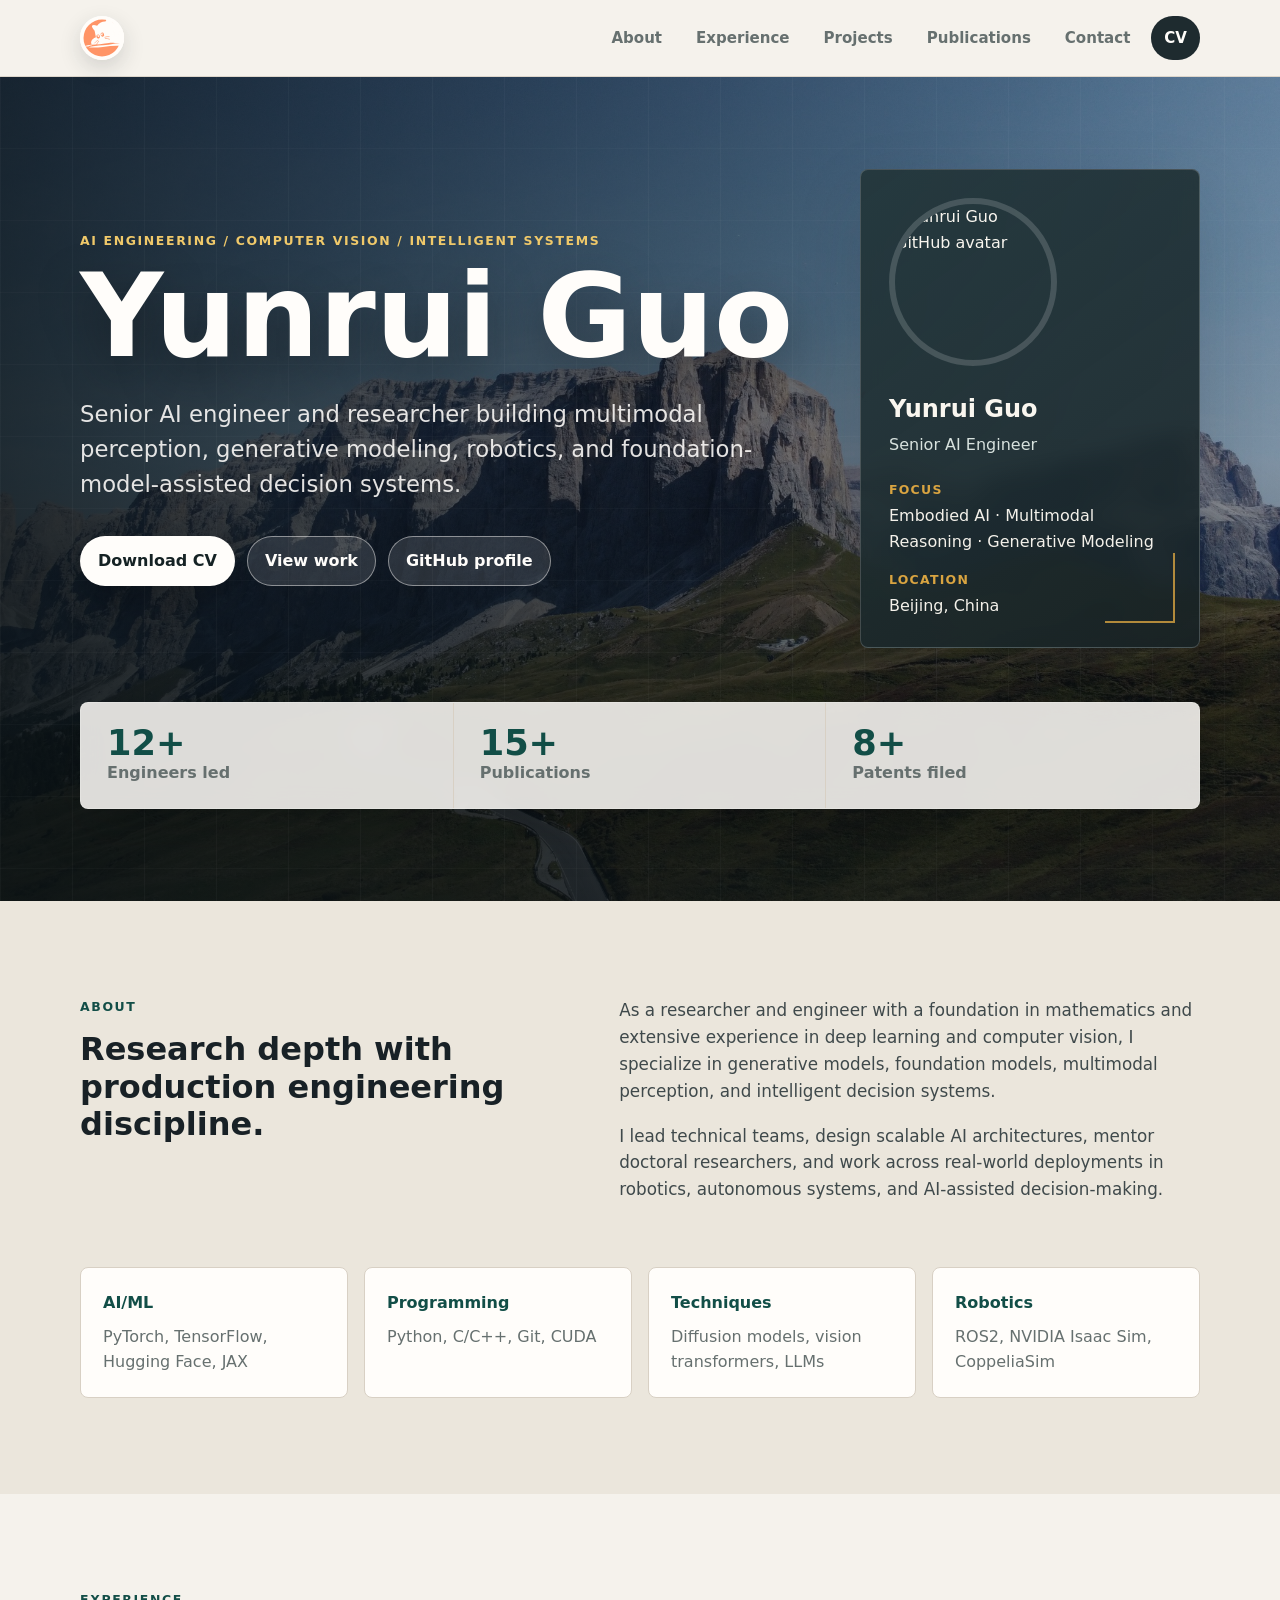
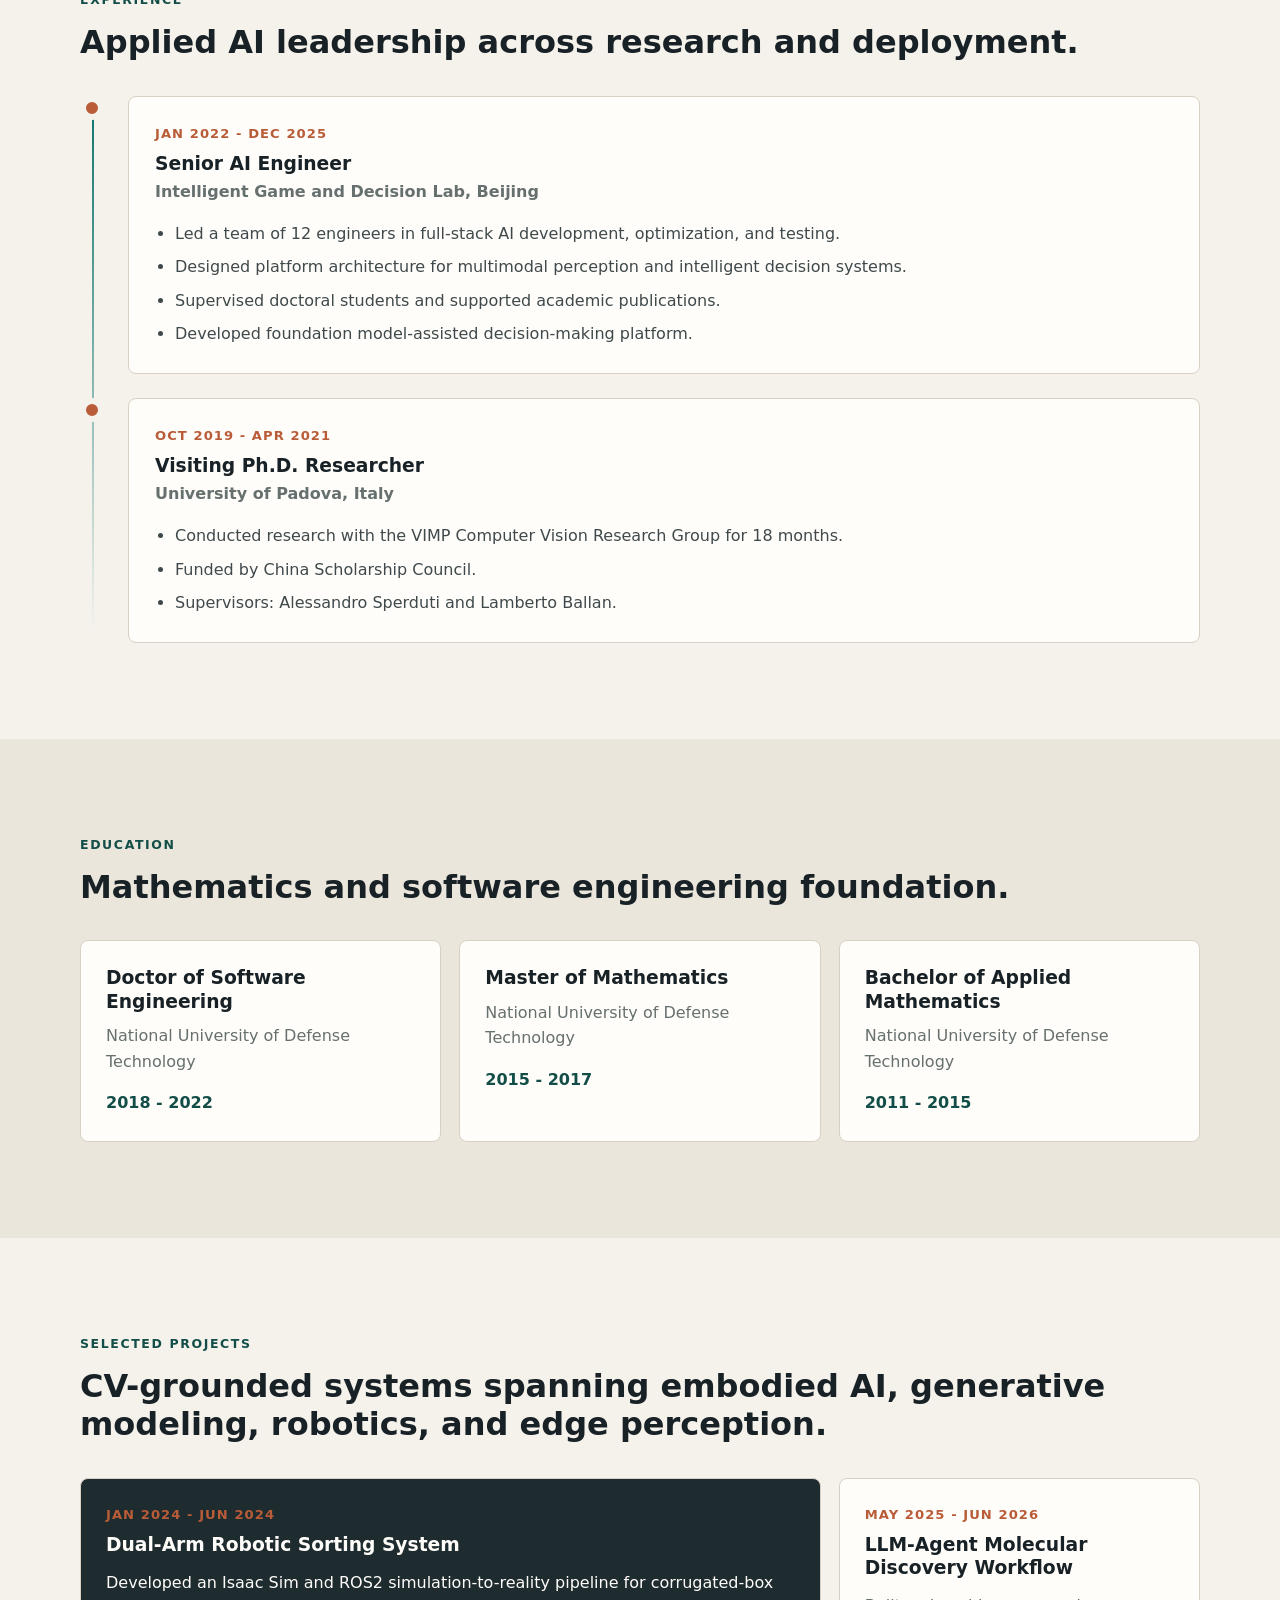
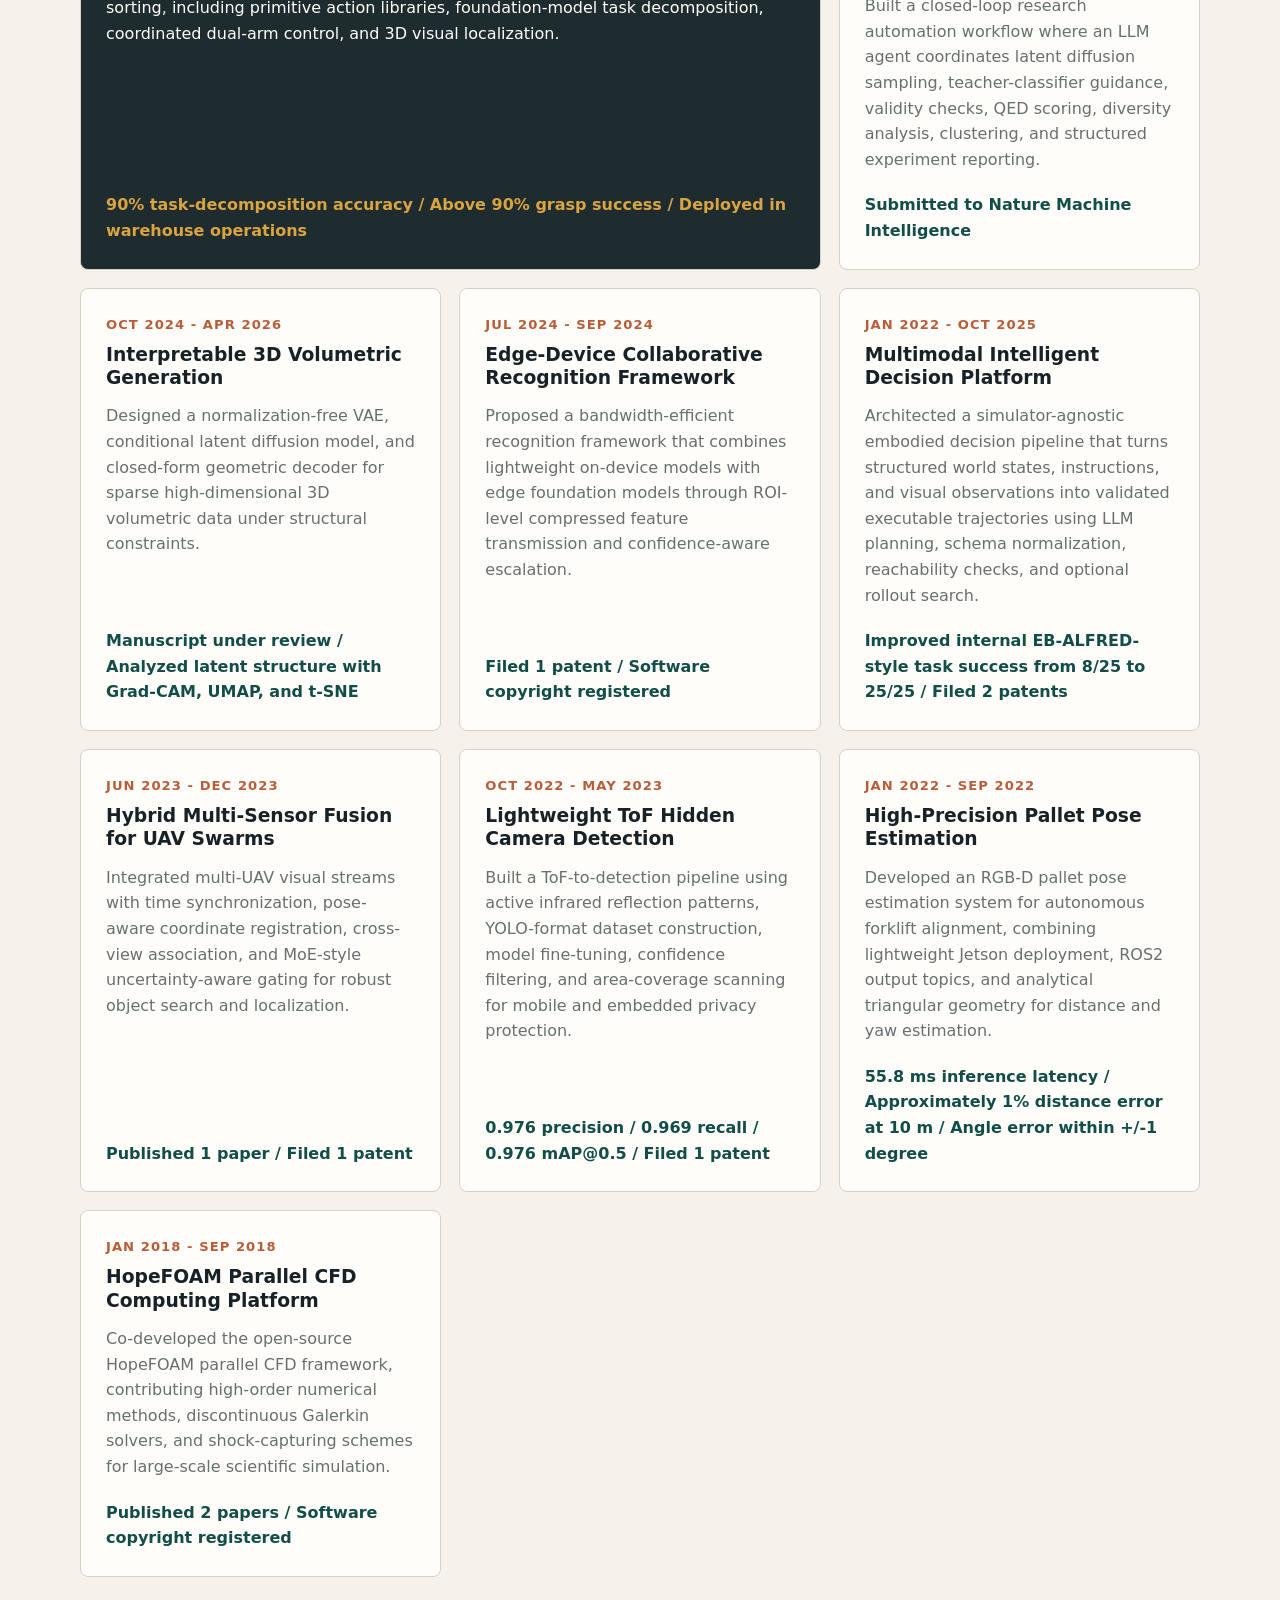
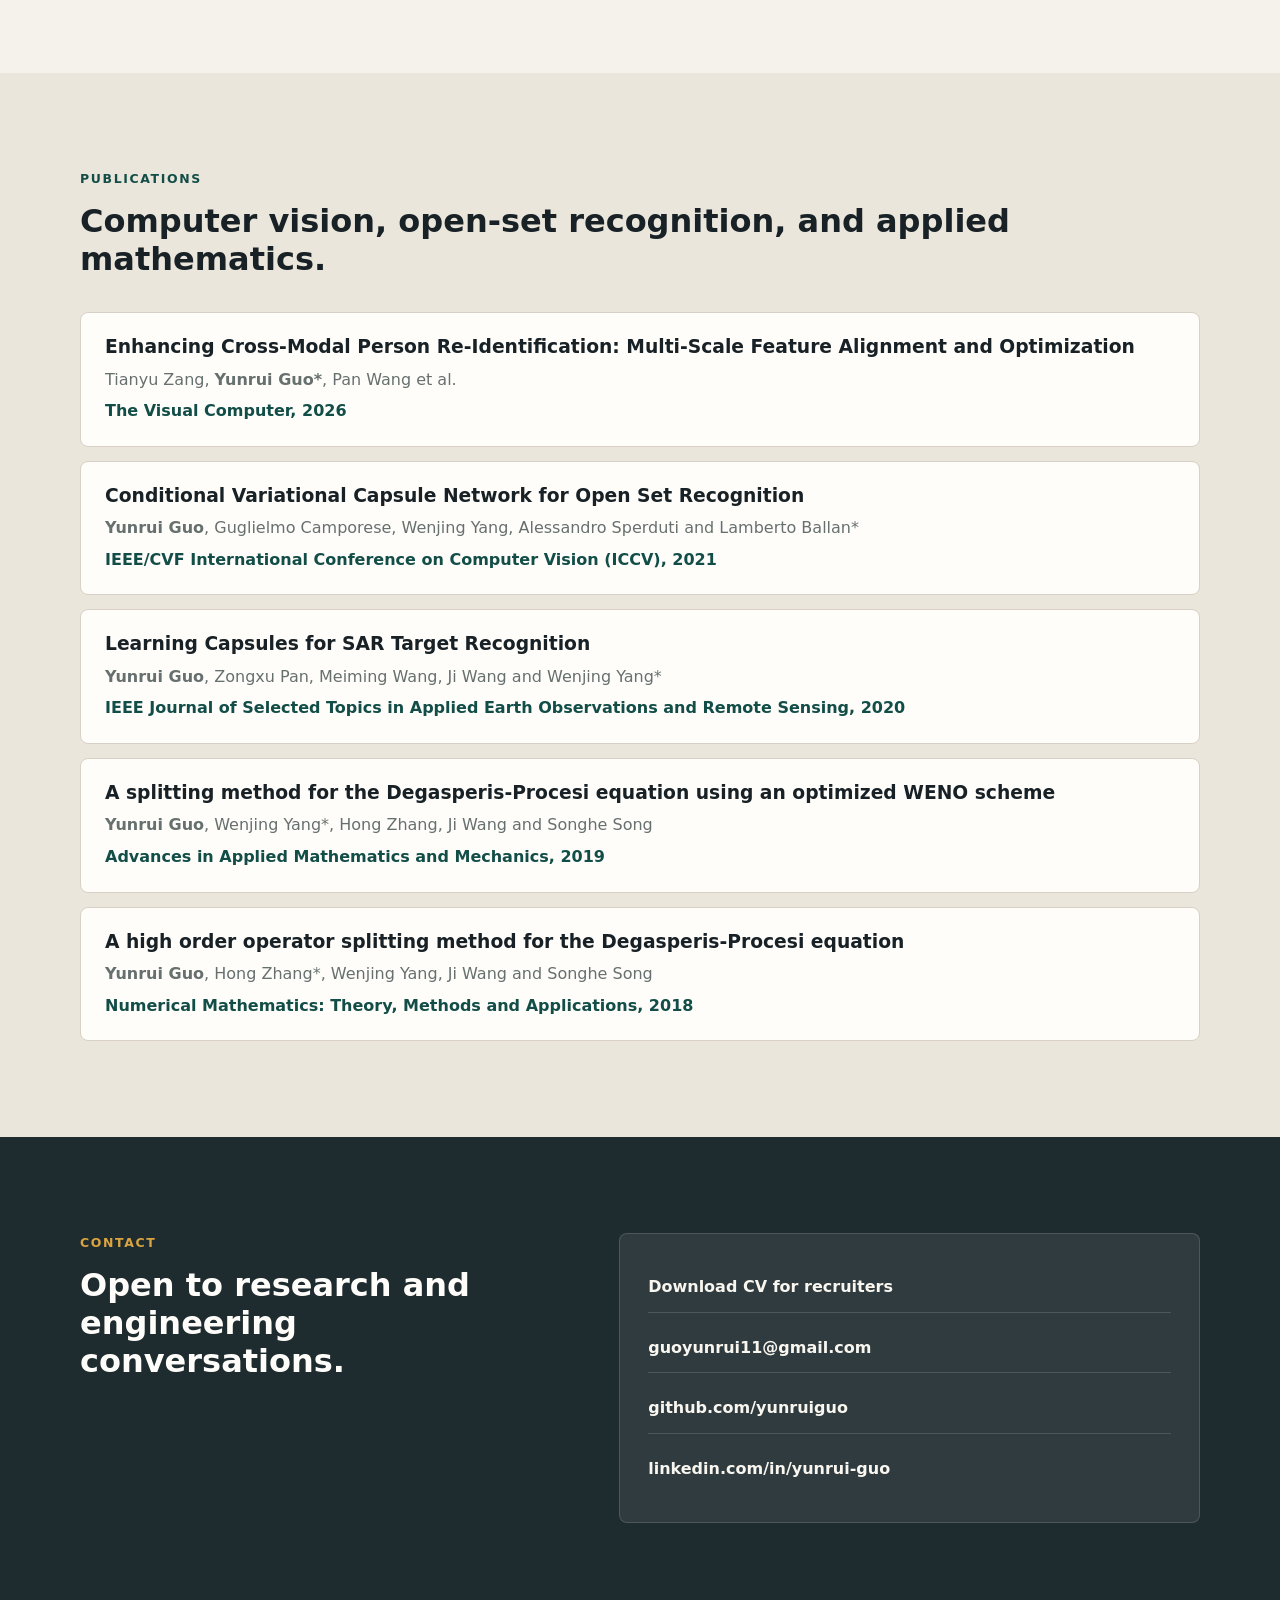
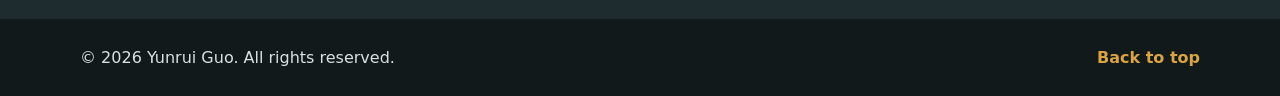
==== index.html @ 82786751 "Reorder featured homepage projects" ====
<!DOCTYPE html>
<html lang="en">
<head>
    <meta charset="UTF-8">
    <meta name="viewport" content="width=device-width, initial-scale=1.0">
    <meta name="description" content="Yunrui Guo - AI engineer and researcher working on computer vision, generative models, robotics, and intelligent decision systems.">
    <meta name="robots" content="index, follow">
    <meta name="googlebot" content="index, follow, max-snippet:-1, max-image-preview:large">
    <meta name="author" content="Yunrui Guo">
    <link rel="canonical" href="https://yunruiguo.github.io/">
    <link rel="sitemap" type="application/xml" href="https://yunruiguo.github.io/sitemap.xml">
    <meta property="og:type" content="profile">
    <meta property="og:site_name" content="Yunrui Guo">
    <meta property="og:locale" content="en_US">
    <meta property="og:title" content="Yunrui Guo | AI Engineer & Researcher">
    <meta property="og:description" content="Personal homepage of Yunrui Guo, an AI engineer and researcher focused on computer vision, generative models, robotics, and intelligent decision systems.">
    <meta property="og:url" content="https://yunruiguo.github.io/">
    <meta property="og:image" content="https://yunruiguo.github.io/assets/site-logo-cat-512.png">
    <meta property="profile:first_name" content="Yunrui">
    <meta property="profile:last_name" content="Guo">
    <meta name="twitter:card" content="summary">
    <meta name="twitter:title" content="Yunrui Guo | AI Engineer & Researcher">
    <meta name="twitter:description" content="AI engineer and researcher focused on computer vision, generative models, robotics, and intelligent decision systems.">
    <meta name="twitter:image" content="https://yunruiguo.github.io/assets/site-logo-cat-512.png">
    <title>Yunrui Guo | AI Engineer & Researcher</title>
    <link rel="icon" type="image/svg+xml" href="assets/site-logo-cat.svg">
    <link rel="icon" type="image/png" sizes="512x512" href="assets/site-logo-cat-512.png">
    <link rel="apple-touch-icon" href="assets/site-logo-cat-512.png">
    <link rel="preconnect" href="https://github.com">
    <link rel="stylesheet" href="styles.css">
    <script type="application/ld+json">
    {
        "@context": "https://schema.org",
        "@graph": [
            {
                "@type": "Person",
                "@id": "https://yunruiguo.github.io/#yunrui-guo",
                "name": "Yunrui Guo",
                "givenName": "Yunrui",
                "familyName": "Guo",
                "alternateName": [
                    "Guo Yunrui",
                    "Yunrui Guo AI Engineer",
                    "Yunrui Guo Researcher"
                ],
                "url": "https://yunruiguo.github.io/",
                "image": "https://yunruiguo.github.io/assets/site-logo-cat-512.png",
                "jobTitle": "AI Engineer and Researcher",
                "email": "mailto:guoyunrui11@gmail.com",
                "alumniOf": {
                    "@type": "CollegeOrUniversity",
                    "name": "National University of Defense Technology"
                },
                "knowsAbout": [
                    "Computer Vision",
                    "Generative AI",
                    "Robotics",
                    "Foundation Models",
                    "Intelligent Decision Systems",
                    "Multimodal Perception",
                    "Embodied AI"
                ],
                "sameAs": [
                    "https://github.com/yunruiguo",
                    "https://linkedin.com/in/yunrui-guo"
                ],
                "mainEntityOfPage": {
                    "@id": "https://yunruiguo.github.io/#profile-page"
                }
            },
            {
                "@type": "ProfilePage",
                "@id": "https://yunruiguo.github.io/#profile-page",
                "url": "https://yunruiguo.github.io/",
                "name": "Yunrui Guo | AI Engineer & Researcher",
                "description": "Personal homepage of Yunrui Guo, an AI engineer and researcher focused on computer vision, generative models, robotics, and intelligent decision systems.",
                "about": {
                    "@id": "https://yunruiguo.github.io/#yunrui-guo"
                },
                "primaryImageOfPage": {
                    "@type": "ImageObject",
                    "url": "https://yunruiguo.github.io/assets/site-logo-cat-512.png"
                }
            },
            {
                "@type": "WebSite",
                "@id": "https://yunruiguo.github.io/#website",
                "url": "https://yunruiguo.github.io/",
                "name": "Yunrui Guo",
                "description": "Personal website and CV of Yunrui Guo.",
                "publisher": {
                    "@id": "https://yunruiguo.github.io/#yunrui-guo"
                }
            }
        ]
    }
    </script>
</head>
<body>
    <header class="site-header">
        <nav class="navbar" aria-label="Primary navigation">
            <a href="#home" class="nav-logo" aria-label="Yunrui Guo home">
                <img src="assets/site-logo-cat.svg" alt="" width="44" height="44">
            </a>
            <button class="nav-toggle" type="button" aria-expanded="false" aria-controls="nav-menu">
                <span></span>
                <span></span>
                <span></span>
                <span class="sr-only">Menu</span>
            </button>
            <div id="nav-menu" class="nav-menu">
                <a href="#about" class="nav-link">About</a>
                <a href="#experience" class="nav-link">Experience</a>
                <a href="#projects" class="nav-link">Projects</a>
                <a href="#publications" class="nav-link">Publications</a>
                <a href="#contact" class="nav-link">Contact</a>
                <a href="assets/Yunrui_Guo_CV.pdf" class="nav-link nav-link-cv" download>CV</a>
            </div>
        </nav>
    </header>

    <main>
        <section id="home" class="hero">
            <div class="hero-layout">
                <div class="hero-copy">
                    <p class="eyebrow">AI Engineering / Computer Vision / Intelligent Systems</p>
                    <h1>Yunrui Guo</h1>
                    <p class="hero-lede">Senior AI engineer and researcher building multimodal perception, generative modeling, robotics, and foundation-model-assisted decision systems.</p>
                    <div class="hero-actions">
                        <a href="assets/Yunrui_Guo_CV.pdf" class="button button-primary" download>Download CV</a>
                        <a href="#projects" class="button button-secondary">View work</a>
                        <a href="https://github.com/yunruiguo" target="_blank" rel="noopener" class="button button-secondary">GitHub profile</a>
                    </div>
                </div>
                <aside class="profile-panel" aria-label="Profile summary">
                    <img class="profile-photo" src="https://github.com/yunruiguo.png" alt="Yunrui Guo GitHub avatar" width="168" height="168">
                    <div>
                        <p class="profile-name">Yunrui Guo</p>
                        <p class="profile-role">Senior AI Engineer</p>
                    </div>
                    <dl class="profile-facts">
                        <div>
                            <dt>Focus</dt>
                            <dd>Embodied AI · Multimodal Reasoning · Generative Modeling</dd>
                        </div>
                        <div>
                            <dt>Location</dt>
                            <dd>Beijing, China</dd>
                        </div>
                    </dl>
                </aside>
            </div>
            <div class="metrics-strip" aria-label="Career highlights">
                <div>
                    <strong>12+</strong>
                    <span>Engineers led</span>
                </div>
                <div>
                    <strong>15+</strong>
                    <span>Publications</span>
                </div>
                <div>
                    <strong>8+</strong>
                    <span>Patents filed</span>
                </div>
            </div>
        </section>

        <section id="about" class="section section-muted">
            <div class="container two-column">
                <div>
                    <p class="section-kicker">About</p>
                    <h2>Research depth with production engineering discipline.</h2>
                </div>
                <div class="section-copy">
                    <p>As a researcher and engineer with a foundation in mathematics and extensive experience in deep learning and computer vision, I specialize in generative models, foundation models, multimodal perception, and intelligent decision systems.</p>
                    <p>I lead technical teams, design scalable AI architectures, mentor doctoral researchers, and work across real-world deployments in robotics, autonomous systems, and AI-assisted decision-making.</p>
                </div>
            </div>
            <div class="container skill-grid" aria-label="Technical skills">
                <article class="skill-card">
                    <span>AI/ML</span>
                    <p>PyTorch, TensorFlow, Hugging Face, JAX</p>
                </article>
                <article class="skill-card">
                    <span>Programming</span>
                    <p>Python, C/C++, Git, CUDA</p>
                </article>
                <article class="skill-card">
                    <span>Techniques</span>
                    <p>Diffusion models, vision transformers, LLMs</p>
                </article>
                <article class="skill-card">
                    <span>Robotics</span>
                    <p>ROS2, NVIDIA Isaac Sim, CoppeliaSim</p>
                </article>
            </div>
        </section>

        <section id="experience" class="section">
            <div class="container">
                <div class="section-heading">
                    <p class="section-kicker">Experience</p>
                    <h2>Applied AI leadership across research and deployment.</h2>
                </div>
                <div class="timeline">
                    <article class="timeline-item">
                        <div class="timeline-marker"></div>
                        <div class="timeline-card">
                            <p class="timeline-date">Jan 2022 - Dec 2025</p>
                            <h3>Senior AI Engineer</h3>
                            <p class="timeline-meta">Intelligent Game and Decision Lab, Beijing</p>
                            <ul>
                                <li>Led a team of 12 engineers in full-stack AI development, optimization, and testing.</li>
                                <li>Designed platform architecture for multimodal perception and intelligent decision systems.</li>
                                <li>Supervised doctoral students and supported academic publications.</li>
                                <li>Developed foundation model-assisted decision-making platform.</li>
                            </ul>
                        </div>
                    </article>
                    <article class="timeline-item">
                        <div class="timeline-marker"></div>
                        <div class="timeline-card">
                            <p class="timeline-date">Oct 2019 - Apr 2021</p>
                            <h3>Visiting Ph.D. Researcher</h3>
                            <p class="timeline-meta">University of Padova, Italy</p>
                            <ul>
                                <li>Conducted research with the VIMP Computer Vision Research Group for 18 months.</li>
                                <li>Funded by China Scholarship Council.</li>
                                <li>Supervisors: Alessandro Sperduti and Lamberto Ballan.</li>
                            </ul>
                        </div>
                    </article>
                </div>
            </div>
        </section>

        <section class="section section-muted">
            <div class="container">
                <div class="section-heading">
                    <p class="section-kicker">Education</p>
                    <h2>Mathematics and software engineering foundation.</h2>
                </div>
                <div class="education-grid">
                    <article class="education-card">
                        <h3>Doctor of Software Engineering</h3>
                        <p>National University of Defense Technology</p>
                        <span>2018 - 2022</span>
                    </article>
                    <article class="education-card">
                        <h3>Master of Mathematics</h3>
                        <p>National University of Defense Technology</p>
                        <span>2015 - 2017</span>
                    </article>
                    <article class="education-card">
                        <h3>Bachelor of Applied Mathematics</h3>
                        <p>National University of Defense Technology</p>
                        <span>2011 - 2015</span>
                    </article>
                </div>
            </div>
        </section>

        <section id="projects" class="section">
            <div class="container">
                <div class="section-heading">
                    <p class="section-kicker">Selected Projects</p>
                    <h2>CV-grounded systems spanning embodied AI, generative modeling, robotics, and edge perception.</h2>
                </div>
                <div class="projects-grid">
                    <a href="https://github.com/yunruiguo/Dual-Arm-Robotic-Sorting-System" target="_blank" rel="noopener noreferrer" class="project-card featured">
                        <div class="project-topline">
                            <span>Jan 2024 - Jun 2024</span>
                        </div>
                        <h3>Dual-Arm Robotic Sorting System</h3>
                        <p>Developed an Isaac Sim and ROS2 simulation-to-reality pipeline for corrugated-box sorting, including primitive action libraries, foundation-model task decomposition, coordinated dual-arm control, and 3D visual localization.</p>
                        <p class="project-result">90% task-decomposition accuracy / Above 90% grasp success / Deployed in warehouse operations</p>
                    </a>
                    <a href="https://github.com/yunruiguo/llm-agent-orchestrated-molecular-discovery-workflow" target="_blank" rel="noopener noreferrer" class="project-card">
                        <div class="project-topline">
                            <span>May 2025 - Jun 2026</span>
                        </div>
                        <h3>LLM-Agent Molecular Discovery Workflow</h3>
                        <p>Built a closed-loop research automation workflow where an LLM agent coordinates latent diffusion sampling, teacher-classifier guidance, validity checks, QED scoring, diversity analysis, clustering, and structured experiment reporting.</p>
                        <p class="project-result">Submitted to Nature Machine Intelligence</p>
                    </a>
                    <a href="https://github.com/yunruiguo/Implant-location-and-generation-based-on-diffusion-models" target="_blank" rel="noopener noreferrer" class="project-card">
                        <div class="project-topline">
                            <span>Oct 2024 - Apr 2026</span>
                        </div>
                        <h3>Interpretable 3D Volumetric Generation</h3>
                        <p>Designed a normalization-free VAE, conditional latent diffusion model, and closed-form geometric decoder for sparse high-dimensional 3D volumetric data under structural constraints.</p>
                        <p class="project-result">Manuscript under review / Analyzed latent structure with Grad-CAM, UMAP, and t-SNE</p>
                    </a>
                    <article class="project-card">
                        <div class="project-topline">
                            <span>Jul 2024 - Sep 2024</span>
                        </div>
                        <h3>Edge-Device Collaborative Recognition Framework</h3>
                        <p>Proposed a bandwidth-efficient recognition framework that combines lightweight on-device models with edge foundation models through ROI-level compressed feature transmission and confidence-aware escalation.</p>
                        <p class="project-result">Filed 1 patent / Software copyright registered</p>
                    </article>
                    <a href="https://github.com/yunruiguo/EB-ALFRED-Decision-Pipeline" target="_blank" rel="noopener noreferrer" class="project-card">
                        <div class="project-topline">
                            <span>Jan 2022 - Oct 2025</span>
                        </div>
                        <h3>Multimodal Intelligent Decision Platform</h3>
                        <p>Architected a simulator-agnostic embodied decision pipeline that turns structured world states, instructions, and visual observations into validated executable trajectories using LLM planning, schema normalization, reachability checks, and optional rollout search.</p>
                        <p class="project-result">Improved internal EB-ALFRED-style task success from 8/25 to 25/25 / Filed 2 patents</p>
                    </a>
                    <article class="project-card">
                        <div class="project-topline">
                            <span>Jun 2023 - Dec 2023</span>
                        </div>
                        <h3>Hybrid Multi-Sensor Fusion for UAV Swarms</h3>
                        <p>Integrated multi-UAV visual streams with time synchronization, pose-aware coordinate registration, cross-view association, and MoE-style uncertainty-aware gating for robust object search and localization.</p>
                        <p class="project-result">Published 1 paper / Filed 1 patent</p>
                    </article>
                    <a href="https://github.com/yunruiguo/Lightweight-ToF-Based-Hidden-Camera-Detection" target="_blank" rel="noopener noreferrer" class="project-card">
                        <div class="project-topline">
                            <span>Oct 2022 - May 2023</span>
                        </div>
                        <h3>Lightweight ToF Hidden Camera Detection</h3>
                        <p>Built a ToF-to-detection pipeline using active infrared reflection patterns, YOLO-format dataset construction, model fine-tuning, confidence filtering, and area-coverage scanning for mobile and embedded privacy protection.</p>
                        <p class="project-result">0.976 precision / 0.969 recall / 0.976 mAP@0.5 / Filed 1 patent</p>
                    </a>
                    <a href="https://github.com/yunruiguo/High-Precision-Pallet-Pose-Estimation-for-Autonomous-Forklift-Operation" target="_blank" rel="noopener noreferrer" class="project-card">
                        <div class="project-topline">
                            <span>Jan 2022 - Sep 2022</span>
                        </div>
                        <h3>High-Precision Pallet Pose Estimation</h3>
                        <p>Developed an RGB-D pallet pose estimation system for autonomous forklift alignment, combining lightweight Jetson deployment, ROS2 output topics, and analytical triangular geometry for distance and yaw estimation.</p>
                        <p class="project-result">55.8 ms inference latency / Approximately 1% distance error at 10 m / Angle error within +/-1 degree</p>
                    </a>
                    <a href="https://github.com/yunruiguo/MPP-3rd-finite-volume-SWENO-scheme-for-CFD" target="_blank" rel="noopener noreferrer" class="project-card">
                        <div class="project-topline">
                            <span>Jan 2018 - Sep 2018</span>
                        </div>
                        <h3>HopeFOAM Parallel CFD Computing Platform</h3>
                        <p>Co-developed the open-source HopeFOAM parallel CFD framework, contributing high-order numerical methods, discontinuous Galerkin solvers, and shock-capturing schemes for large-scale scientific simulation.</p>
                        <p class="project-result">Published 2 papers / Software copyright registered</p>
                    </a>
                </div>
            </div>
        </section>

        <section id="publications" class="section section-muted">
            <div class="container">
                <div class="section-heading">
                    <p class="section-kicker">Publications</p>
                    <h2>Computer vision, open-set recognition, and applied mathematics.</h2>
                </div>
                <div class="publication-list">
                    <article class="publication-item">
                        <h3>Enhancing Cross-Modal Person Re-Identification: Multi-Scale Feature Alignment and Optimization</h3>
                        <p>Tianyu Zang, <strong>Yunrui Guo*</strong>, Pan Wang et al.</p>
                        <span>The Visual Computer, 2026</span>
                    </article>
                    <article class="publication-item">
                        <h3>Conditional Variational Capsule Network for Open Set Recognition</h3>
                        <p><strong>Yunrui Guo</strong>, Guglielmo Camporese, Wenjing Yang, Alessandro Sperduti and Lamberto Ballan*</p>
                        <span>IEEE/CVF International Conference on Computer Vision (ICCV), 2021</span>
                    </article>
                    <article class="publication-item">
                        <h3>Learning Capsules for SAR Target Recognition</h3>
                        <p><strong>Yunrui Guo</strong>, Zongxu Pan, Meiming Wang, Ji Wang and Wenjing Yang*</p>
                        <span>IEEE Journal of Selected Topics in Applied Earth Observations and Remote Sensing, 2020</span>
                    </article>
                    <article class="publication-item">
                        <h3>A splitting method for the Degasperis-Procesi equation using an optimized WENO scheme</h3>
                        <p><strong>Yunrui Guo</strong>, Wenjing Yang*, Hong Zhang, Ji Wang and Songhe Song</p>
                        <span>Advances in Applied Mathematics and Mechanics, 2019</span>
                    </article>
                    <article class="publication-item">
                        <h3>A high order operator splitting method for the Degasperis-Procesi equation</h3>
                        <p><strong>Yunrui Guo</strong>, Hong Zhang*, Wenjing Yang, Ji Wang and Songhe Song</p>
                        <span>Numerical Mathematics: Theory, Methods and Applications, 2018</span>
                    </article>
                </div>
            </div>
        </section>

        <section id="contact" class="section contact-section">
            <div class="container contact-layout">
                <div>
                    <p class="section-kicker">Contact</p>
                    <h2>Open to research and engineering conversations.</h2>
                </div>
                <div class="contact-card">
                    <a href="assets/Yunrui_Guo_CV.pdf" download>Download CV for recruiters</a>
                    <a href="mailto:guoyunrui11@gmail.com">guoyunrui11@gmail.com</a>
                    <a href="https://github.com/yunruiguo" target="_blank" rel="noopener">github.com/yunruiguo</a>
                    <a href="https://linkedin.com/in/yunrui-guo" target="_blank" rel="noopener">linkedin.com/in/yunrui-guo</a>
                </div>
            </div>
        </section>
    </main>

    <footer class="footer">
        <div class="container footer-inner">
            <p>&copy; 2026 Yunrui Guo. All rights reserved.</p>
            <a href="#home">Back to top</a>
        </div>
    </footer>

    <script src="script.js"></script>
</body>
</html>
---- styles.css ----
:root {
    --bg: #f5f2ec;
    --bg-soft: #ebe6dc;
    --surface: #fffdfa;
    --surface-strong: #1e2b2f;
    --text: #182126;
    --muted: #66706f;
    --line: #d8d0c4;
    --accent: #0f766e;
    --accent-strong: #124e47;
    --warm: #b95c38;
    --gold: #d9a441;
    --shadow: 0 24px 70px rgba(24, 33, 38, 0.12);
    --radius: 8px;
    --header-height: 76px;
}

* {
    box-sizing: border-box;
}

html {
    scroll-behavior: smooth;
}

body {
    margin: 0;
    background: var(--bg);
    color: var(--text);
    font-family: Inter, ui-sans-serif, system-ui, -apple-system, BlinkMacSystemFont, "Segoe UI", sans-serif;
    line-height: 1.6;
}

body.menu-open {
    overflow: hidden;
}

a {
    color: inherit;
    text-decoration: none;
}

.sr-only {
    position: absolute;
    width: 1px;
    height: 1px;
    padding: 0;
    margin: -1px;
    overflow: hidden;
    clip: rect(0, 0, 0, 0);
    white-space: nowrap;
    border: 0;
}

.container,
.navbar,
.hero-layout,
.metrics-strip {
    width: min(1120px, calc(100% - 40px));
    margin: 0 auto;
}

.site-header {
    position: sticky;
    top: 0;
    z-index: 20;
    background: rgba(245, 242, 236, 0.88);
    border-bottom: 1px solid rgba(216, 208, 196, 0.8);
    backdrop-filter: blur(18px);
}

.navbar {
    min-height: var(--header-height);
    display: flex;
    align-items: center;
    justify-content: space-between;
    gap: 24px;
}

.nav-logo {
    display: inline-grid;
    place-items: center;
    width: 44px;
    height: 44px;
    border-radius: 50%;
    background: var(--surface);
    box-shadow: 0 8px 22px rgba(24, 33, 38, 0.16);
    overflow: hidden;
}

.nav-logo img {
    display: block;
    width: 44px;
    height: 44px;
}

.nav-menu {
    display: flex;
    align-items: center;
    gap: 8px;
}

.nav-link {
    padding: 10px 13px;
    border-radius: 999px;
    color: var(--muted);
    font-size: 0.94rem;
    font-weight: 650;
}

.nav-link:hover,
.nav-link.active {
    background: var(--surface);
    color: var(--accent-strong);
    box-shadow: inset 0 0 0 1px var(--line);
}

.nav-link-cv {
    background: var(--surface-strong);
    color: var(--surface);
    box-shadow: inset 0 0 0 1px rgba(30, 43, 47, 0.18);
}

.nav-link-cv:hover {
    background: var(--accent-strong);
    color: var(--surface);
    box-shadow: none;
}

.nav-toggle {
    display: none;
    width: 44px;
    height: 44px;
    border: 1px solid var(--line);
    border-radius: 50%;
    background: var(--surface);
    cursor: pointer;
}

.nav-toggle span:not(.sr-only) {
    display: block;
    width: 18px;
    height: 2px;
    margin: 4px auto;
    background: var(--text);
    transition: transform 180ms ease, opacity 180ms ease;
}

.nav-toggle[aria-expanded="true"] span:nth-child(1) {
    transform: translateY(6px) rotate(45deg);
}

.nav-toggle[aria-expanded="true"] span:nth-child(2) {
    opacity: 0;
}

.nav-toggle[aria-expanded="true"] span:nth-child(3) {
    transform: translateY(-6px) rotate(-45deg);
}

.hero {
    position: relative;
    overflow: hidden;
    min-height: calc(100vh - var(--header-height));
    padding: 92px 0 54px;
    background:
        linear-gradient(90deg, rgba(10, 17, 20, 0.84) 0%, rgba(10, 17, 20, 0.58) 46%, rgba(10, 17, 20, 0.28) 100%),
        linear-gradient(0deg, rgba(10, 17, 20, 0.66) 0%, rgba(10, 17, 20, 0.1) 54%),
        url("assets/project-background.jpg") center / cover no-repeat;
}

.hero::before {
    content: "";
    position: absolute;
    inset: 0;
    background:
        linear-gradient(90deg, rgba(255, 255, 255, 0.08) 1px, transparent 1px),
        linear-gradient(0deg, rgba(255, 255, 255, 0.06) 1px, transparent 1px);
    background-size: 72px 72px;
    opacity: 0.38;
    pointer-events: none;
}

.hero-layout {
    position: relative;
    display: grid;
    grid-template-columns: minmax(0, 1fr) 340px;
    gap: 46px;
    align-items: center;
}

.hero .eyebrow {
    color: #f0c96a;
}

.eyebrow,
.section-kicker {
    margin: 0 0 14px;
    color: var(--accent-strong);
    font-size: 0.78rem;
    font-weight: 800;
    letter-spacing: 0.13em;
    text-transform: uppercase;
}

.hero h1 {
    max-width: 760px;
    margin: 0;
    color: #fffdfa;
    font-size: clamp(3.4rem, 9vw, 7.6rem);
    line-height: 0.9;
    letter-spacing: 0;
    text-shadow: 0 18px 48px rgba(0, 0, 0, 0.34);
}

.hero-lede {
    max-width: 690px;
    margin: 28px 0 0;
    color: rgba(255, 253, 250, 0.88);
    font-size: clamp(1.12rem, 2vw, 1.42rem);
    line-height: 1.55;
}

.hero-actions {
    display: flex;
    flex-wrap: wrap;
    gap: 12px;
    margin-top: 34px;
}

.button {
    display: inline-flex;
    align-items: center;
    justify-content: center;
    min-height: 46px;
    padding: 12px 18px;
    border-radius: 999px;
    font-weight: 760;
    transition: transform 180ms ease, box-shadow 180ms ease, background 180ms ease;
}

.button:hover {
    transform: translateY(-2px);
}

.button-primary {
    background: #fffdfa;
    color: #152224;
    box-shadow: 0 16px 36px rgba(0, 0, 0, 0.22);
}

.button-primary:hover {
    background: #f0c96a;
}

.button-secondary {
    background: rgba(255, 253, 250, 0.12);
    color: #fffdfa;
    box-shadow: inset 0 0 0 1px rgba(255, 253, 250, 0.46);
}

.profile-panel {
    position: relative;
    padding: 28px;
    border: 1px solid rgba(255, 255, 255, 0.18);
    border-radius: var(--radius);
    background: linear-gradient(145deg, rgba(35, 54, 58, 0.92), rgba(23, 34, 37, 0.88));
    color: #f9f6ef;
    backdrop-filter: blur(10px);
    box-shadow: var(--shadow);
}

.profile-panel::after {
    content: "";
    position: absolute;
    right: 24px;
    bottom: 24px;
    width: 68px;
    height: 68px;
    border-right: 2px solid rgba(217, 164, 65, 0.8);
    border-bottom: 2px solid rgba(217, 164, 65, 0.8);
}

.profile-photo {
    display: block;
    width: 168px;
    height: 168px;
    border: 6px solid rgba(255, 255, 255, 0.16);
    border-radius: 50%;
    object-fit: cover;
    margin-bottom: 24px;
}

.profile-name {
    margin: 0;
    font-size: 1.5rem;
    font-weight: 800;
}

.profile-role {
    margin: 4px 0 22px;
    color: #d8e2de;
}

.profile-facts {
    display: grid;
    gap: 16px;
    margin: 0;
}

.profile-facts div {
    display: grid;
    gap: 3px;
}

.profile-facts dt {
    color: var(--gold);
    font-size: 0.78rem;
    font-weight: 800;
    letter-spacing: 0.1em;
    text-transform: uppercase;
}

.profile-facts dd {
    margin: 0;
    color: #f4f1ea;
}

.metrics-strip {
    position: relative;
    display: grid;
    grid-template-columns: repeat(3, 1fr);
    margin-top: 54px;
    overflow: hidden;
    border: 1px solid rgba(255, 255, 255, 0.2);
    border-radius: var(--radius);
    background: rgba(255, 253, 250, 0.86);
    box-shadow: 0 20px 50px rgba(0, 0, 0, 0.18);
    backdrop-filter: blur(12px);
}

.metrics-strip div {
    padding: 22px 26px;
    border-right: 1px solid var(--line);
}

.metrics-strip div:last-child {
    border-right: 0;
}

.metrics-strip strong {
    display: block;
    color: var(--accent-strong);
    font-size: 2.2rem;
    line-height: 1;
}

.metrics-strip span {
    color: var(--muted);
    font-weight: 650;
}

.section {
    padding: 96px 0;
}

.section-muted {
    background: var(--bg-soft);
}

.two-column,
.contact-layout {
    display: grid;
    grid-template-columns: 0.9fr 1.1fr;
    gap: 64px;
    align-items: start;
}

.section-heading {
    max-width: 1120px;
    margin-bottom: 34px;
}

.section h2 {
    margin: 0;
    font-size: clamp(1.7rem, 2.5vw, 2.25rem);
    line-height: 1.18;
    letter-spacing: 0;
}

.section-copy p {
    margin: 0 0 18px;
    color: #3f494b;
    font-size: 1.05rem;
}

.skill-grid {
    display: grid;
    grid-template-columns: repeat(4, 1fr);
    gap: 16px;
    margin-top: 46px;
}

.skill-card,
.education-card,
.project-card,
.publication-item,
.timeline-card,
.contact-card {
    border: 1px solid var(--line);
    border-radius: var(--radius);
    background: var(--surface);
}

.skill-card {
    padding: 22px;
}

.skill-card span {
    display: block;
    margin-bottom: 8px;
    color: var(--accent-strong);
    font-weight: 800;
}

.skill-card p {
    margin: 0;
    color: var(--muted);
}

.timeline {
    position: relative;
    display: grid;
    gap: 24px;
}

.timeline::before {
    content: "";
    position: absolute;
    top: 12px;
    bottom: 12px;
    left: 12px;
    width: 2px;
    background: linear-gradient(var(--accent), transparent);
}

.timeline-item {
    position: relative;
    display: grid;
    grid-template-columns: 24px 1fr;
    gap: 24px;
}

.timeline-marker {
    position: relative;
    z-index: 1;
    width: 24px;
    height: 24px;
    border: 6px solid var(--bg);
    border-radius: 50%;
    background: var(--warm);
}

.timeline-card {
    padding: 26px;
}

.timeline-date,
.project-topline {
    margin: 0 0 8px;
    color: var(--warm);
    font-size: 0.82rem;
    font-weight: 800;
    letter-spacing: 0.08em;
    text-transform: uppercase;
}

.timeline-card h3,
.education-card h3,
.project-card h3,
.publication-item h3 {
    margin: 0;
    color: var(--text);
    line-height: 1.25;
}

.timeline-meta {
    margin: 4px 0 16px;
    color: var(--muted);
    font-weight: 650;
}

.timeline-card ul {
    margin: 0;
    padding-left: 20px;
    color: #3f494b;
}

.timeline-card li + li {
    margin-top: 8px;
}

.education-grid,
.projects-grid {
    display: grid;
    grid-template-columns: repeat(3, 1fr);
    gap: 18px;
}

.education-card,
.project-card {
    padding: 25px;
}

.education-card p,
.project-card p,
.publication-item p {
    color: var(--muted);
}

.education-card p {
    margin: 10px 0 16px;
}

.education-card span {
    color: var(--accent-strong);
    font-weight: 800;
}

.project-card {
    min-height: 270px;
    display: flex;
    flex-direction: column;
}

.project-card:is(a) {
    cursor: pointer;
    transition: transform 180ms ease, box-shadow 180ms ease, border-color 180ms ease;
}

.project-card:is(a):hover {
    transform: translateY(-4px);
    box-shadow: 0 12px 32px rgba(24, 33, 38, 0.16);
    border-color: var(--accent-strong);
}

.project-card.featured {
    grid-column: span 2;
    background: var(--surface-strong);
    color: var(--surface);
}

.project-card.featured:is(a):hover {
    box-shadow: 0 12px 32px rgba(0, 0, 0, 0.24);
}

.project-card.featured h3,
.project-card.featured p {
    color: var(--surface);
}

.project-card p {
    margin: 14px 0 0;
}

.project-result {
    margin-top: auto !important;
    padding-top: 20px;
    color: var(--accent-strong) !important;
    font-weight: 800;
}

.project-card.featured .project-result {
    color: var(--gold) !important;
}

.publication-list {
    display: grid;
    gap: 14px;
}

.publication-item {
    padding: 22px 24px;
}

.publication-item p {
    margin: 8px 0 6px;
}

.publication-item span {
    color: var(--accent-strong);
    font-weight: 800;
}

.contact-section {
    background: var(--surface-strong);
    color: var(--surface);
}

.contact-section .section-kicker {
    color: var(--gold);
}

.contact-card {
    display: grid;
    gap: 10px;
    padding: 28px;
    background: rgba(255, 255, 255, 0.08);
    border-color: rgba(255, 255, 255, 0.14);
}

.contact-card a {
    padding: 12px 0;
    color: #f9f6ef;
    border-bottom: 1px solid rgba(255, 255, 255, 0.14);
    font-weight: 720;
}

.contact-card a:hover {
    color: var(--gold);
}

.contact-card a:last-child {
    border-bottom: 0;
}

.footer {
    padding: 26px 0;
    background: #12191b;
    color: #d8e2de;
}

.footer-inner {
    display: flex;
    align-items: center;
    justify-content: space-between;
    gap: 18px;
}

.footer p {
    margin: 0;
}

.footer a {
    color: var(--gold);
    font-weight: 800;
}

@media (prefers-reduced-motion: reduce) {
    *,
    *::before,
    *::after {
        scroll-behavior: auto !important;
        transition: none !important;
    }
}

@media (max-width: 900px) {
    .hero-layout,
    .two-column,
    .contact-layout {
        grid-template-columns: 1fr;
    }

    .profile-panel {
        max-width: 460px;
    }

    .skill-grid,
    .education-grid,
    .projects-grid {
        grid-template-columns: repeat(2, 1fr);
    }

    .project-card.featured {
        grid-column: span 2;
    }
}

@media (max-width: 720px) {
    :root {
        --header-height: 68px;
    }

    .container,
    .navbar,
    .hero-layout,
    .metrics-strip {
        width: min(100% - 28px, 1120px);
    }

    .nav-toggle {
        display: block;
        position: relative;
        z-index: 30;
    }

    .nav-menu {
        position: fixed;
        inset: var(--header-height) 0 auto 0;
        display: grid;
        gap: 0;
        padding: 12px 14px 18px;
        background: rgba(245, 242, 236, 0.98);
        border-bottom: 1px solid var(--line);
        box-shadow: 0 24px 48px rgba(24, 33, 38, 0.12);
        transform: translateY(-120%);
        transition: transform 180ms ease;
    }

    .nav-menu.open {
        transform: translateY(0);
    }

    .nav-link {
        border-radius: var(--radius);
        padding: 14px;
    }

    .hero {
        padding: 54px 0 34px;
    }

    .hero h1 {
        font-size: clamp(3rem, 18vw, 4.9rem);
    }

    .profile-photo {
        width: 132px;
        height: 132px;
    }

    .metrics-strip {
        grid-template-columns: 1fr;
    }

    .metrics-strip div {
        border-right: 0;
        border-bottom: 1px solid var(--line);
    }

    .metrics-strip div:last-child {
        border-bottom: 0;
    }

    .section {
        padding: 66px 0;
    }

    .skill-grid,
    .education-grid,
    .projects-grid {
        grid-template-columns: 1fr;
    }

    .project-card.featured {
        grid-column: span 1;
    }

    .footer-inner {
        align-items: flex-start;
        flex-direction: column;
    }
}

@media (max-width: 420px) {
    .hero-actions {
        display: grid;
    }

    .button {
        width: 100%;
    }

    .timeline-card,
    .education-card,
    .project-card,
    .publication-item,
    .contact-card,
    .skill-card {
        padding: 20px;
    }
}
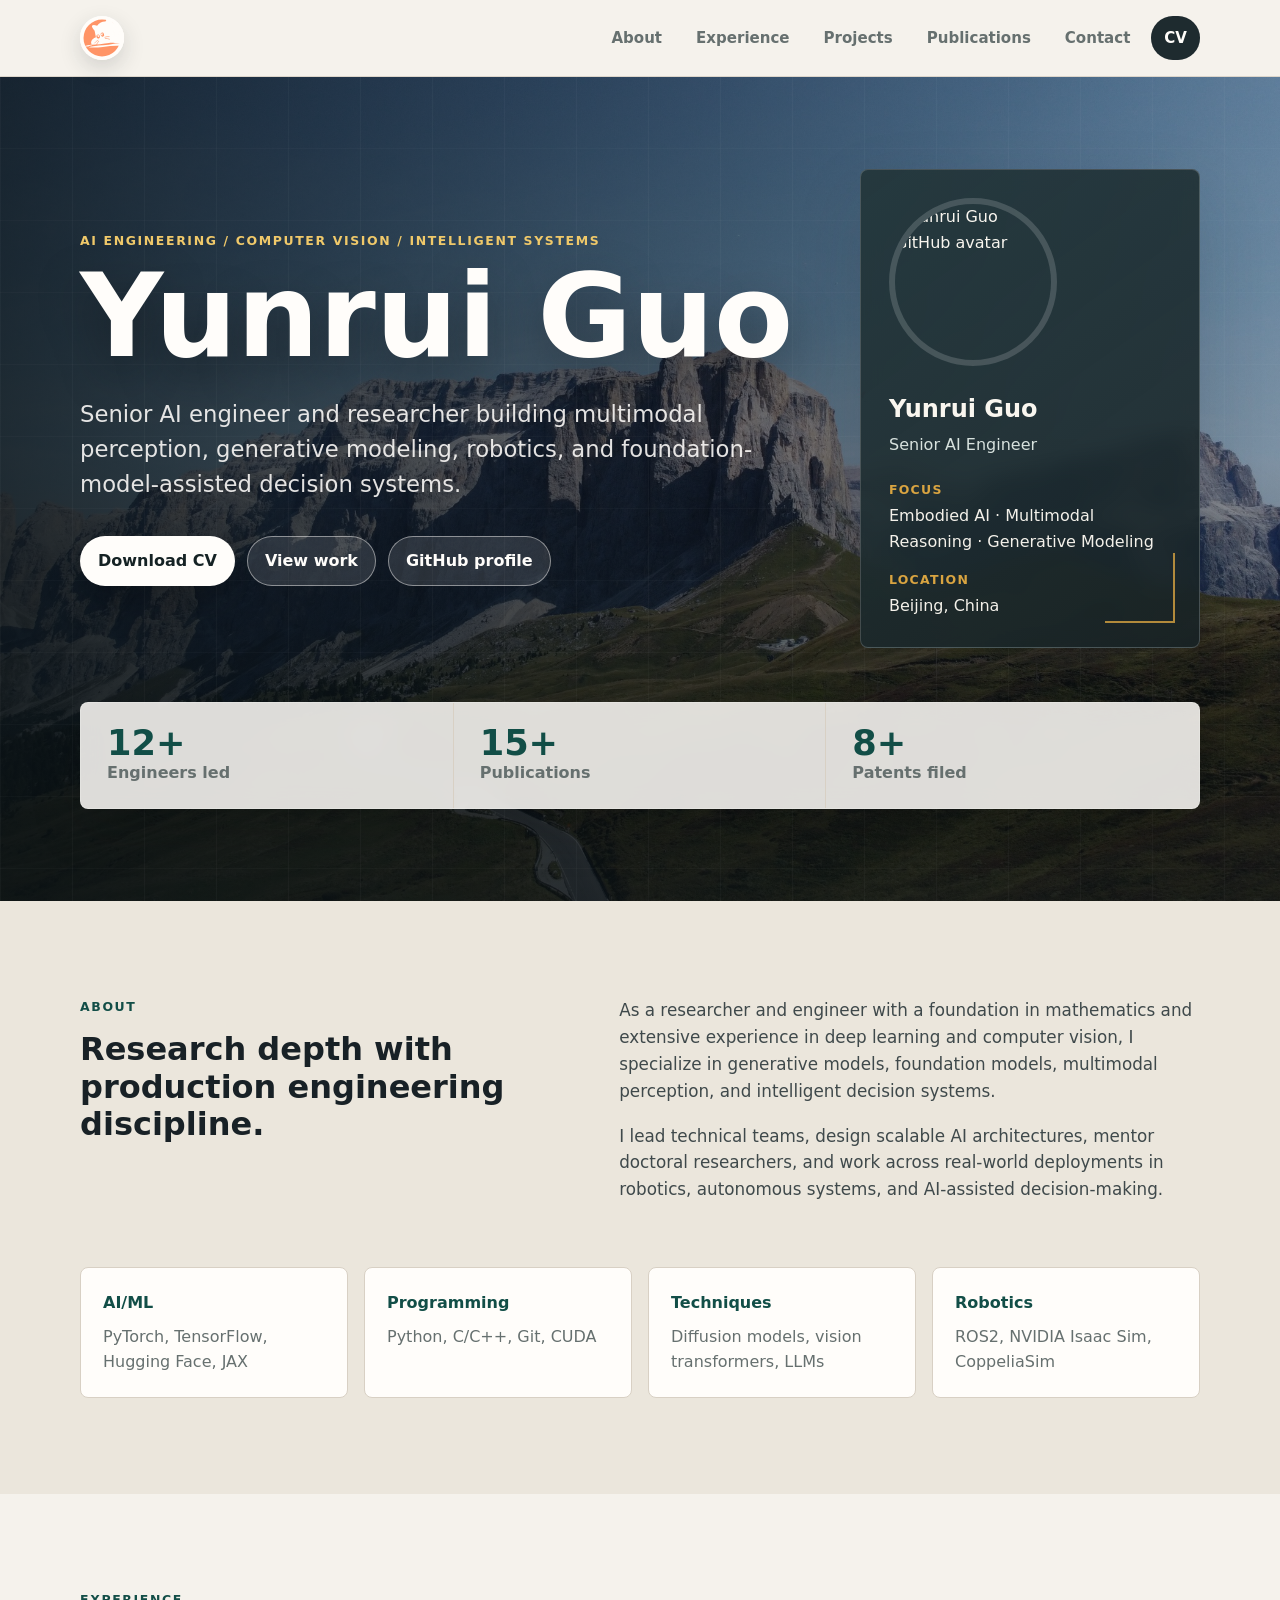
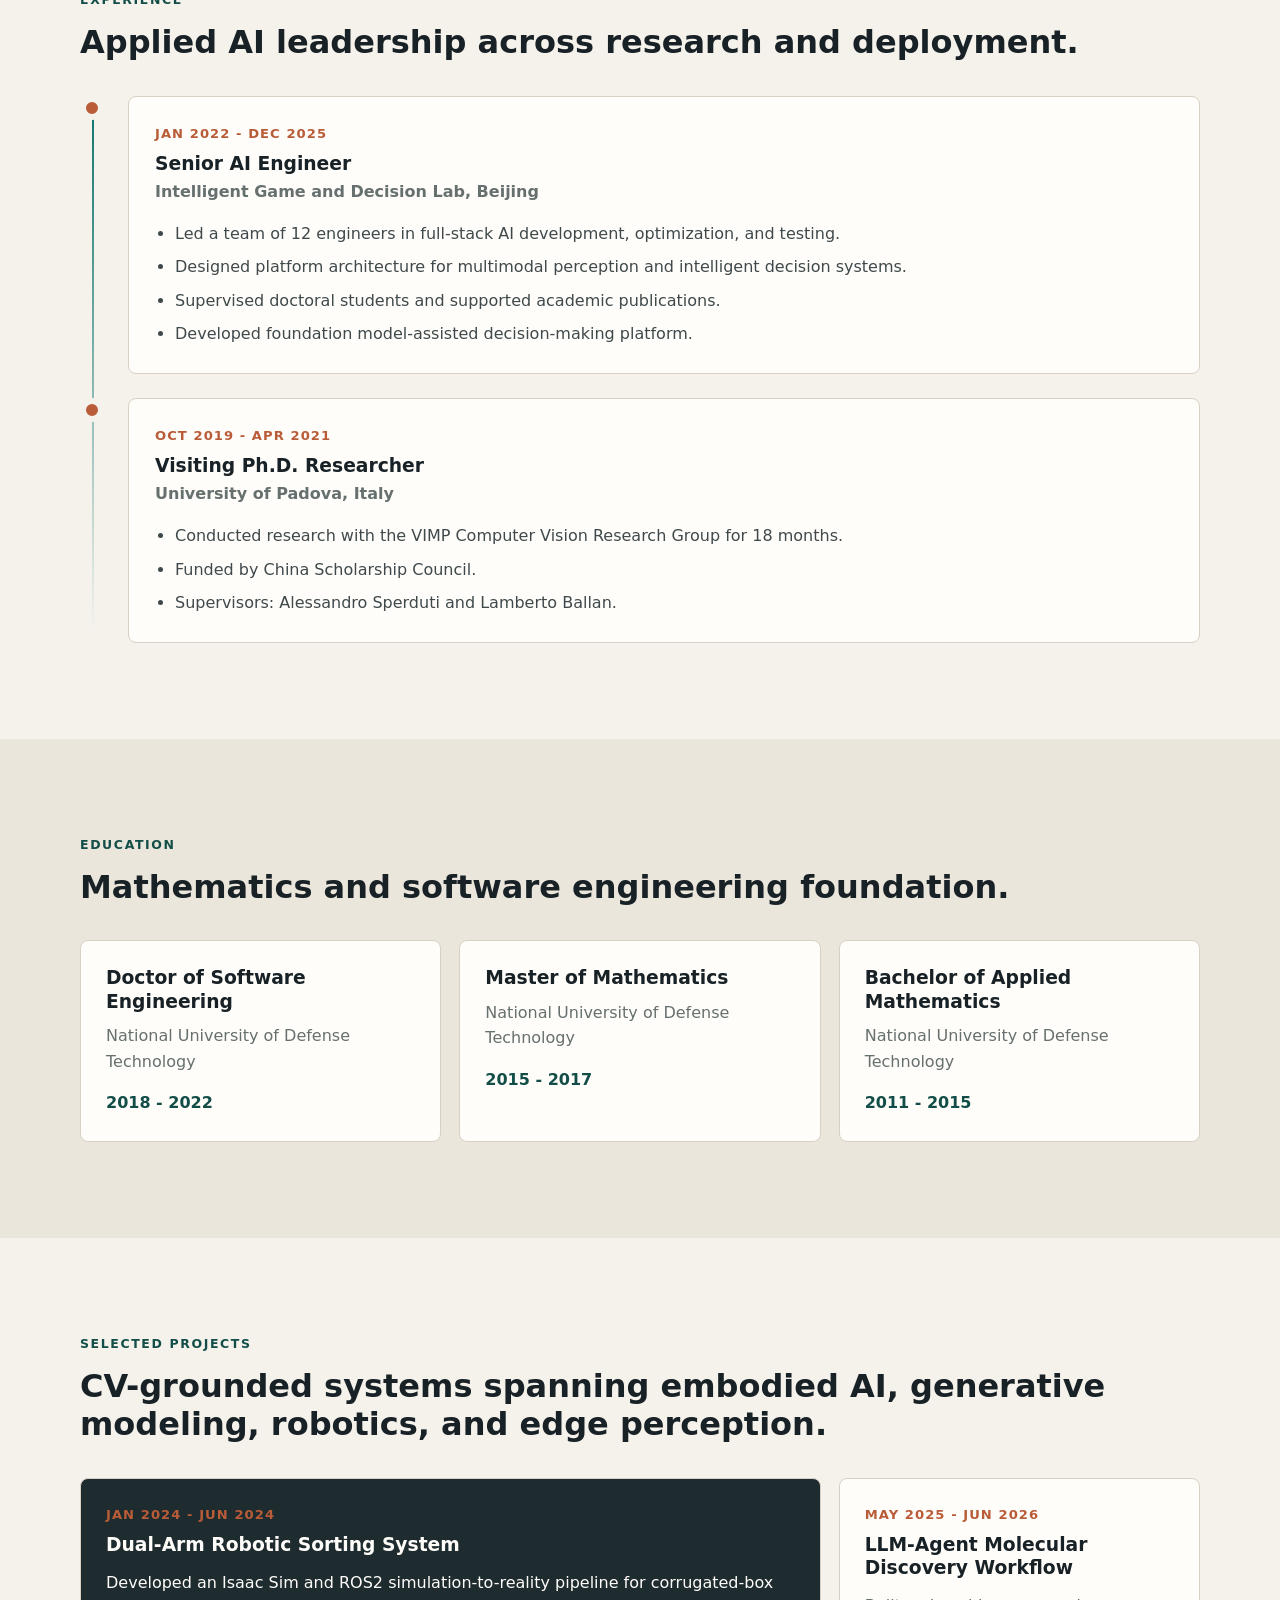
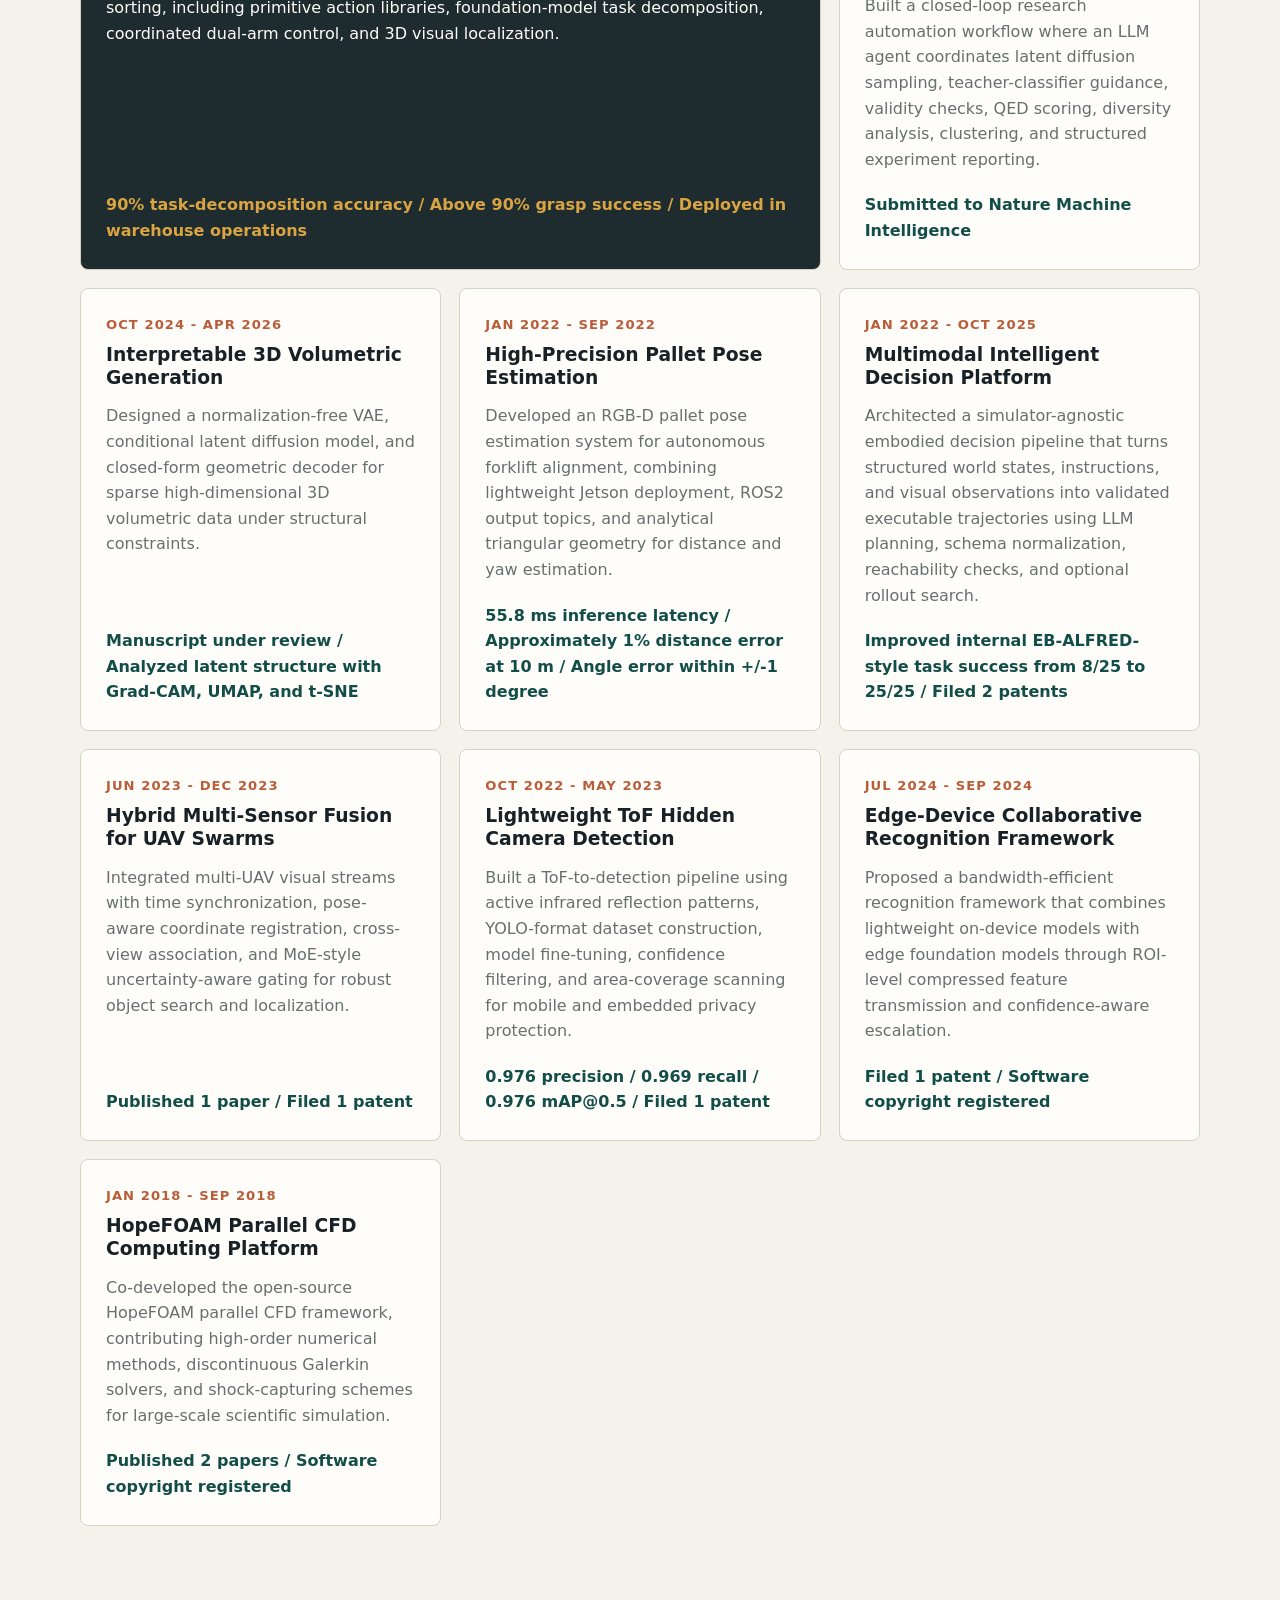
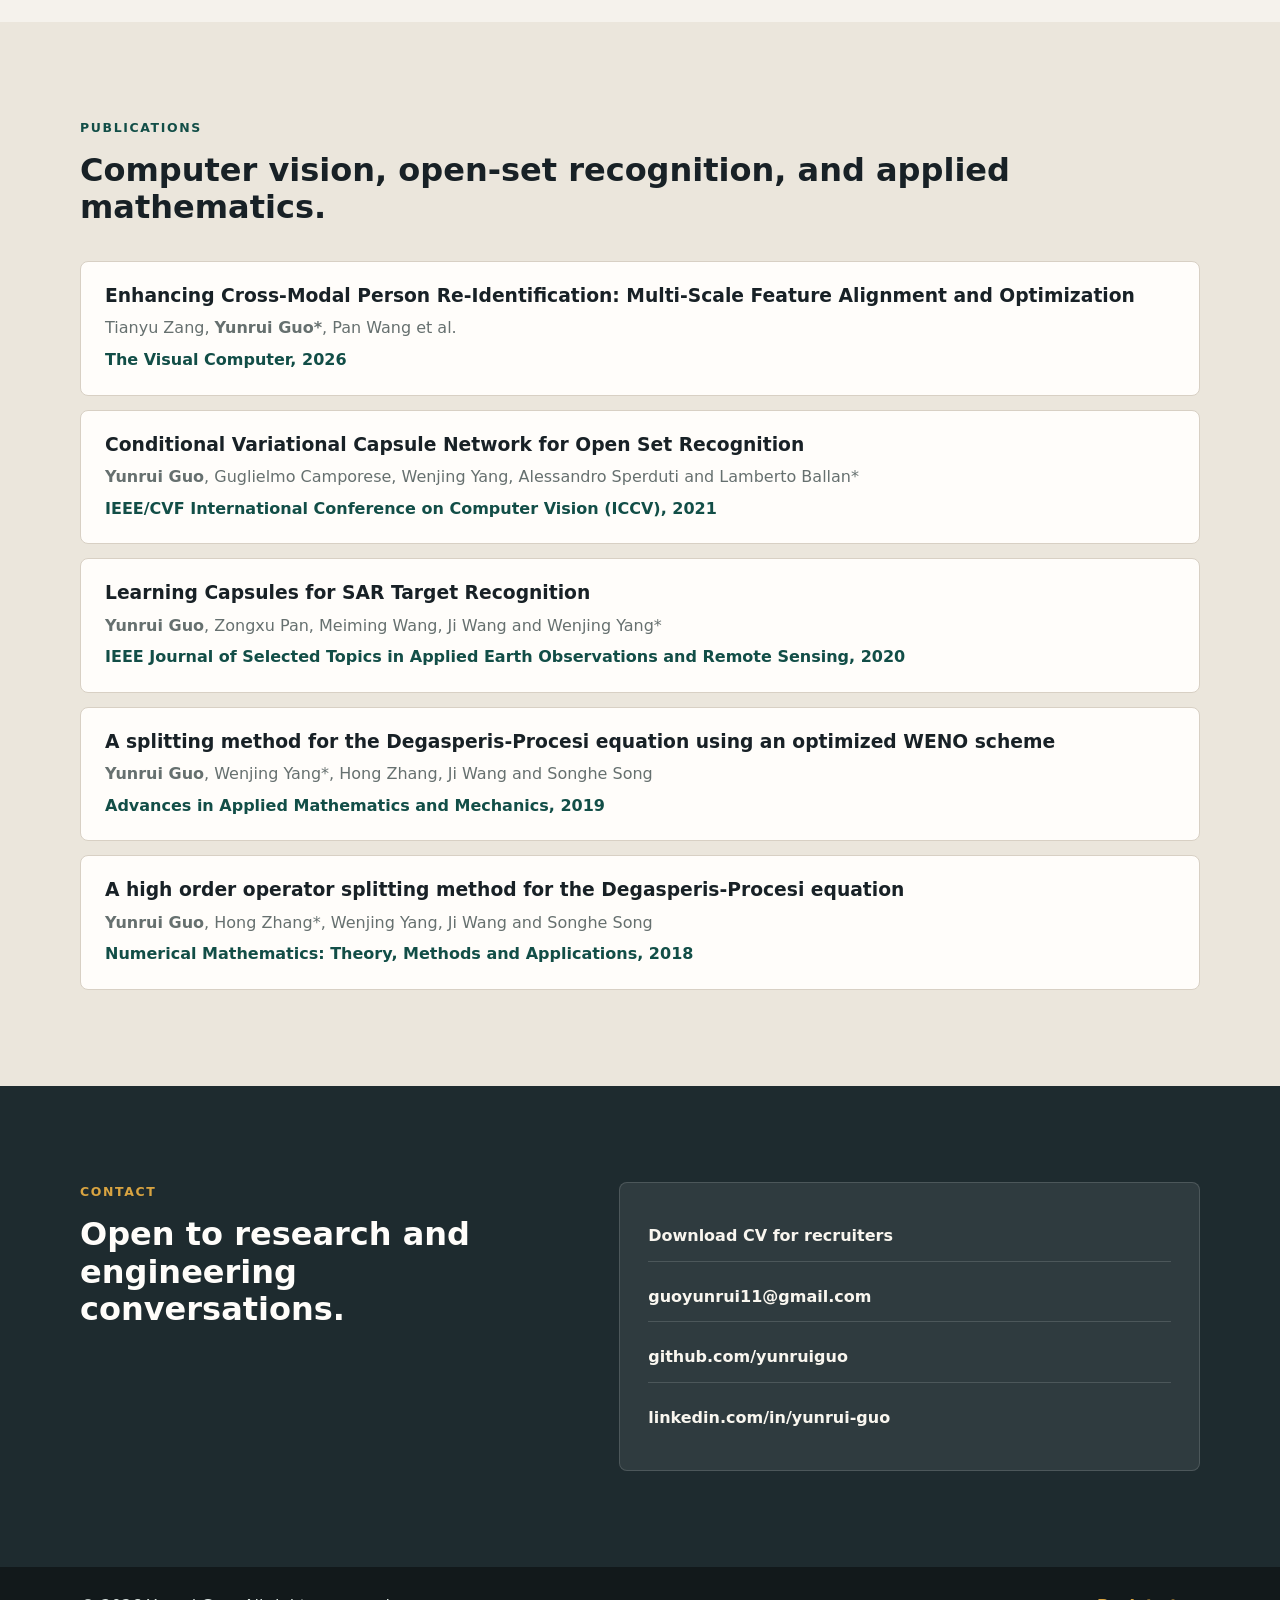
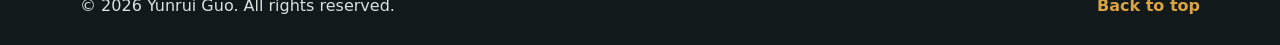
==== commit 9b398d04: "Swap pallet and edge-device project positions" ====
--- a/index.html
+++ b/index.html
@@ -292,6 +292,38 @@
                         <p>Designed a normalization-free VAE, conditional latent diffusion model, and closed-form geometric decoder for sparse high-dimensional 3D volumetric data under structural constraints.</p>
                         <p class="project-result">Manuscript under review / Analyzed latent structure with Grad-CAM, UMAP, and t-SNE</p>
                     </a>
+                    <a href="https://github.com/yunruiguo/High-Precision-Pallet-Pose-Estimation-for-Autonomous-Forklift-Operation" target="_blank" rel="noopener noreferrer" class="project-card">
+                        <div class="project-topline">
+                            <span>Jan 2022 - Sep 2022</span>
+                        </div>
+                        <h3>High-Precision Pallet Pose Estimation</h3>
+                        <p>Developed an RGB-D pallet pose estimation system for autonomous forklift alignment, combining lightweight Jetson deployment, ROS2 output topics, and analytical triangular geometry for distance and yaw estimation.</p>
+                        <p class="project-result">55.8 ms inference latency / Approximately 1% distance error at 10 m / Angle error within +/-1 degree</p>
+                    </a>
+                    <a href="https://github.com/yunruiguo/EB-ALFRED-Decision-Pipeline" target="_blank" rel="noopener noreferrer" class="project-card">
+                        <div class="project-topline">
+                            <span>Jan 2022 - Oct 2025</span>
+                        </div>
+                        <h3>Multimodal Intelligent Decision Platform</h3>
+                        <p>Architected a simulator-agnostic embodied decision pipeline that turns structured world states, instructions, and visual observations into validated executable trajectories using LLM planning, schema normalization, reachability checks, and optional rollout search.</p>
+                        <p class="project-result">Improved internal EB-ALFRED-style task success from 8/25 to 25/25 / Filed 2 patents</p>
+                    </a>
+                    <article class="project-card">
+                        <div class="project-topline">
+                            <span>Jun 2023 - Dec 2023</span>
+                        </div>
+                        <h3>Hybrid Multi-Sensor Fusion for UAV Swarms</h3>
+                        <p>Integrated multi-UAV visual streams with time synchronization, pose-aware coordinate registration, cross-view association, and MoE-style uncertainty-aware gating for robust object search and localization.</p>
+                        <p class="project-result">Published 1 paper / Filed 1 patent</p>
+                    </article>
+                    <a href="https://github.com/yunruiguo/Lightweight-ToF-Based-Hidden-Camera-Detection" target="_blank" rel="noopener noreferrer" class="project-card">
+                        <div class="project-topline">
+                            <span>Oct 2022 - May 2023</span>
+                        </div>
+                        <h3>Lightweight ToF Hidden Camera Detection</h3>
+                        <p>Built a ToF-to-detection pipeline using active infrared reflection patterns, YOLO-format dataset construction, model fine-tuning, confidence filtering, and area-coverage scanning for mobile and embedded privacy protection.</p>
+                        <p class="project-result">0.976 precision / 0.969 recall / 0.976 mAP@0.5 / Filed 1 patent</p>
+                    </a>
                     <article class="project-card">
                         <div class="project-topline">
                             <span>Jul 2024 - Sep 2024</span>
@@ -300,38 +332,6 @@
                         <p>Proposed a bandwidth-efficient recognition framework that combines lightweight on-device models with edge foundation models through ROI-level compressed feature transmission and confidence-aware escalation.</p>
                         <p class="project-result">Filed 1 patent / Software copyright registered</p>
                     </article>
-                    <a href="https://github.com/yunruiguo/EB-ALFRED-Decision-Pipeline" target="_blank" rel="noopener noreferrer" class="project-card">
-                        <div class="project-topline">
-                            <span>Jan 2022 - Oct 2025</span>
-                        </div>
-                        <h3>Multimodal Intelligent Decision Platform</h3>
-                        <p>Architected a simulator-agnostic embodied decision pipeline that turns structured world states, instructions, and visual observations into validated executable trajectories using LLM planning, schema normalization, reachability checks, and optional rollout search.</p>
-                        <p class="project-result">Improved internal EB-ALFRED-style task success from 8/25 to 25/25 / Filed 2 patents</p>
-                    </a>
-                    <article class="project-card">
-                        <div class="project-topline">
-                            <span>Jun 2023 - Dec 2023</span>
-                        </div>
-                        <h3>Hybrid Multi-Sensor Fusion for UAV Swarms</h3>
-                        <p>Integrated multi-UAV visual streams with time synchronization, pose-aware coordinate registration, cross-view association, and MoE-style uncertainty-aware gating for robust object search and localization.</p>
-                        <p class="project-result">Published 1 paper / Filed 1 patent</p>
-                    </article>
-                    <a href="https://github.com/yunruiguo/Lightweight-ToF-Based-Hidden-Camera-Detection" target="_blank" rel="noopener noreferrer" class="project-card">
-                        <div class="project-topline">
-                            <span>Oct 2022 - May 2023</span>
-                        </div>
-                        <h3>Lightweight ToF Hidden Camera Detection</h3>
-                        <p>Built a ToF-to-detection pipeline using active infrared reflection patterns, YOLO-format dataset construction, model fine-tuning, confidence filtering, and area-coverage scanning for mobile and embedded privacy protection.</p>
-                        <p class="project-result">0.976 precision / 0.969 recall / 0.976 mAP@0.5 / Filed 1 patent</p>
-                    </a>
-                    <a href="https://github.com/yunruiguo/High-Precision-Pallet-Pose-Estimation-for-Autonomous-Forklift-Operation" target="_blank" rel="noopener noreferrer" class="project-card">
-                        <div class="project-topline">
-                            <span>Jan 2022 - Sep 2022</span>
-                        </div>
-                        <h3>High-Precision Pallet Pose Estimation</h3>
-                        <p>Developed an RGB-D pallet pose estimation system for autonomous forklift alignment, combining lightweight Jetson deployment, ROS2 output topics, and analytical triangular geometry for distance and yaw estimation.</p>
-                        <p class="project-result">55.8 ms inference latency / Approximately 1% distance error at 10 m / Angle error within +/-1 degree</p>
-                    </a>
                     <a href="https://github.com/yunruiguo/MPP-3rd-finite-volume-SWENO-scheme-for-CFD" target="_blank" rel="noopener noreferrer" class="project-card">
                         <div class="project-topline">
                             <span>Jan 2018 - Sep 2018</span>
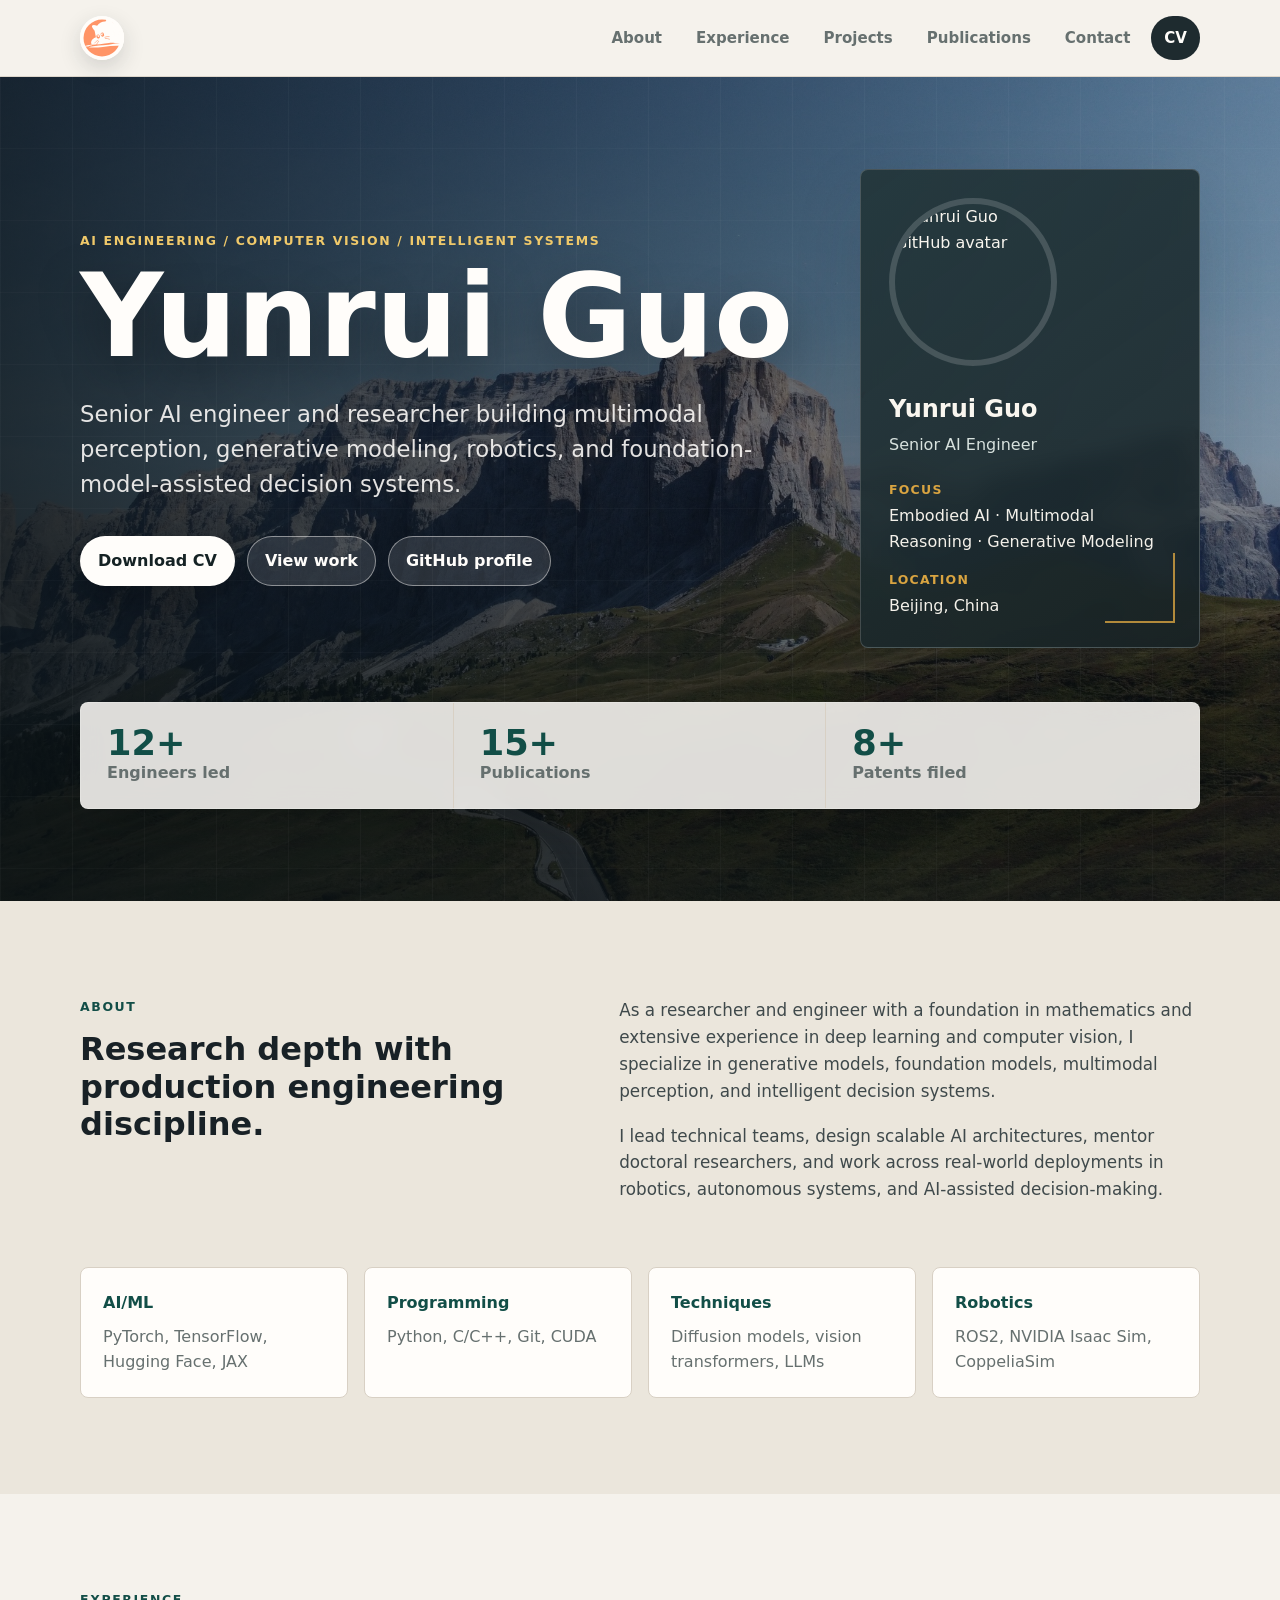
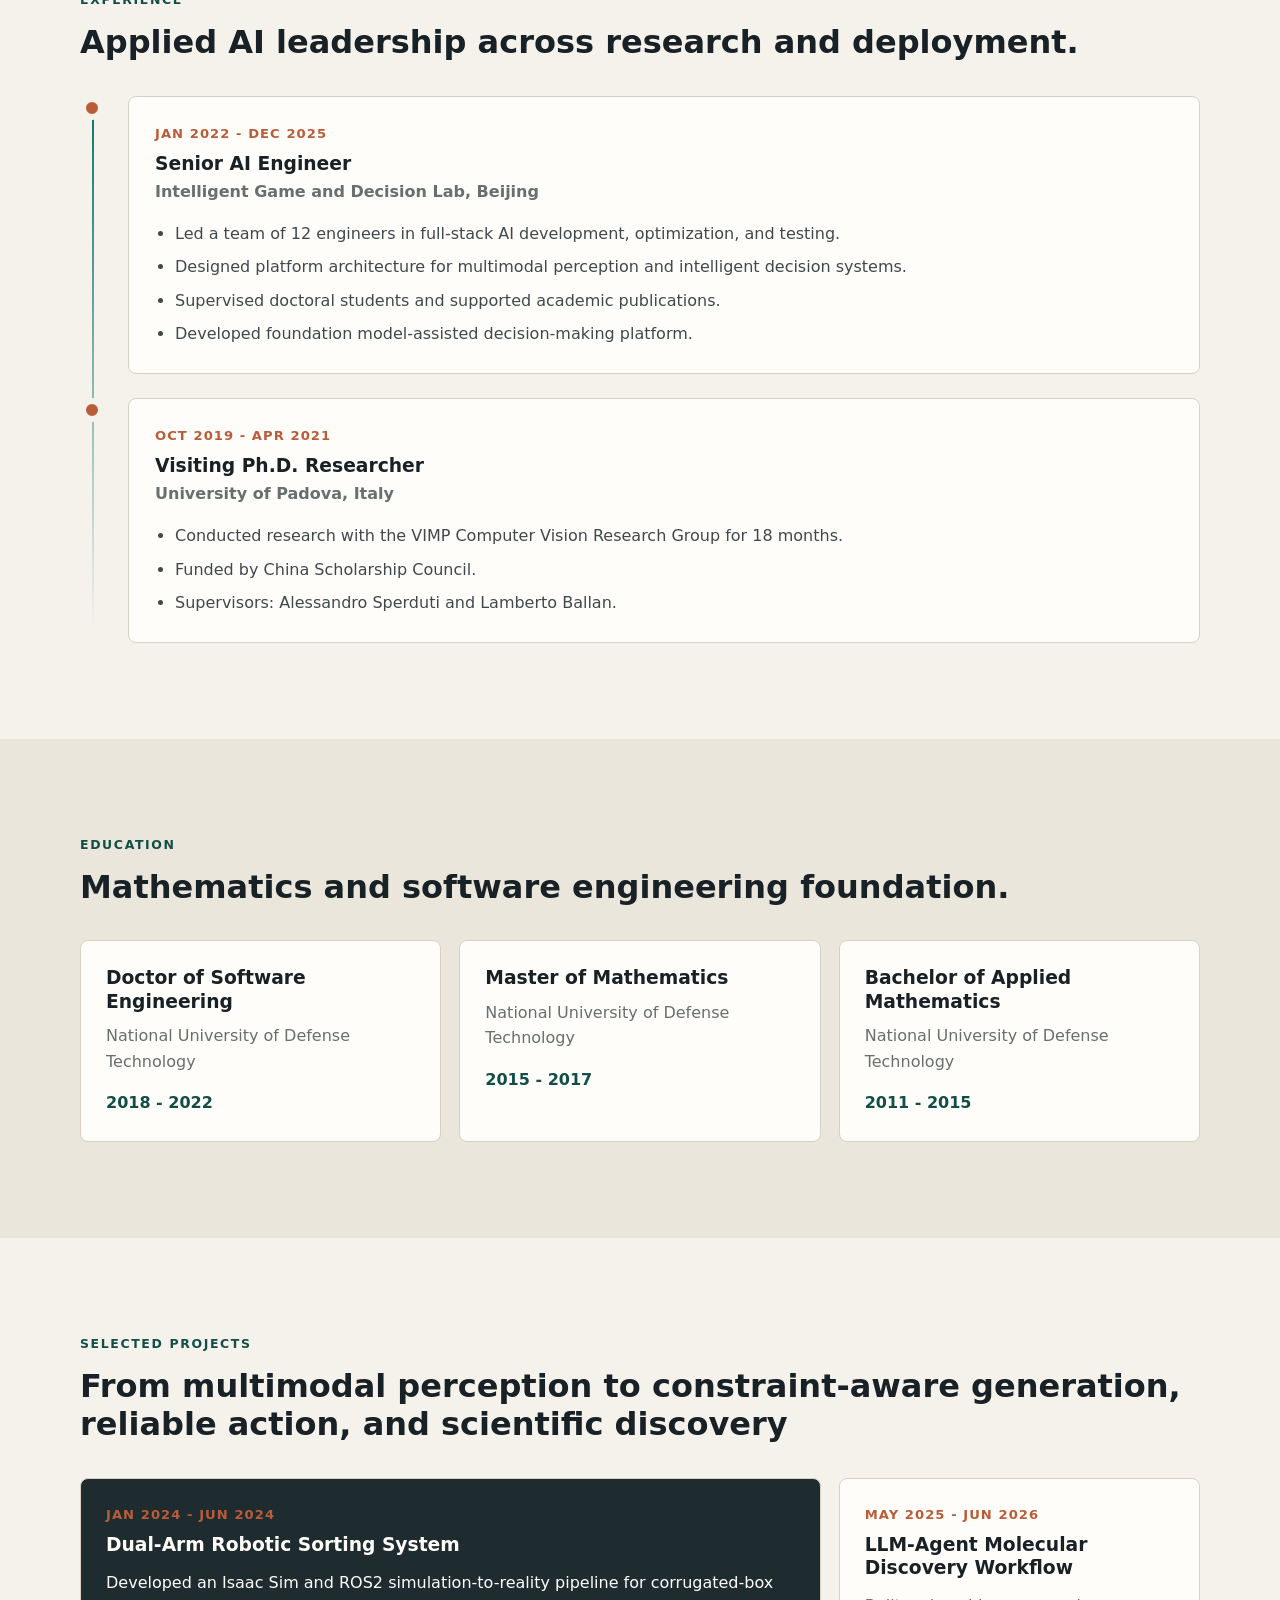
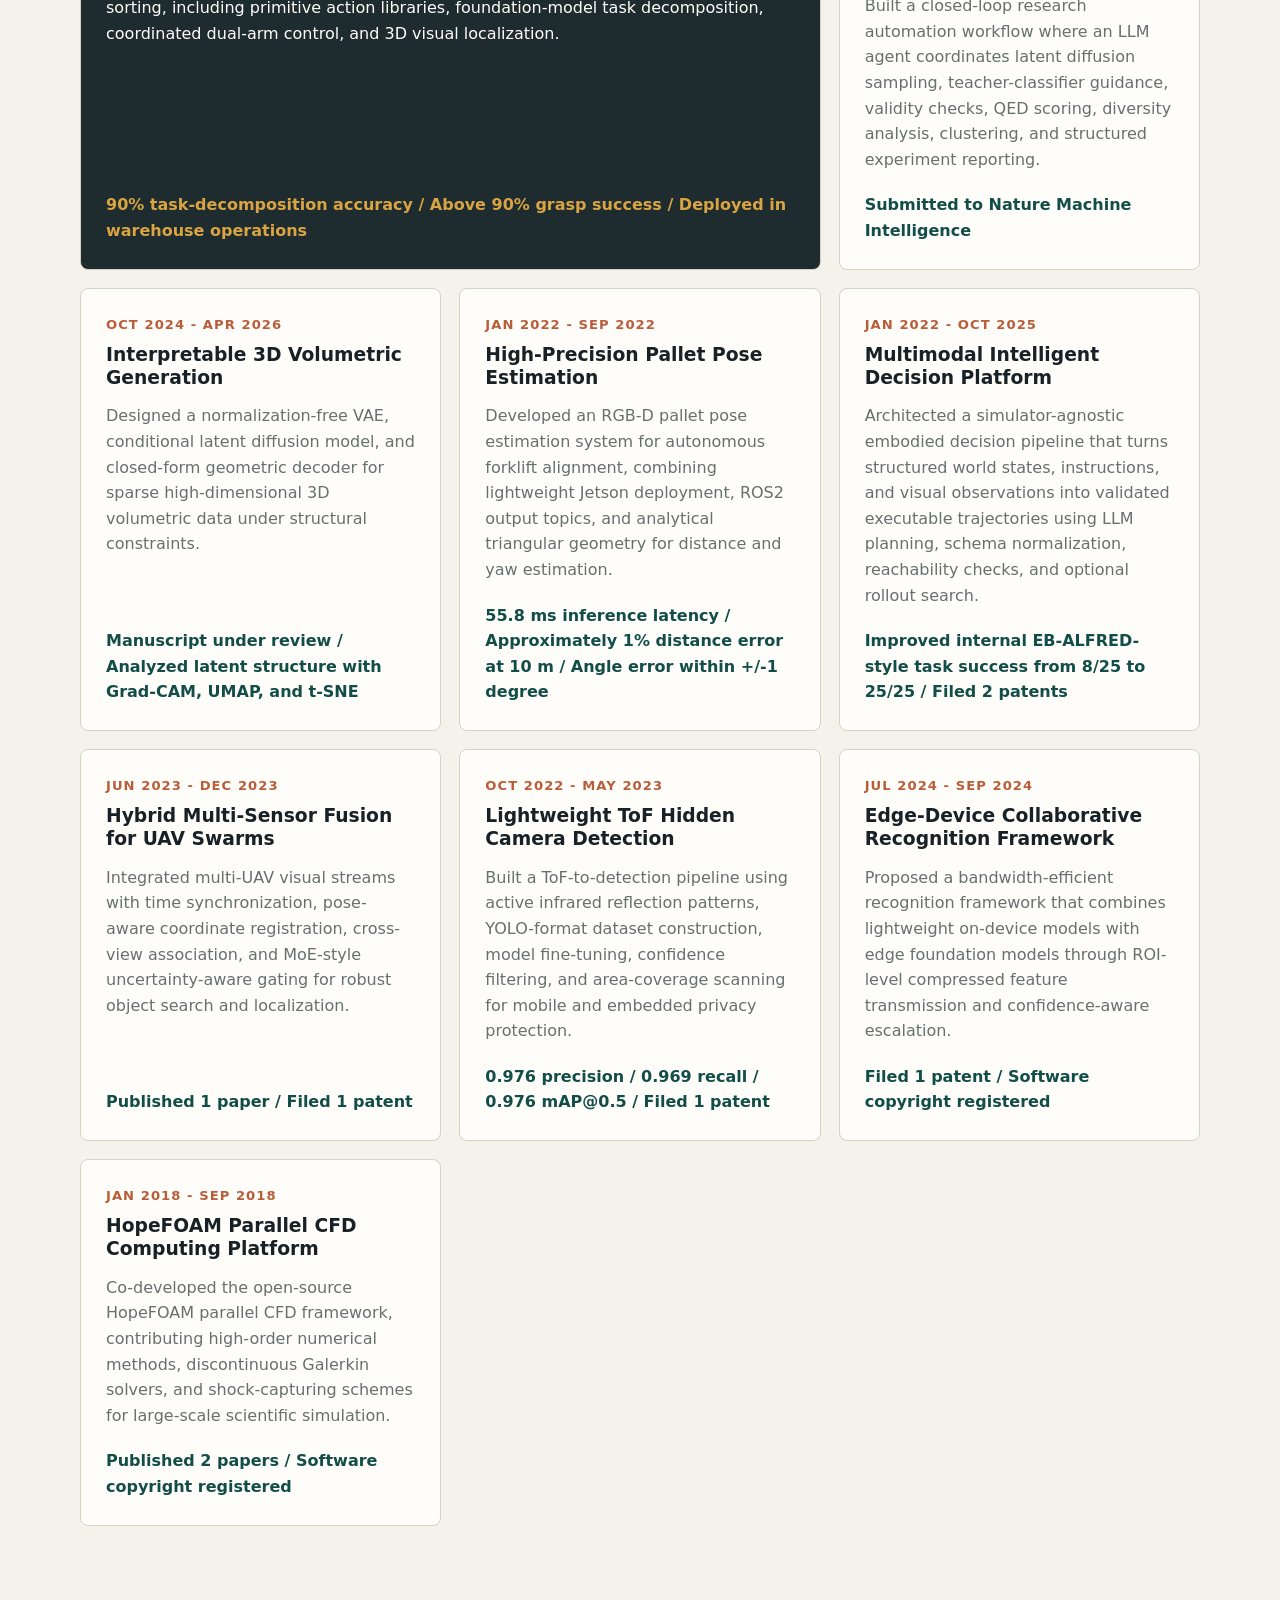
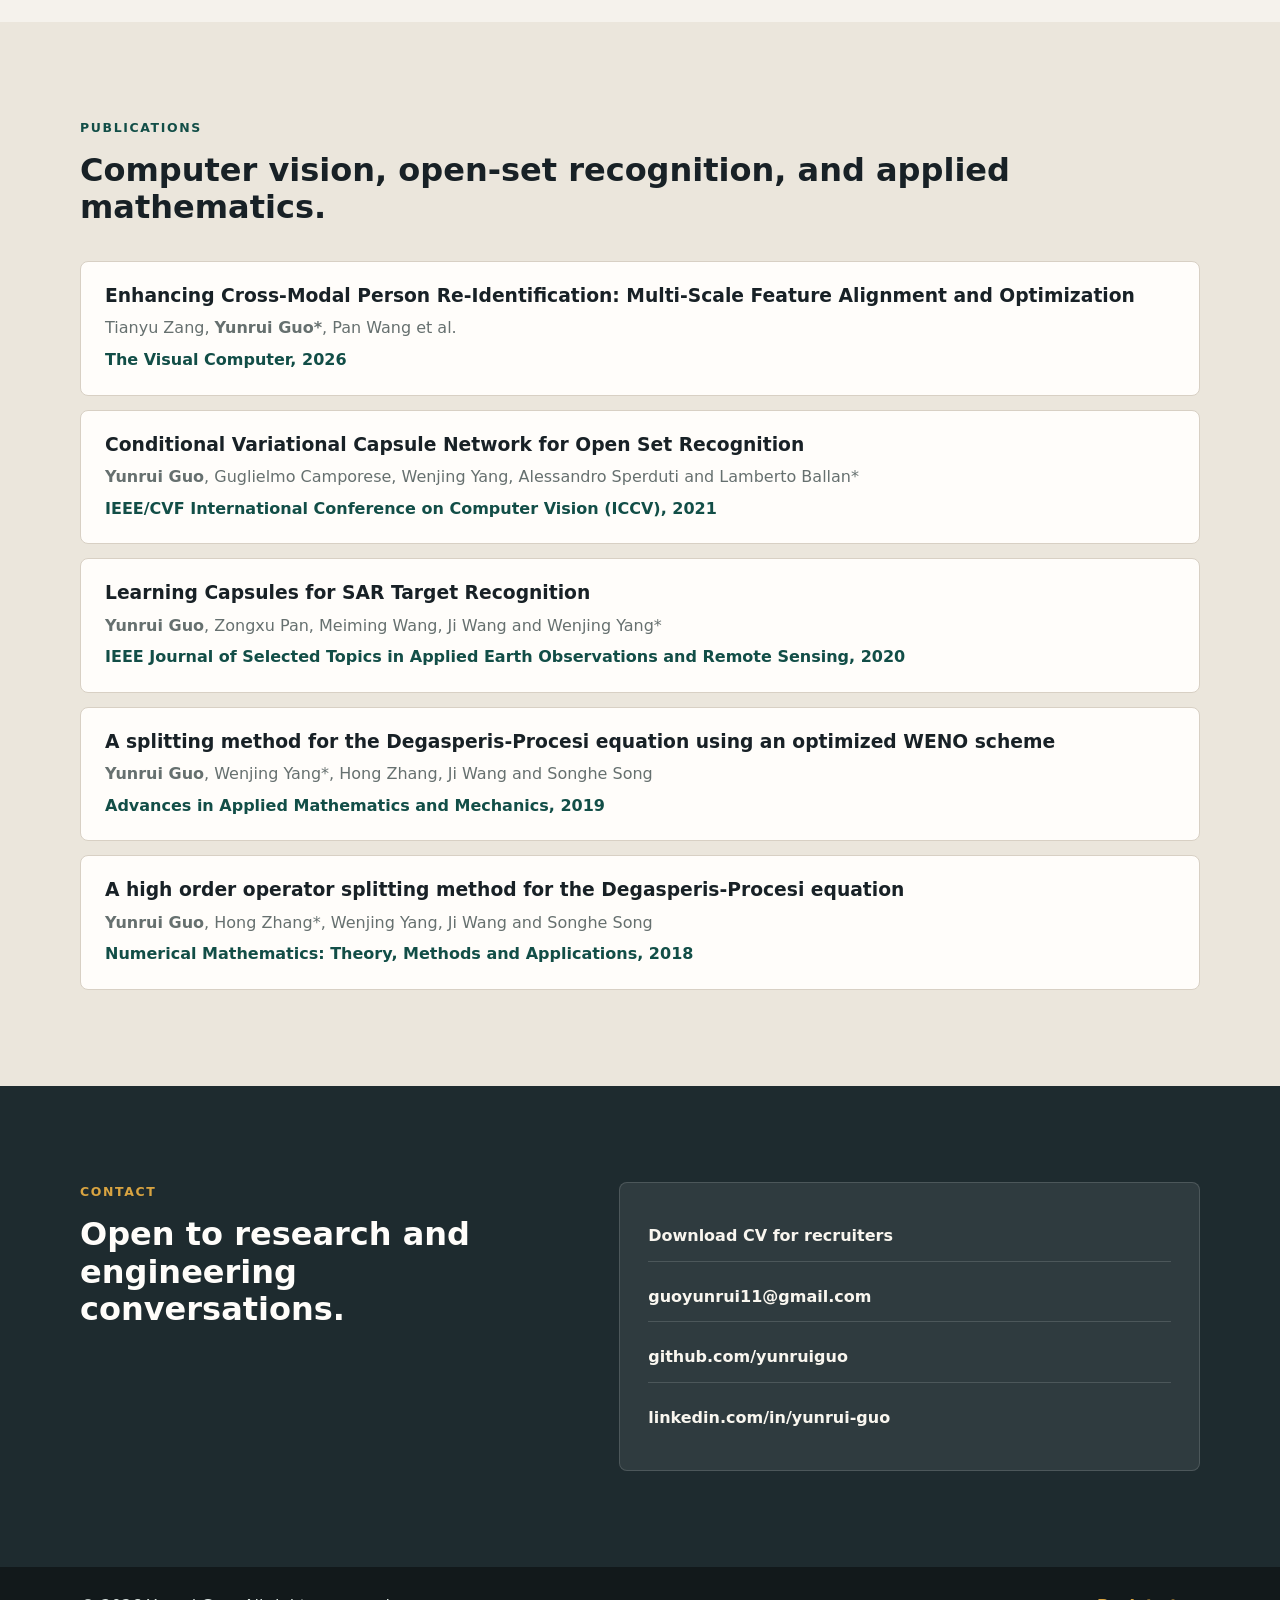
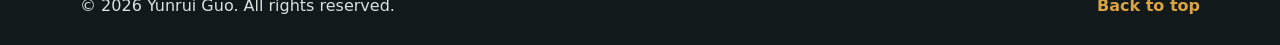
==== commit 5f3b1452: "Update selected projects subtitle" ====
--- a/index.html
+++ b/index.html
@@ -265,7 +265,7 @@
             <div class="container">
                 <div class="section-heading">
                     <p class="section-kicker">Selected Projects</p>
-                    <h2>CV-grounded systems spanning embodied AI, generative modeling, robotics, and edge perception.</h2>
+                    <h2>From multimodal perception to constraint-aware generation, reliable action, and scientific discovery</h2>
                 </div>
                 <div class="projects-grid">
                     <a href="https://github.com/yunruiguo/Dual-Arm-Robotic-Sorting-System" target="_blank" rel="noopener noreferrer" class="project-card featured">
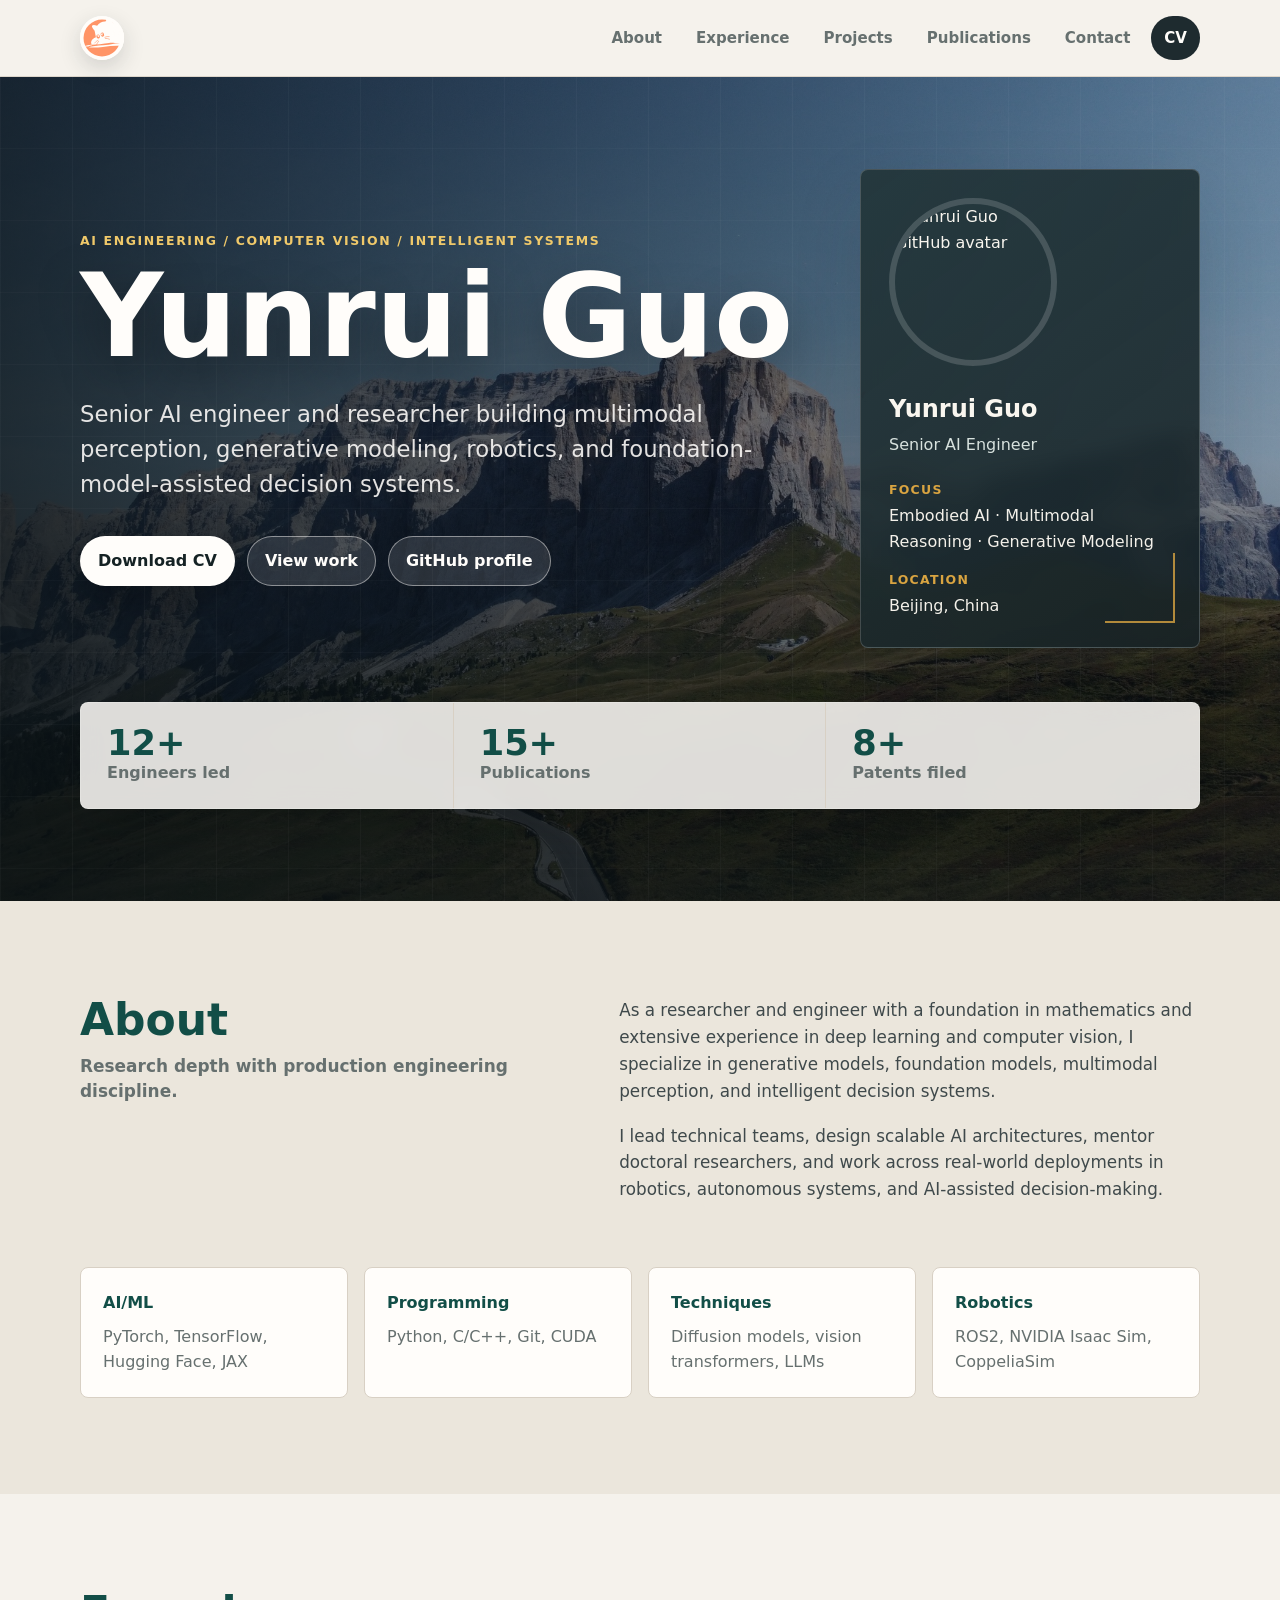
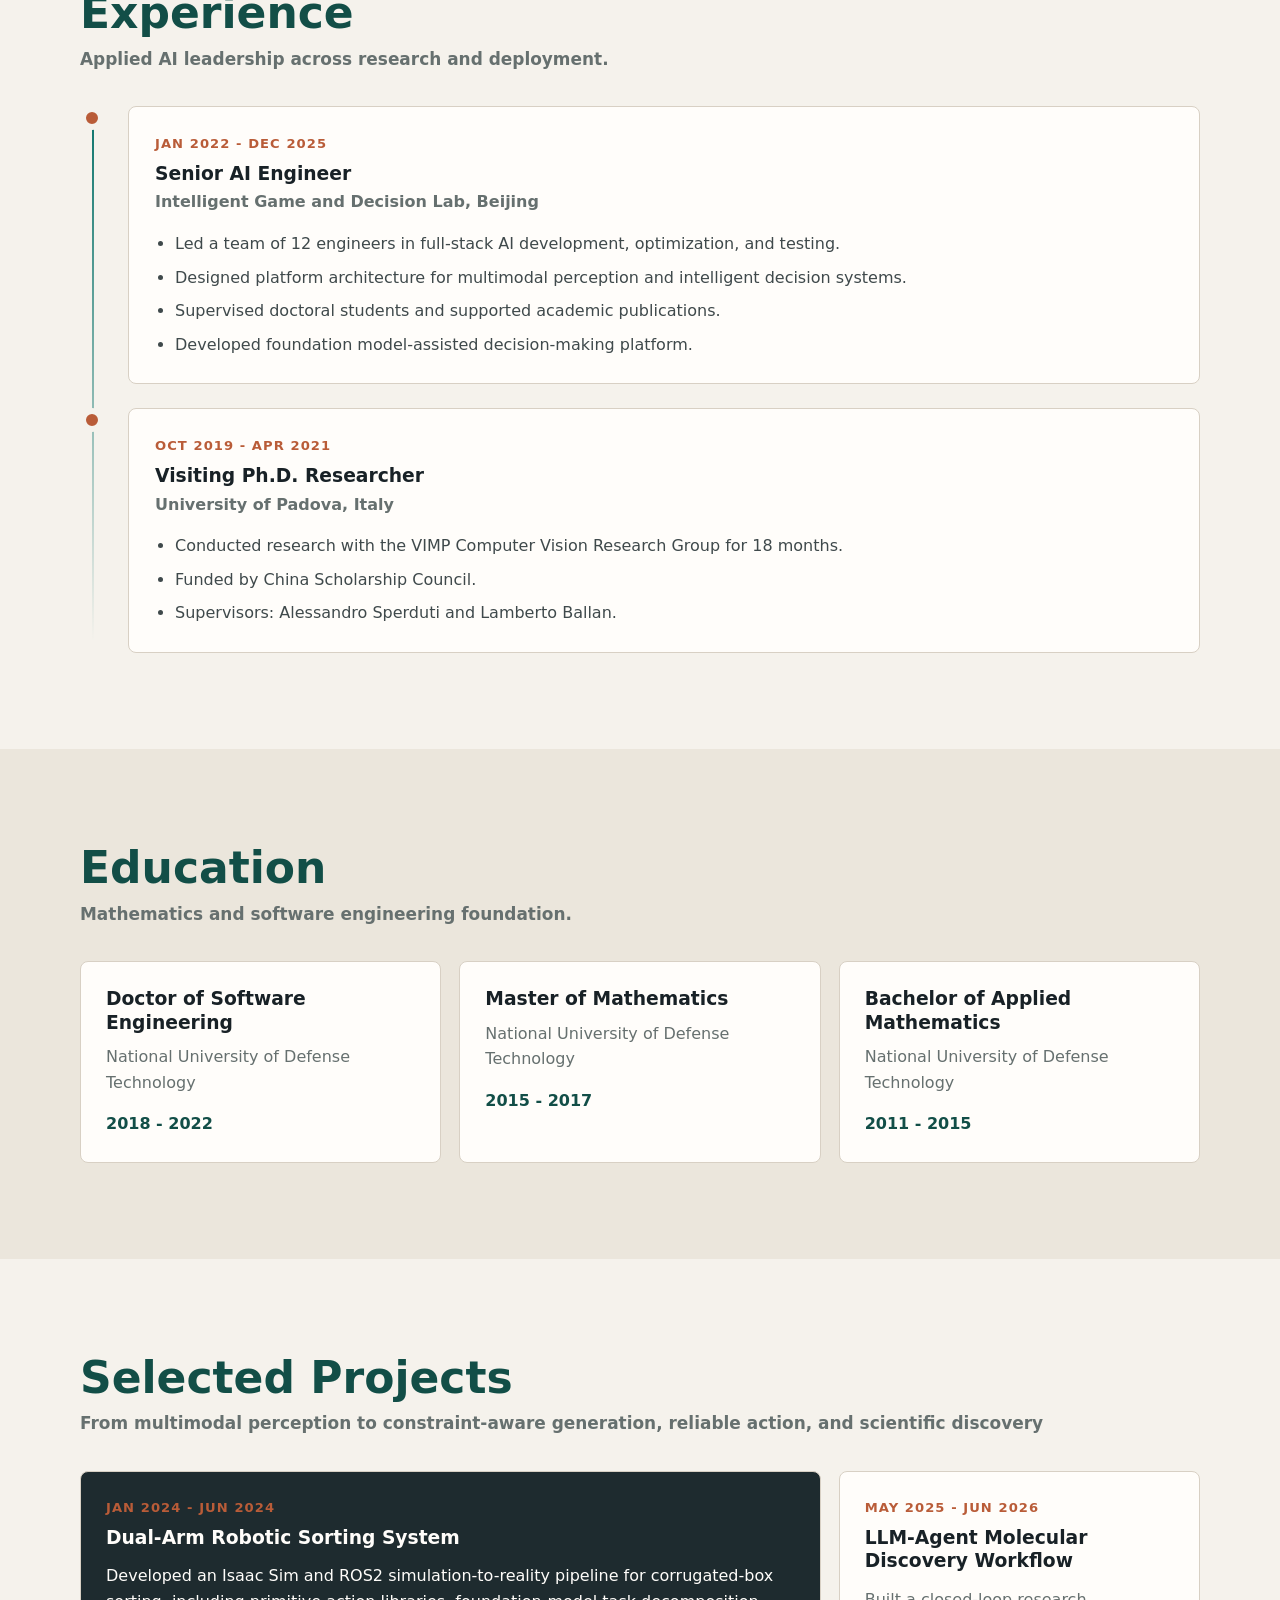
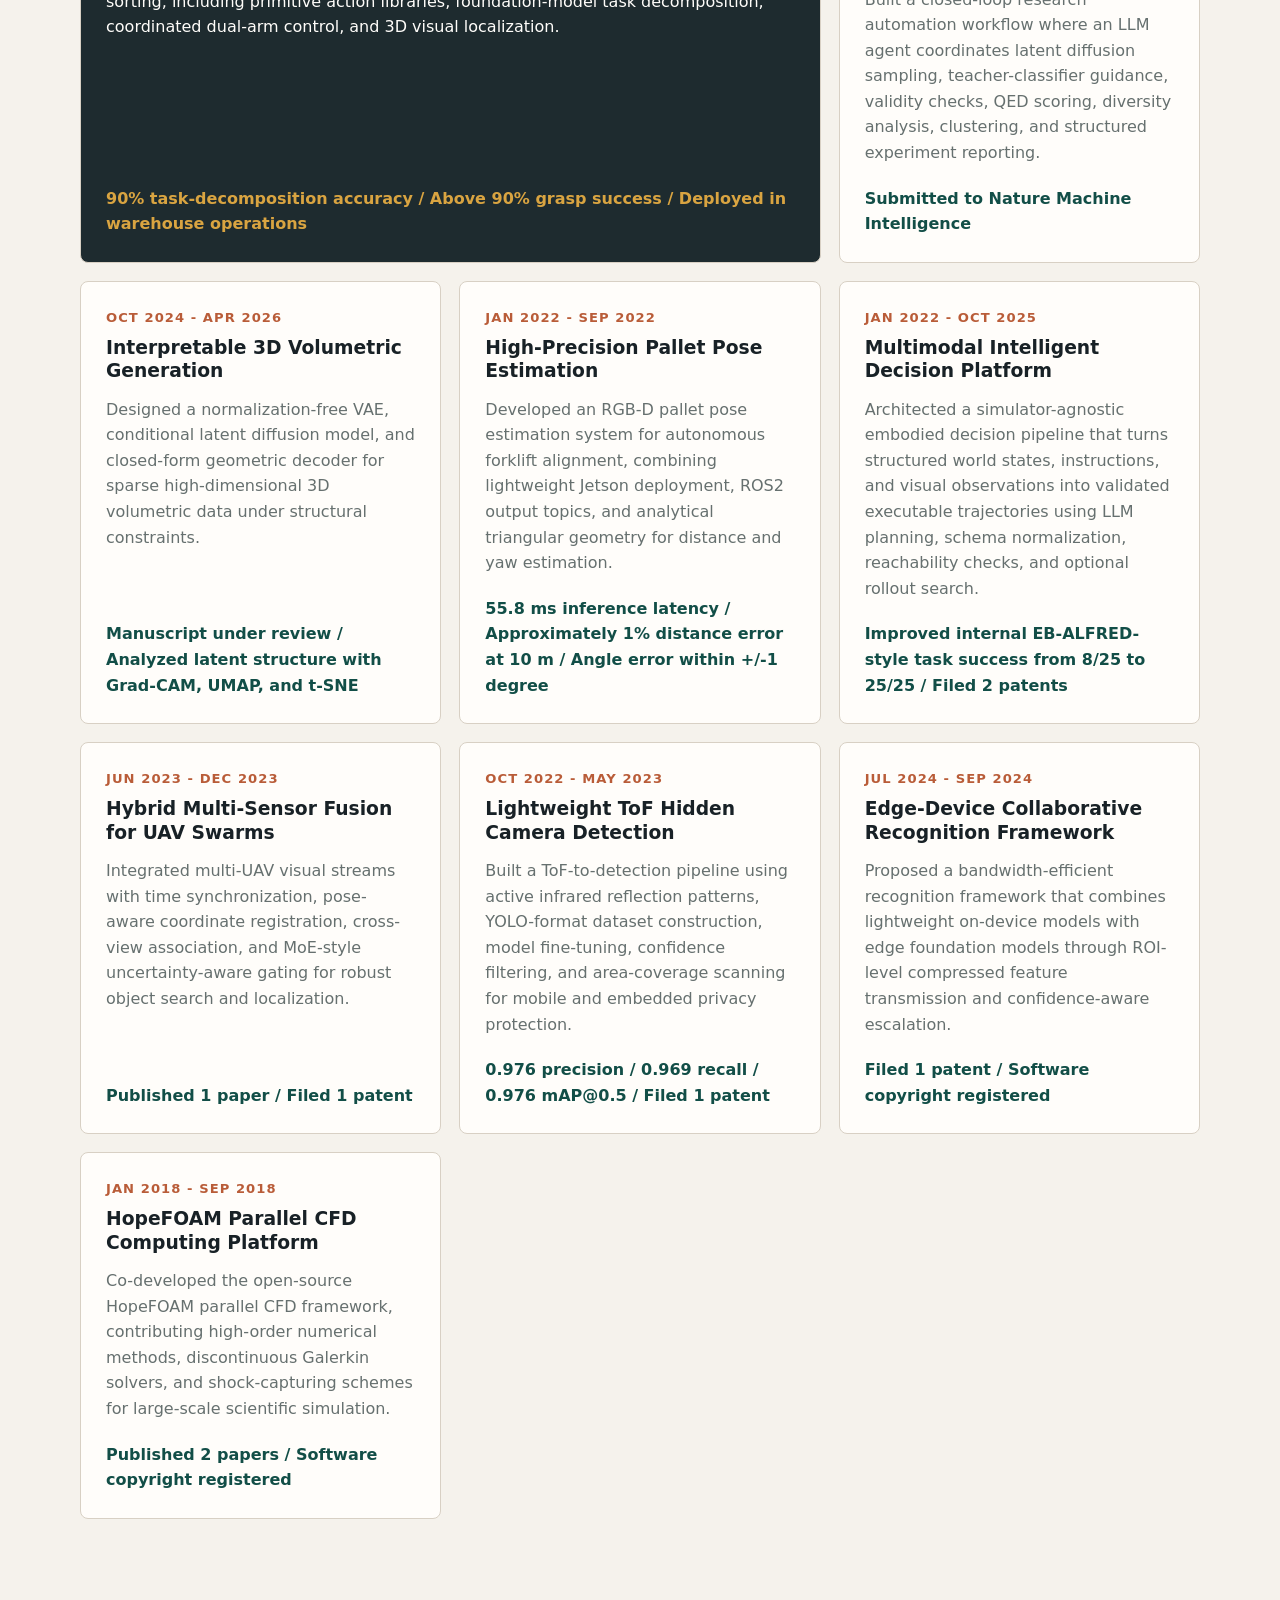
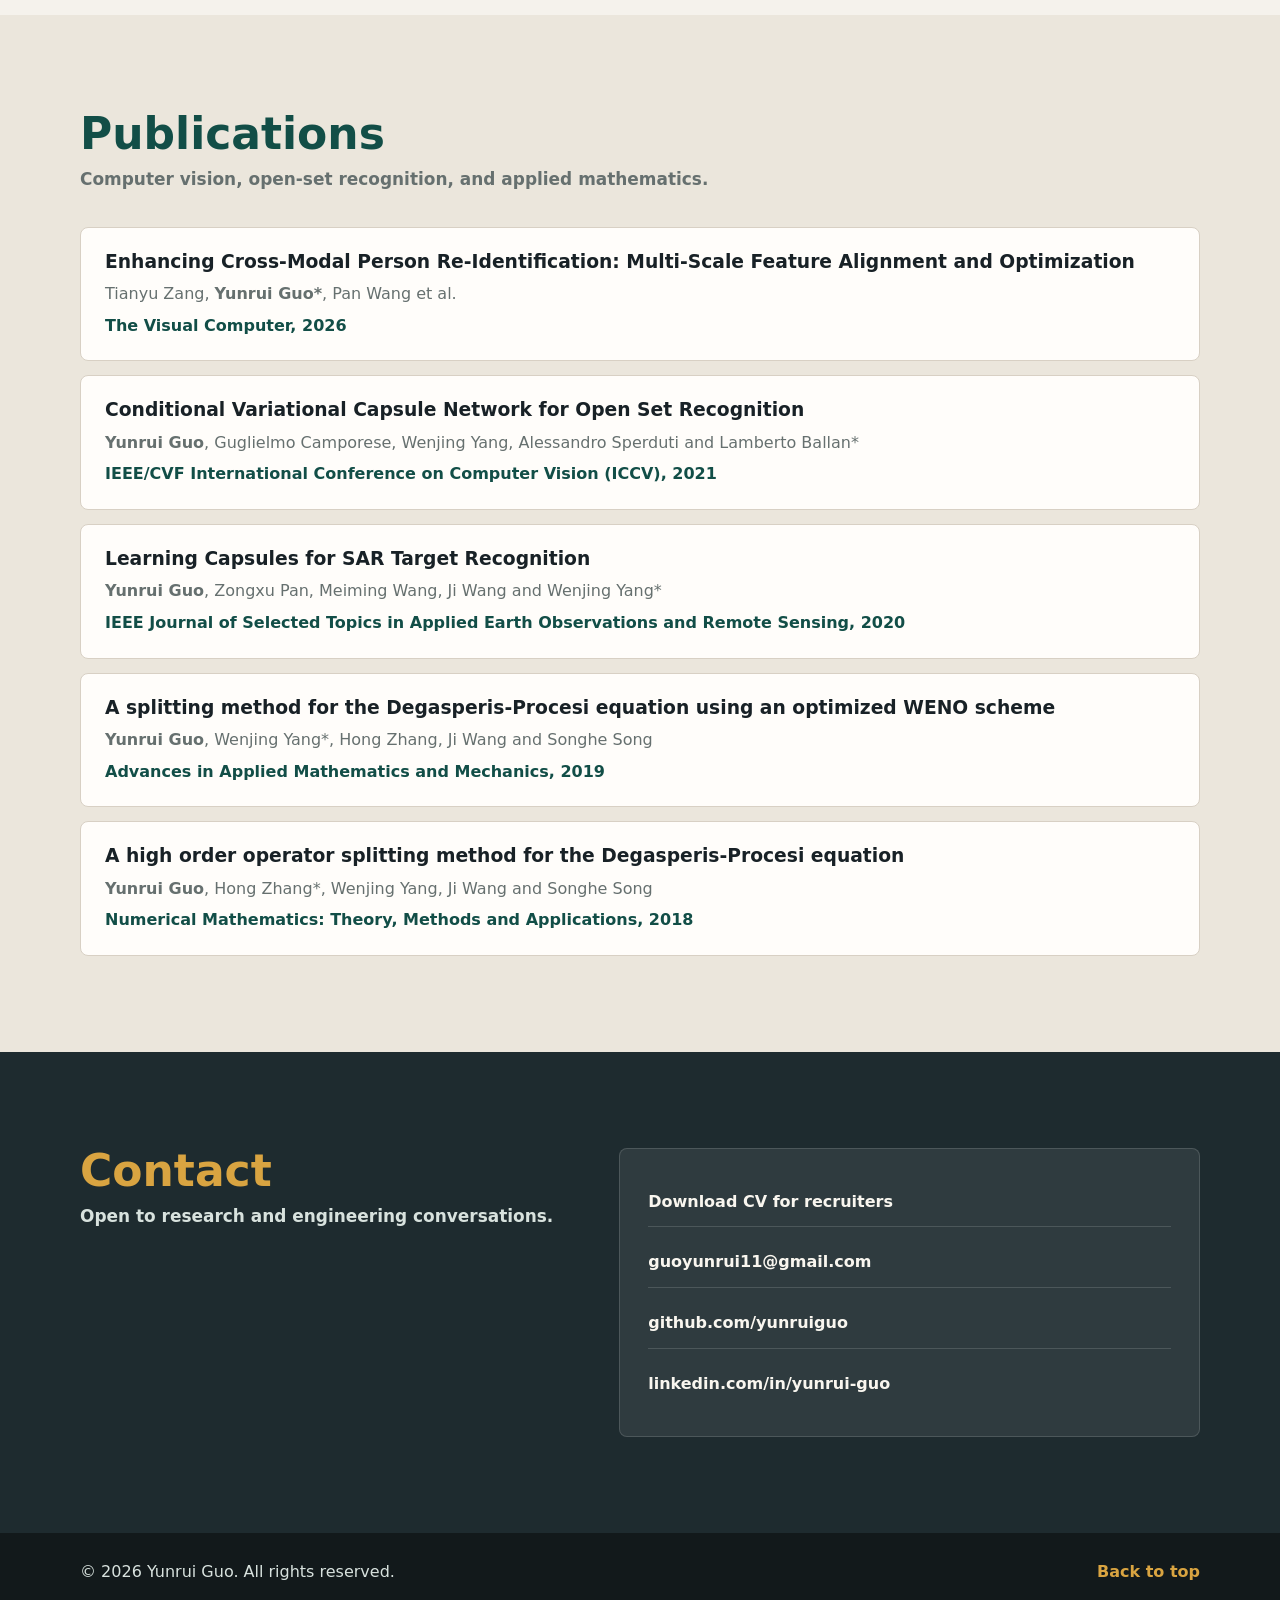
==== commit b5912b1e: "Refresh homepage indexing signals" ====
--- a/index.html
+++ b/index.html
@@ -74,6 +74,8 @@
                 "url": "https://yunruiguo.github.io/",
                 "name": "Yunrui Guo | AI Engineer & Researcher",
                 "description": "Personal homepage of Yunrui Guo, an AI engineer and researcher focused on computer vision, generative models, robotics, and intelligent decision systems.",
+                "datePublished": "2026-07-01",
+                "dateModified": "2026-07-18",
                 "about": {
                     "@id": "https://yunruiguo.github.io/#yunrui-guo"
                 },
@@ -88,6 +90,7 @@
                 "url": "https://yunruiguo.github.io/",
                 "name": "Yunrui Guo",
                 "description": "Personal website and CV of Yunrui Guo.",
+                "dateModified": "2026-07-18",
                 "publisher": {
                     "@id": "https://yunruiguo.github.io/#yunrui-guo"
                 }
--- a/styles.css
+++ b/styles.css
@@ -193,14 +193,22 @@
     color: #f0c96a;
 }
 
-.eyebrow,
-.section-kicker {
+.eyebrow {
     margin: 0 0 14px;
     color: var(--accent-strong);
     font-size: 0.78rem;
     font-weight: 800;
     letter-spacing: 0.13em;
     text-transform: uppercase;
+}
+
+.section-kicker {
+    margin: 0 0 10px;
+    color: var(--accent-strong);
+    font-size: 2.75rem;
+    font-weight: 800;
+    line-height: 1.06;
+    letter-spacing: 0;
 }
 
 .hero h1 {
@@ -382,10 +390,17 @@
 }
 
 .section h2 {
-    margin: 0;
-    font-size: clamp(1.7rem, 2.5vw, 2.25rem);
-    line-height: 1.18;
+    max-width: 780px;
+    margin: 0;
+    color: var(--muted);
+    font-size: 1.06rem;
+    font-weight: 600;
+    line-height: 1.5;
     letter-spacing: 0;
+}
+
+#projects .section-heading h2 {
+    max-width: 1120px;
 }
 
 .section-copy p {
@@ -599,6 +614,10 @@
 
 .contact-section .section-kicker {
     color: var(--gold);
+}
+
+.contact-section h2 {
+    color: #d8e2de;
 }
 
 .contact-card {
@@ -747,6 +766,14 @@
         padding: 66px 0;
     }
 
+    .section-kicker {
+        font-size: 2.125rem;
+    }
+
+    .section h2 {
+        font-size: 1rem;
+    }
+
     .skill-grid,
     .education-grid,
     .projects-grid {
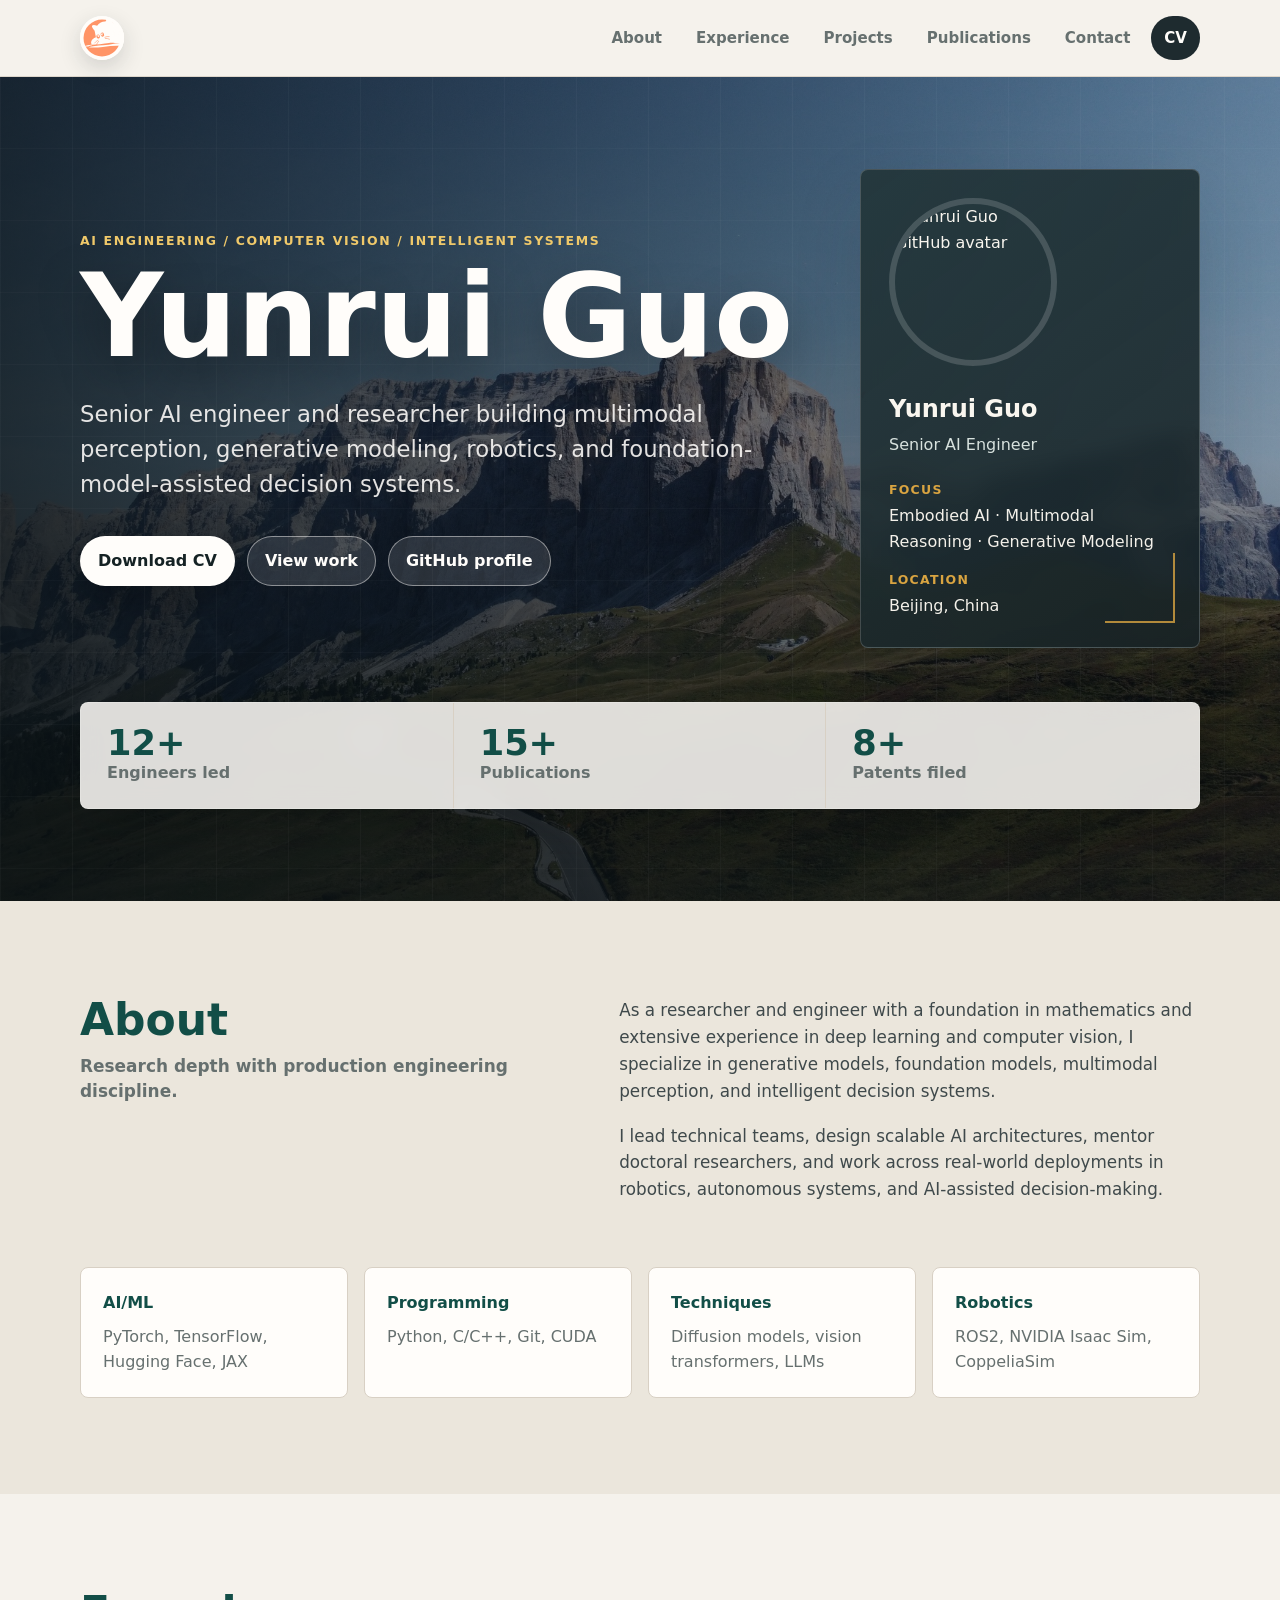
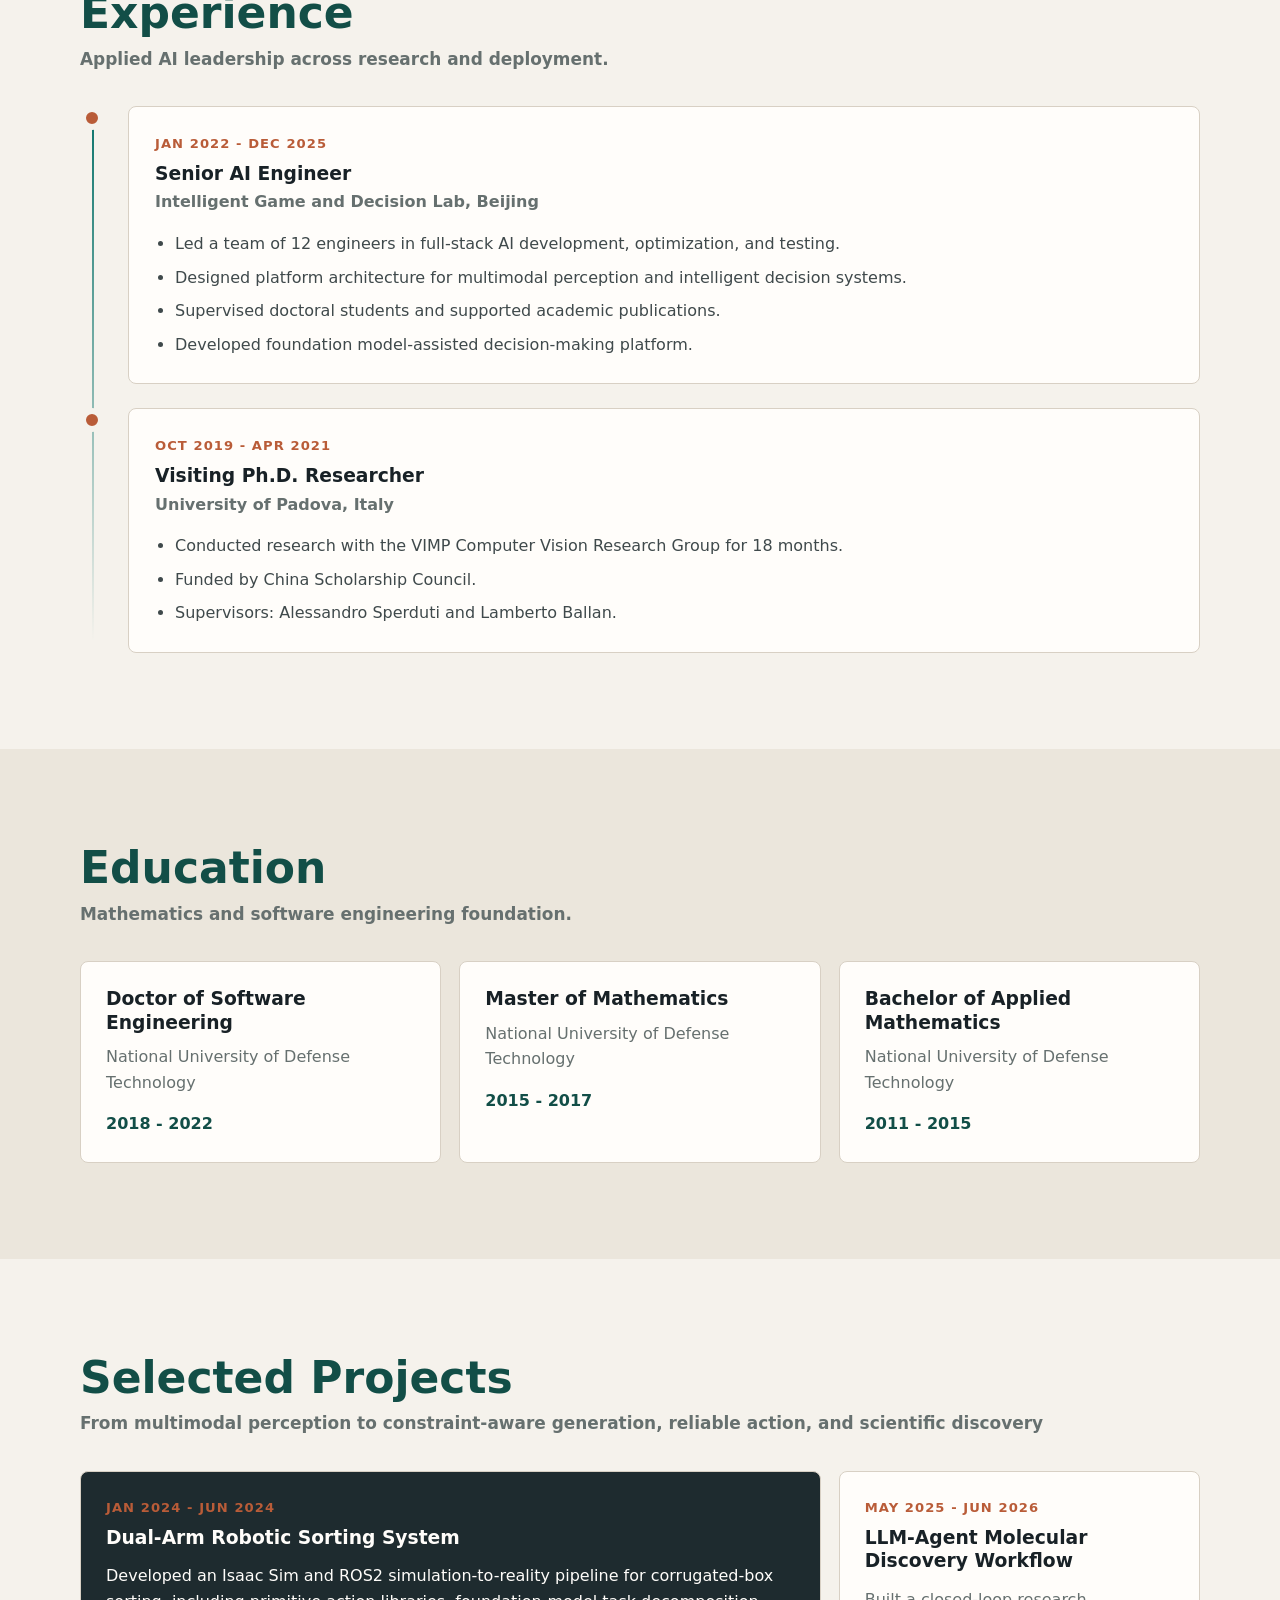
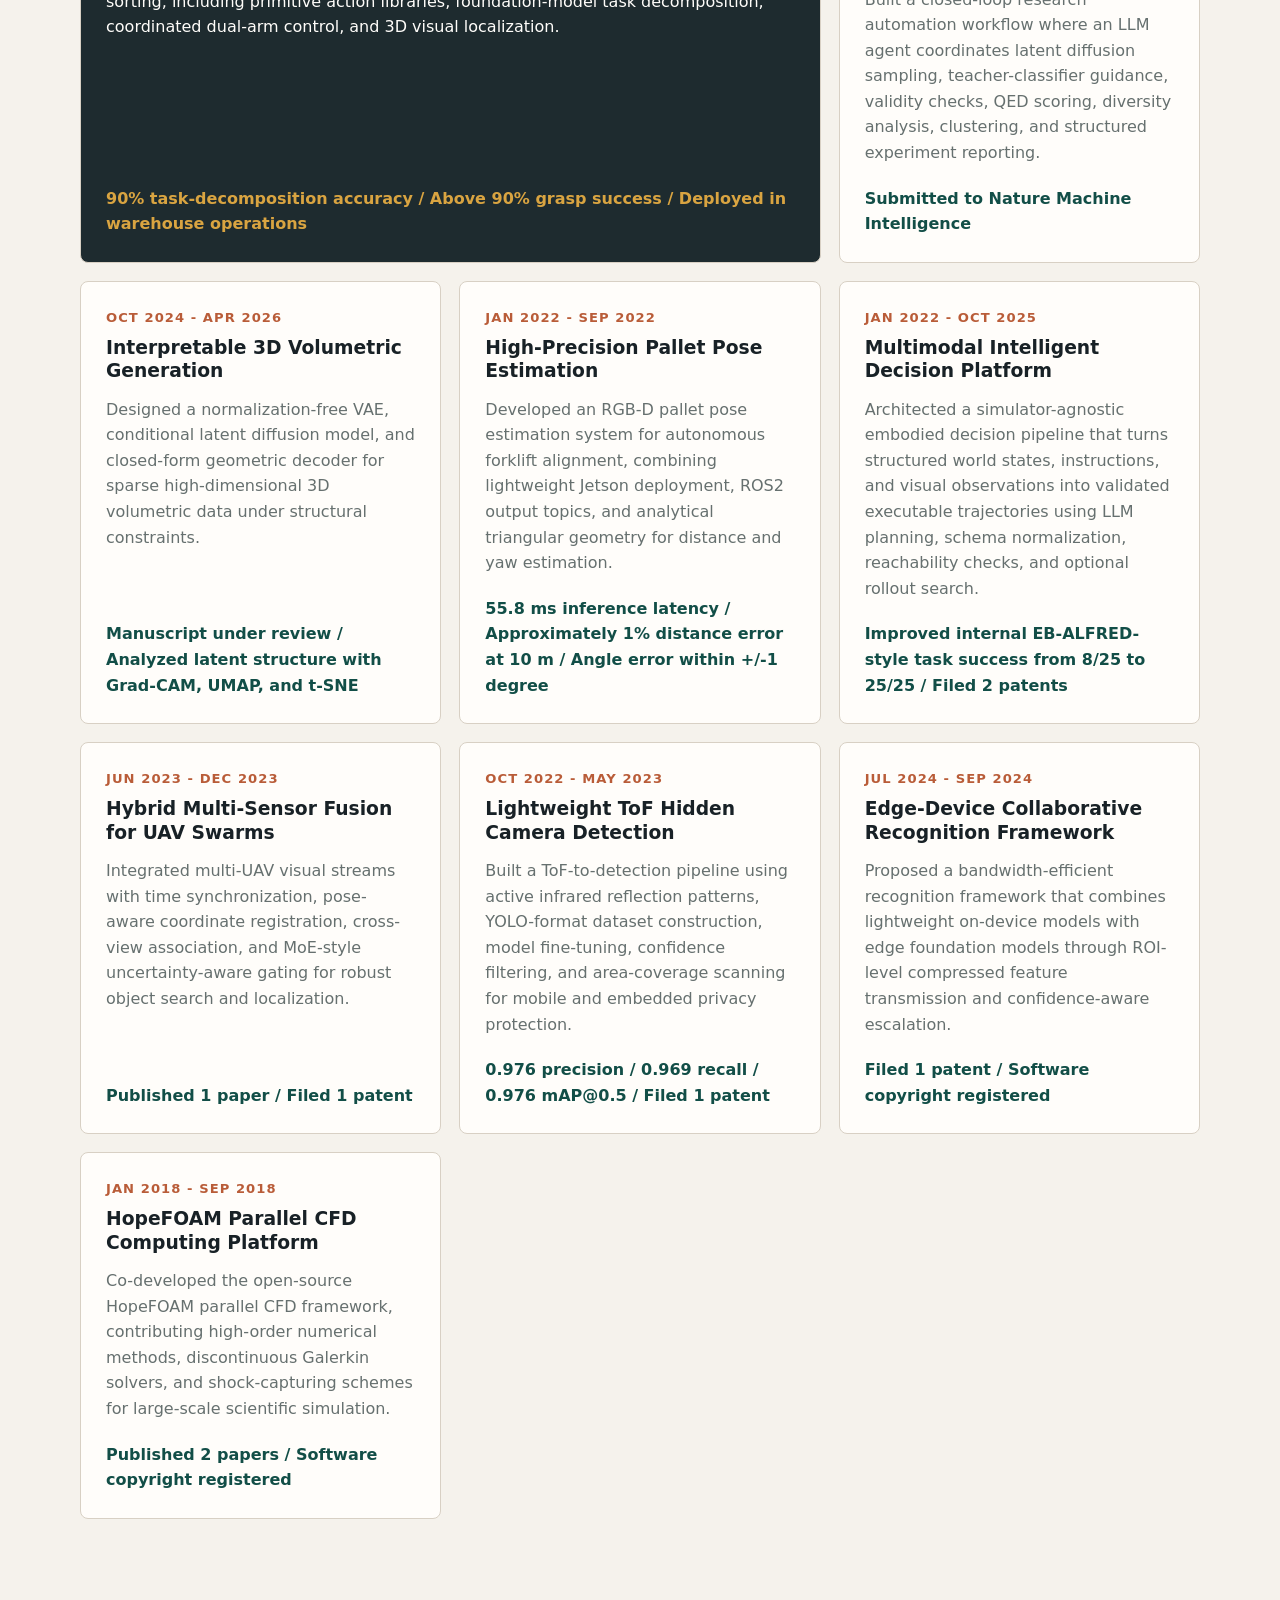
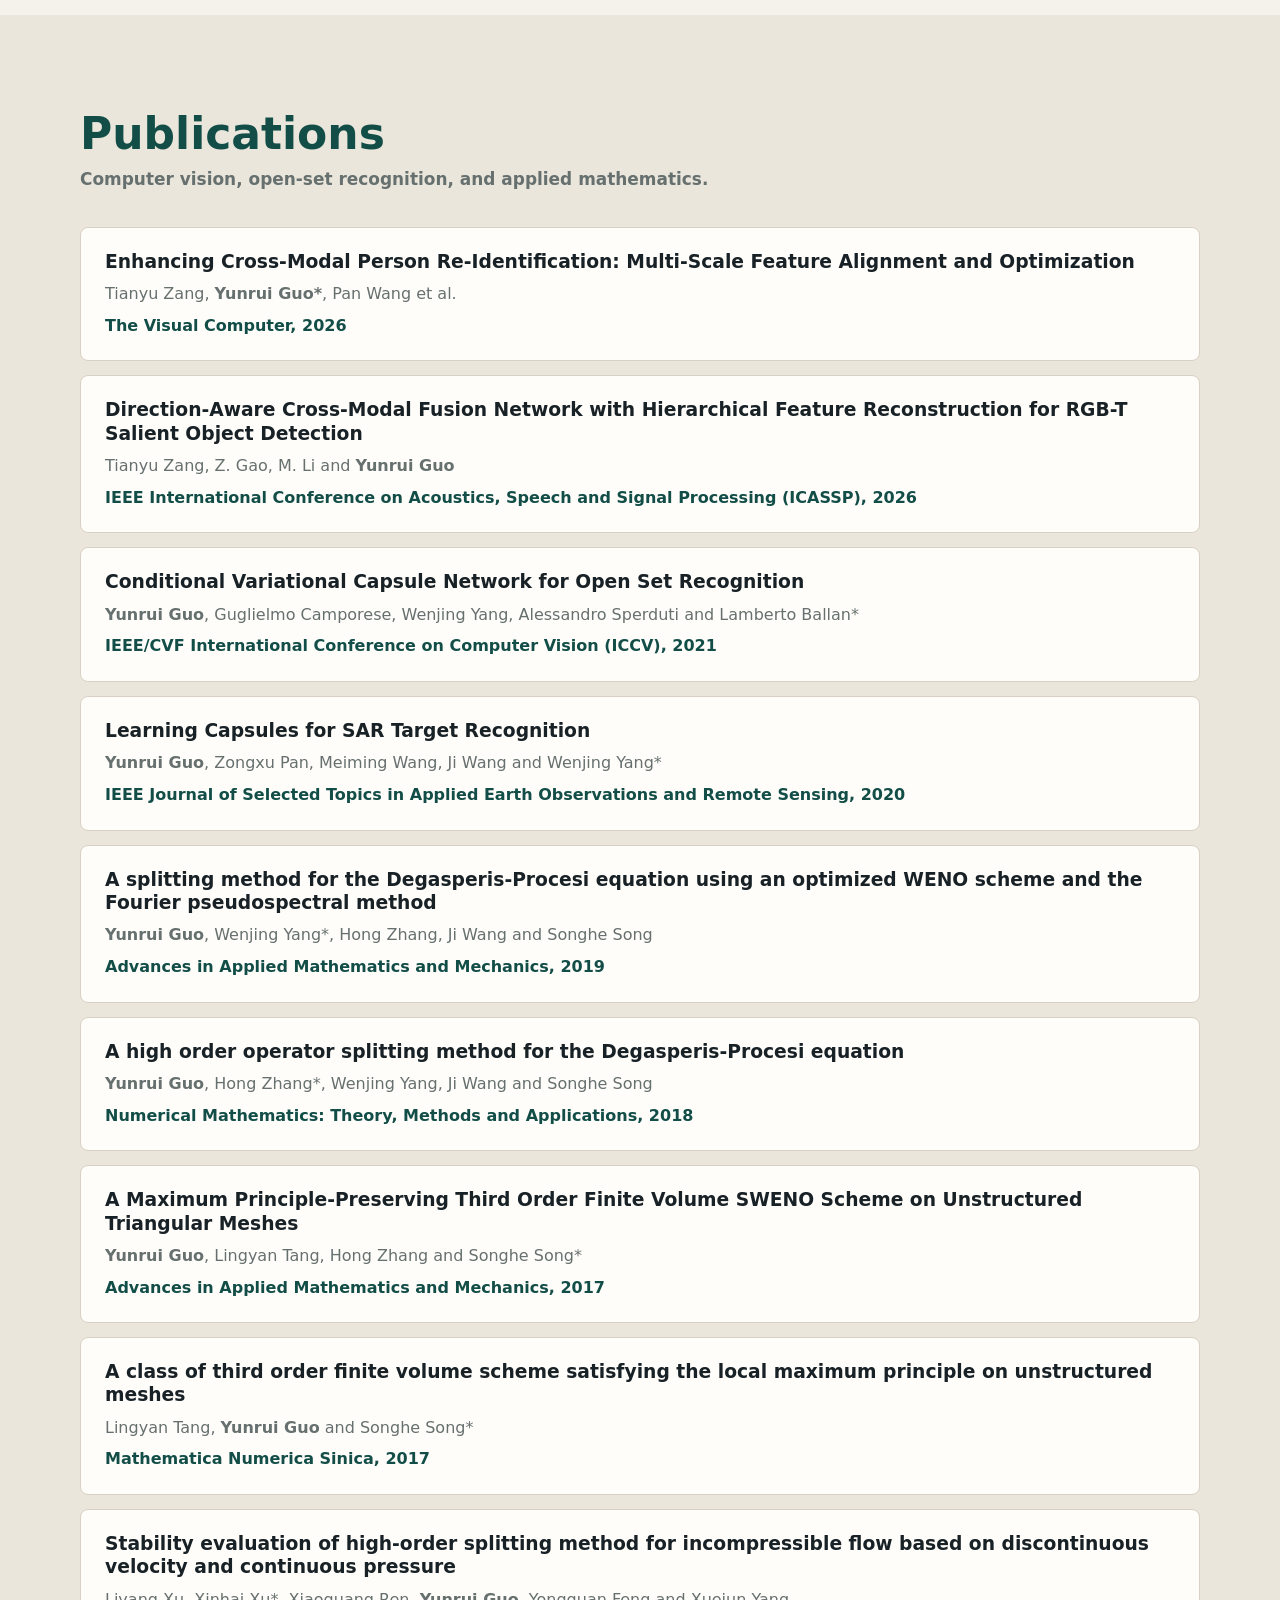
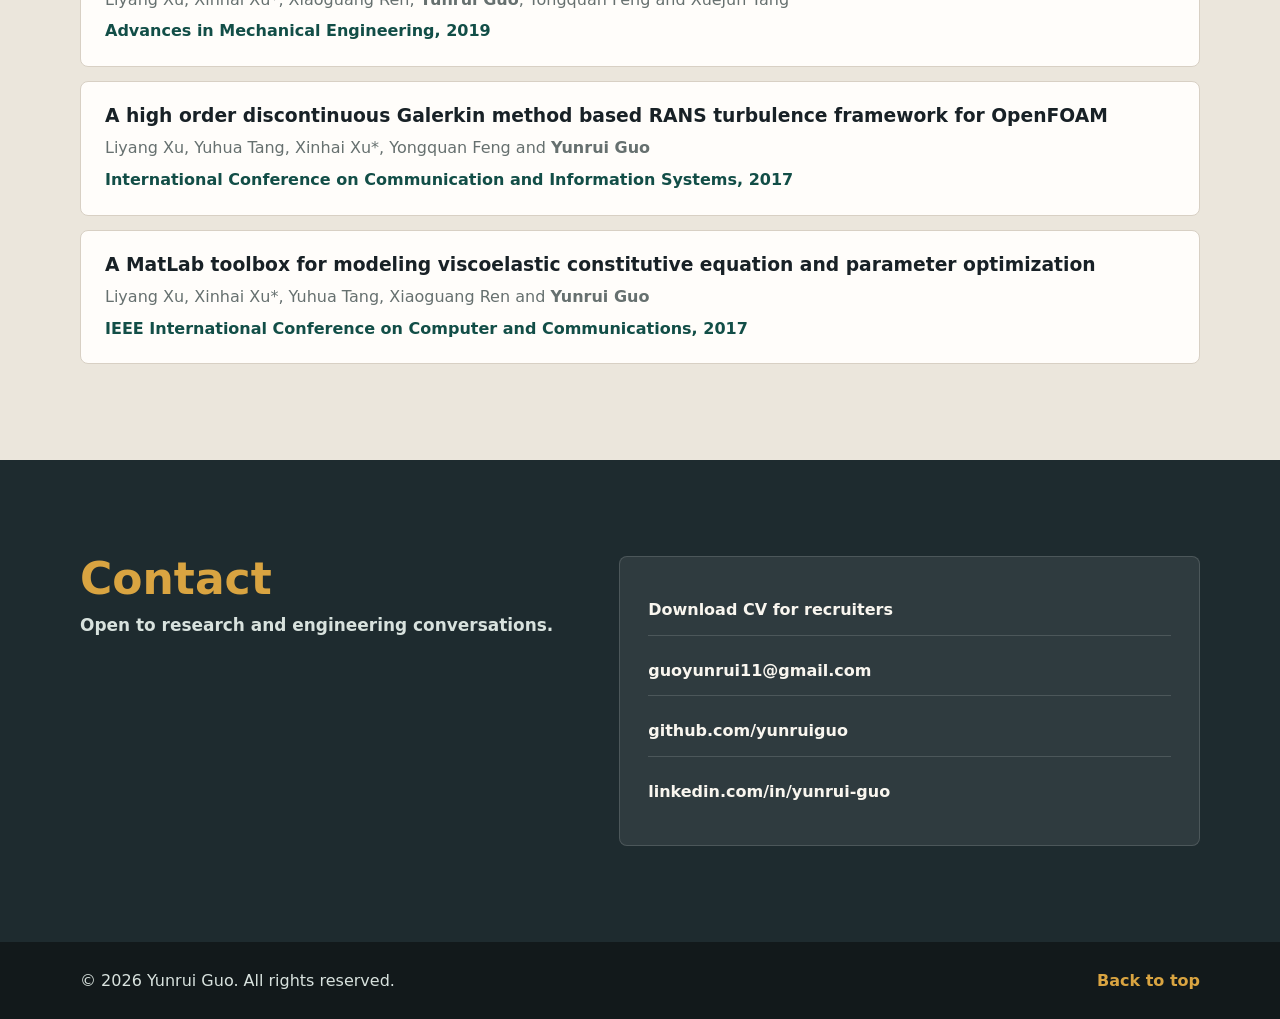
==== commit cd41ac2c: "Publish complete publication list" ====
--- a/index.html
+++ b/index.html
@@ -360,6 +360,11 @@
                         <span>The Visual Computer, 2026</span>
                     </article>
                     <article class="publication-item">
+                        <h3>Direction-Aware Cross-Modal Fusion Network with Hierarchical Feature Reconstruction for RGB-T Salient Object Detection</h3>
+                        <p>Tianyu Zang, Z. Gao, M. Li and <strong>Yunrui Guo</strong></p>
+                        <span>IEEE International Conference on Acoustics, Speech and Signal Processing (ICASSP), 2026</span>
+                    </article>
+                    <article class="publication-item">
                         <h3>Conditional Variational Capsule Network for Open Set Recognition</h3>
                         <p><strong>Yunrui Guo</strong>, Guglielmo Camporese, Wenjing Yang, Alessandro Sperduti and Lamberto Ballan*</p>
                         <span>IEEE/CVF International Conference on Computer Vision (ICCV), 2021</span>
@@ -370,7 +375,7 @@
                         <span>IEEE Journal of Selected Topics in Applied Earth Observations and Remote Sensing, 2020</span>
                     </article>
                     <article class="publication-item">
-                        <h3>A splitting method for the Degasperis-Procesi equation using an optimized WENO scheme</h3>
+                        <h3>A splitting method for the Degasperis-Procesi equation using an optimized WENO scheme and the Fourier pseudospectral method</h3>
                         <p><strong>Yunrui Guo</strong>, Wenjing Yang*, Hong Zhang, Ji Wang and Songhe Song</p>
                         <span>Advances in Applied Mathematics and Mechanics, 2019</span>
                     </article>
@@ -378,6 +383,31 @@
                         <h3>A high order operator splitting method for the Degasperis-Procesi equation</h3>
                         <p><strong>Yunrui Guo</strong>, Hong Zhang*, Wenjing Yang, Ji Wang and Songhe Song</p>
                         <span>Numerical Mathematics: Theory, Methods and Applications, 2018</span>
+                    </article>
+                    <article class="publication-item">
+                        <h3>A Maximum Principle-Preserving Third Order Finite Volume SWENO Scheme on Unstructured Triangular Meshes</h3>
+                        <p><strong>Yunrui Guo</strong>, Lingyan Tang, Hong Zhang and Songhe Song*</p>
+                        <span>Advances in Applied Mathematics and Mechanics, 2017</span>
+                    </article>
+                    <article class="publication-item">
+                        <h3>A class of third order finite volume scheme satisfying the local maximum principle on unstructured meshes</h3>
+                        <p>Lingyan Tang, <strong>Yunrui Guo</strong> and Songhe Song*</p>
+                        <span>Mathematica Numerica Sinica, 2017</span>
+                    </article>
+                    <article class="publication-item">
+                        <h3>Stability evaluation of high-order splitting method for incompressible flow based on discontinuous velocity and continuous pressure</h3>
+                        <p>Liyang Xu, Xinhai Xu*, Xiaoguang Ren, <strong>Yunrui Guo</strong>, Yongquan Feng and Xuejun Yang</p>
+                        <span>Advances in Mechanical Engineering, 2019</span>
+                    </article>
+                    <article class="publication-item">
+                        <h3>A high order discontinuous Galerkin method based RANS turbulence framework for OpenFOAM</h3>
+                        <p>Liyang Xu, Yuhua Tang, Xinhai Xu*, Yongquan Feng and <strong>Yunrui Guo</strong></p>
+                        <span>International Conference on Communication and Information Systems, 2017</span>
+                    </article>
+                    <article class="publication-item">
+                        <h3>A MatLab toolbox for modeling viscoelastic constitutive equation and parameter optimization</h3>
+                        <p>Liyang Xu, Xinhai Xu*, Yuhua Tang, Xiaoguang Ren and <strong>Yunrui Guo</strong></p>
+                        <span>IEEE International Conference on Computer and Communications, 2017</span>
                     </article>
                 </div>
             </div>
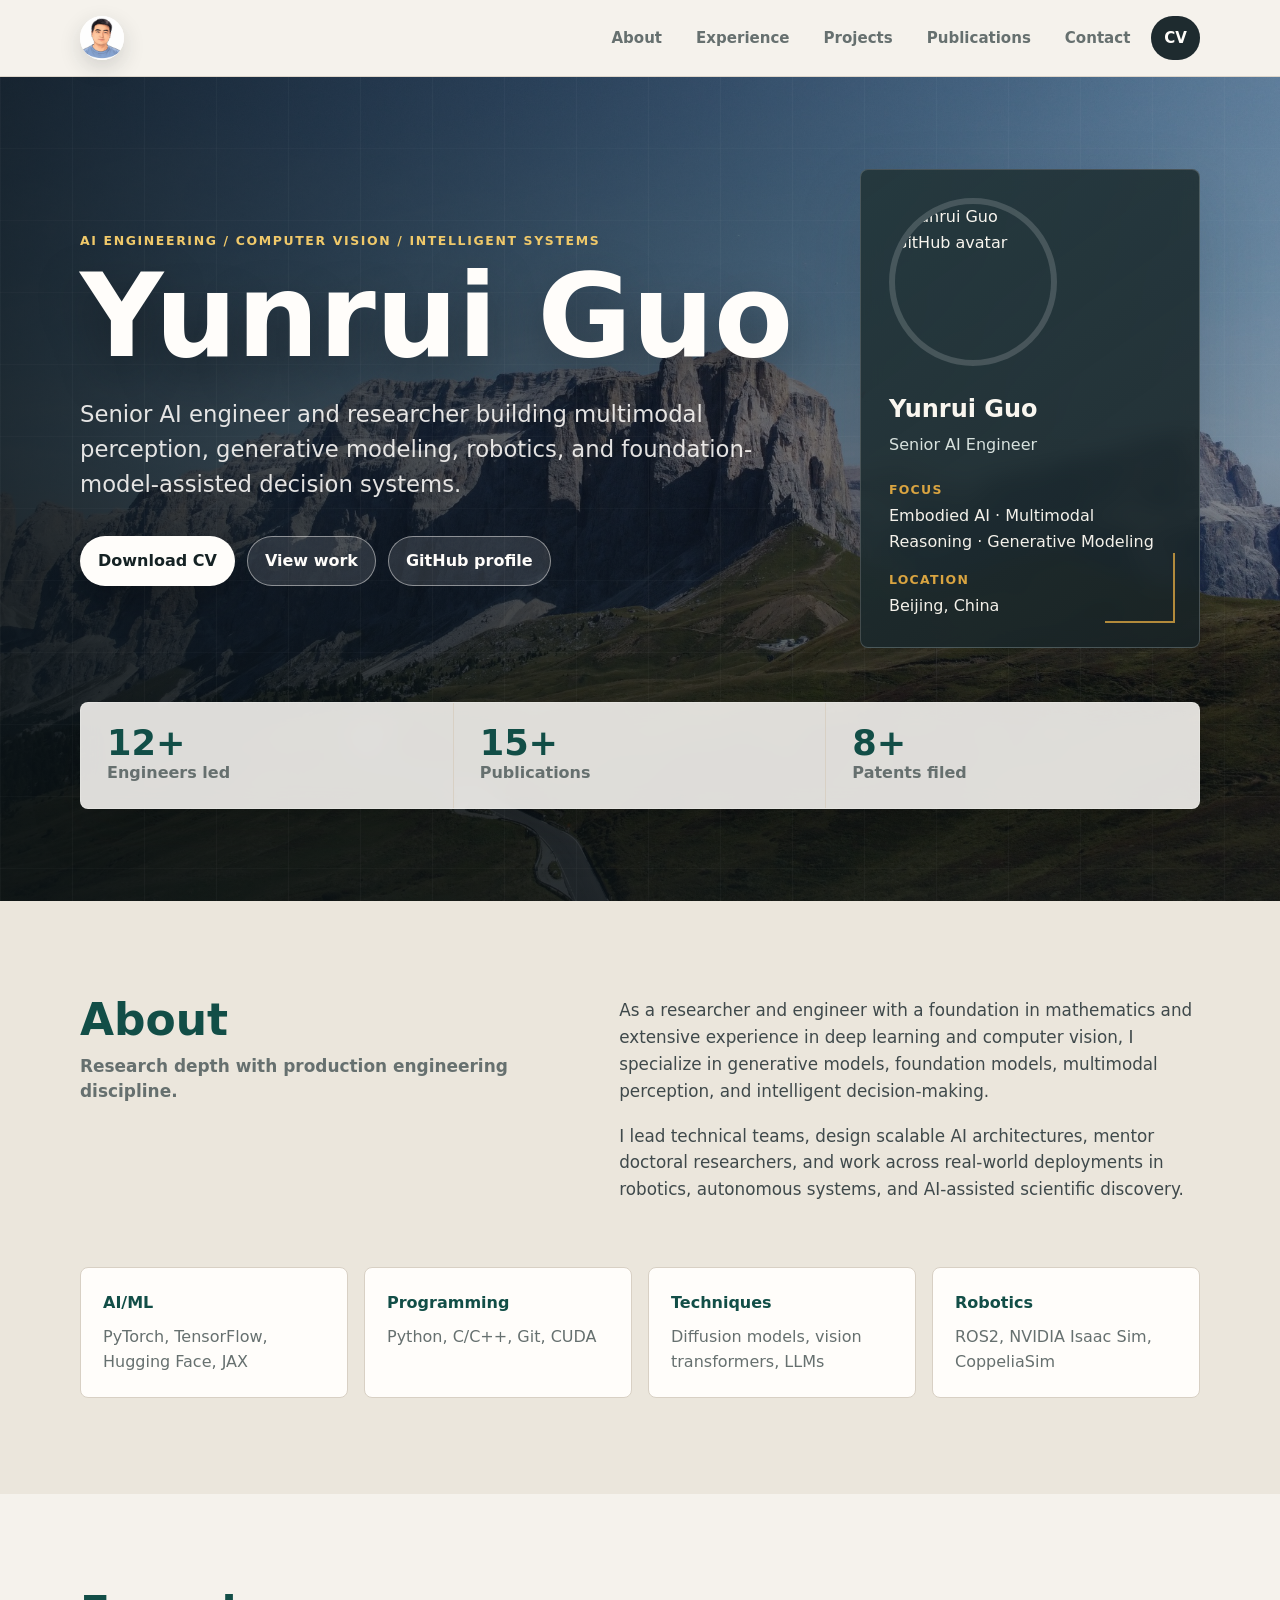
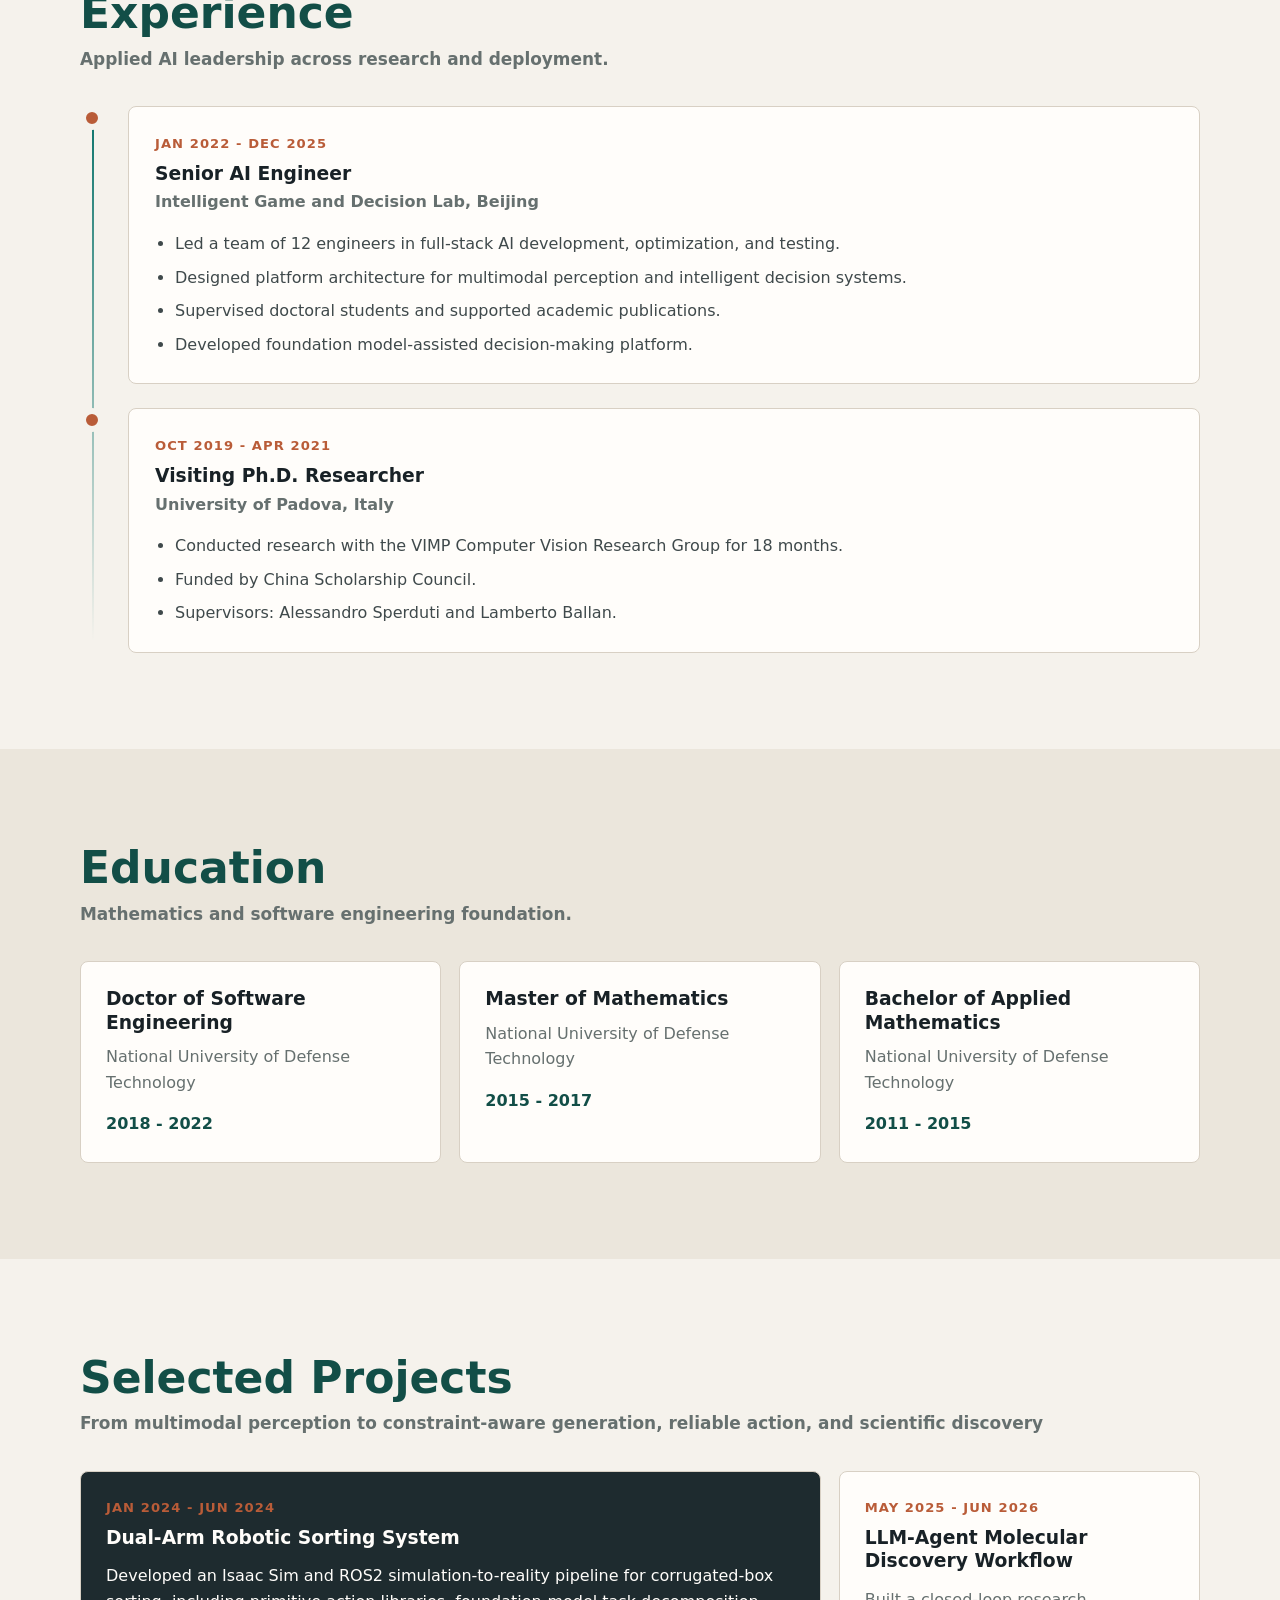
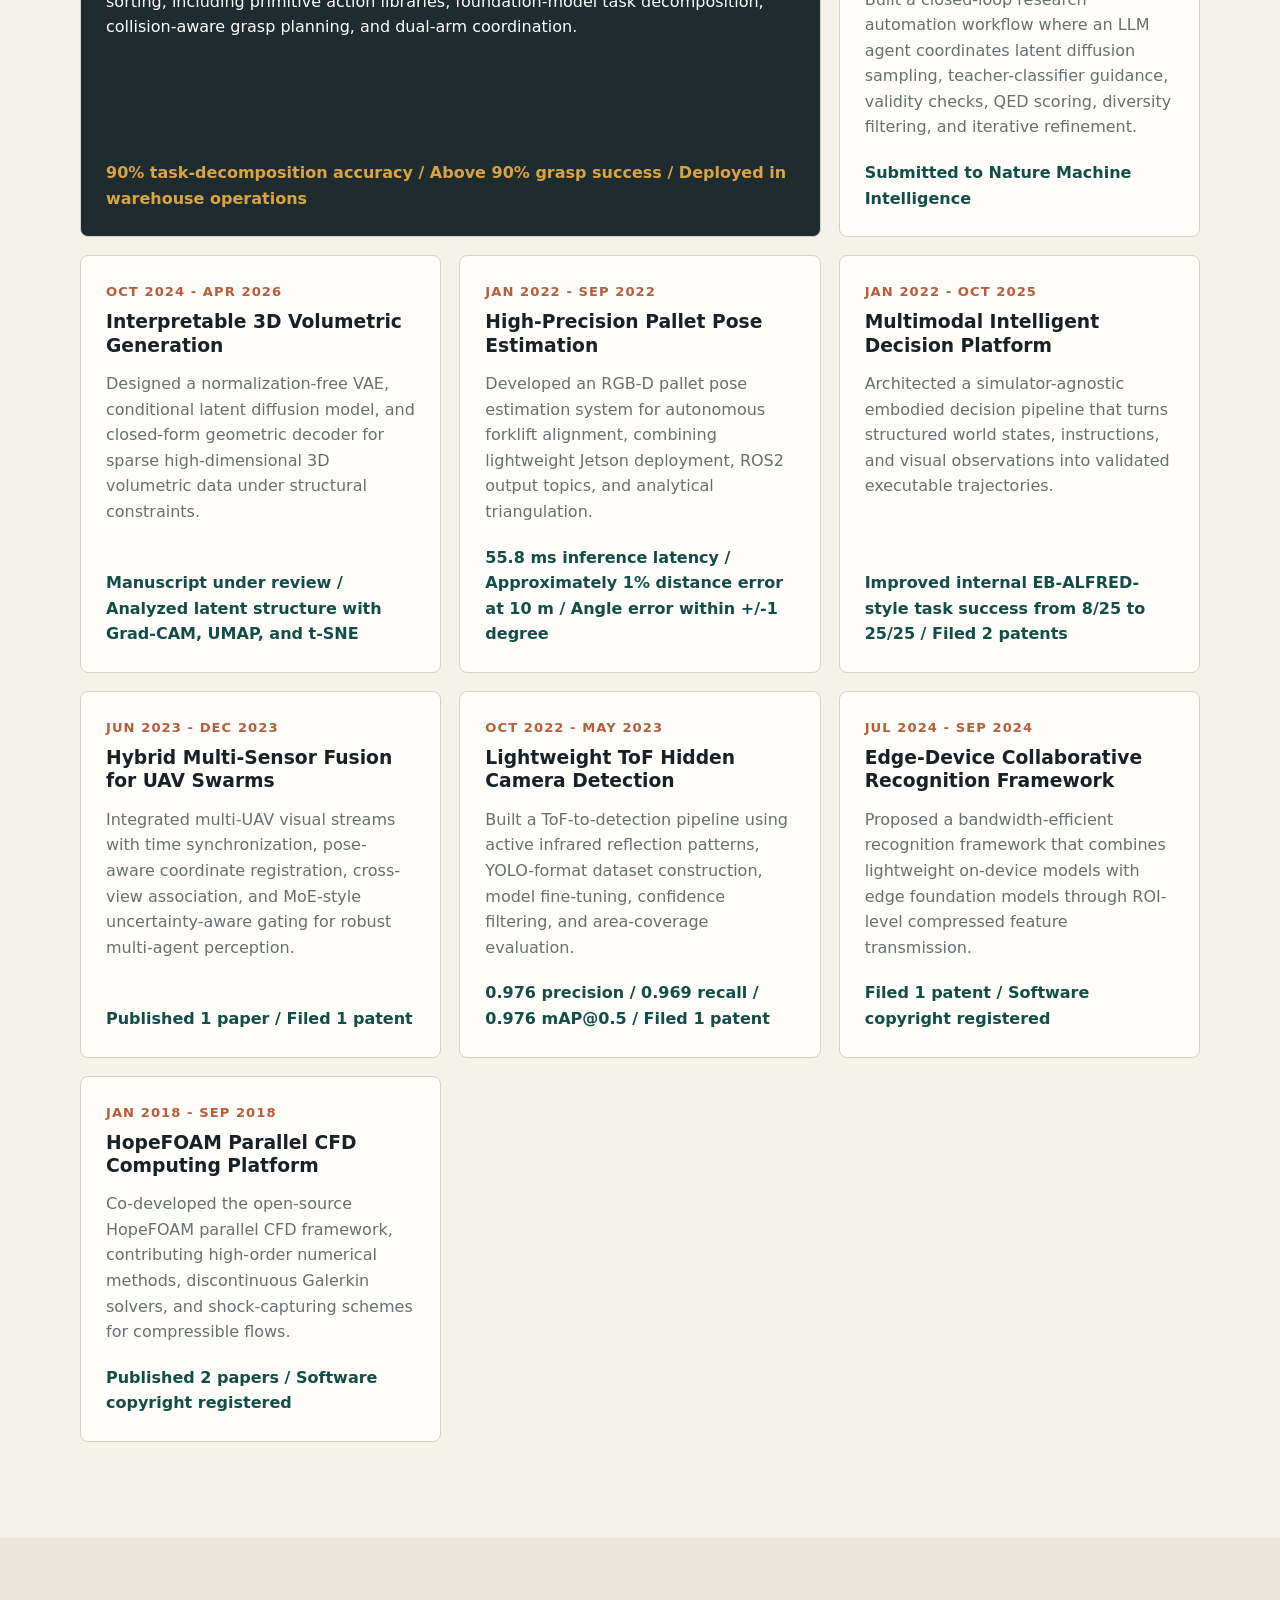
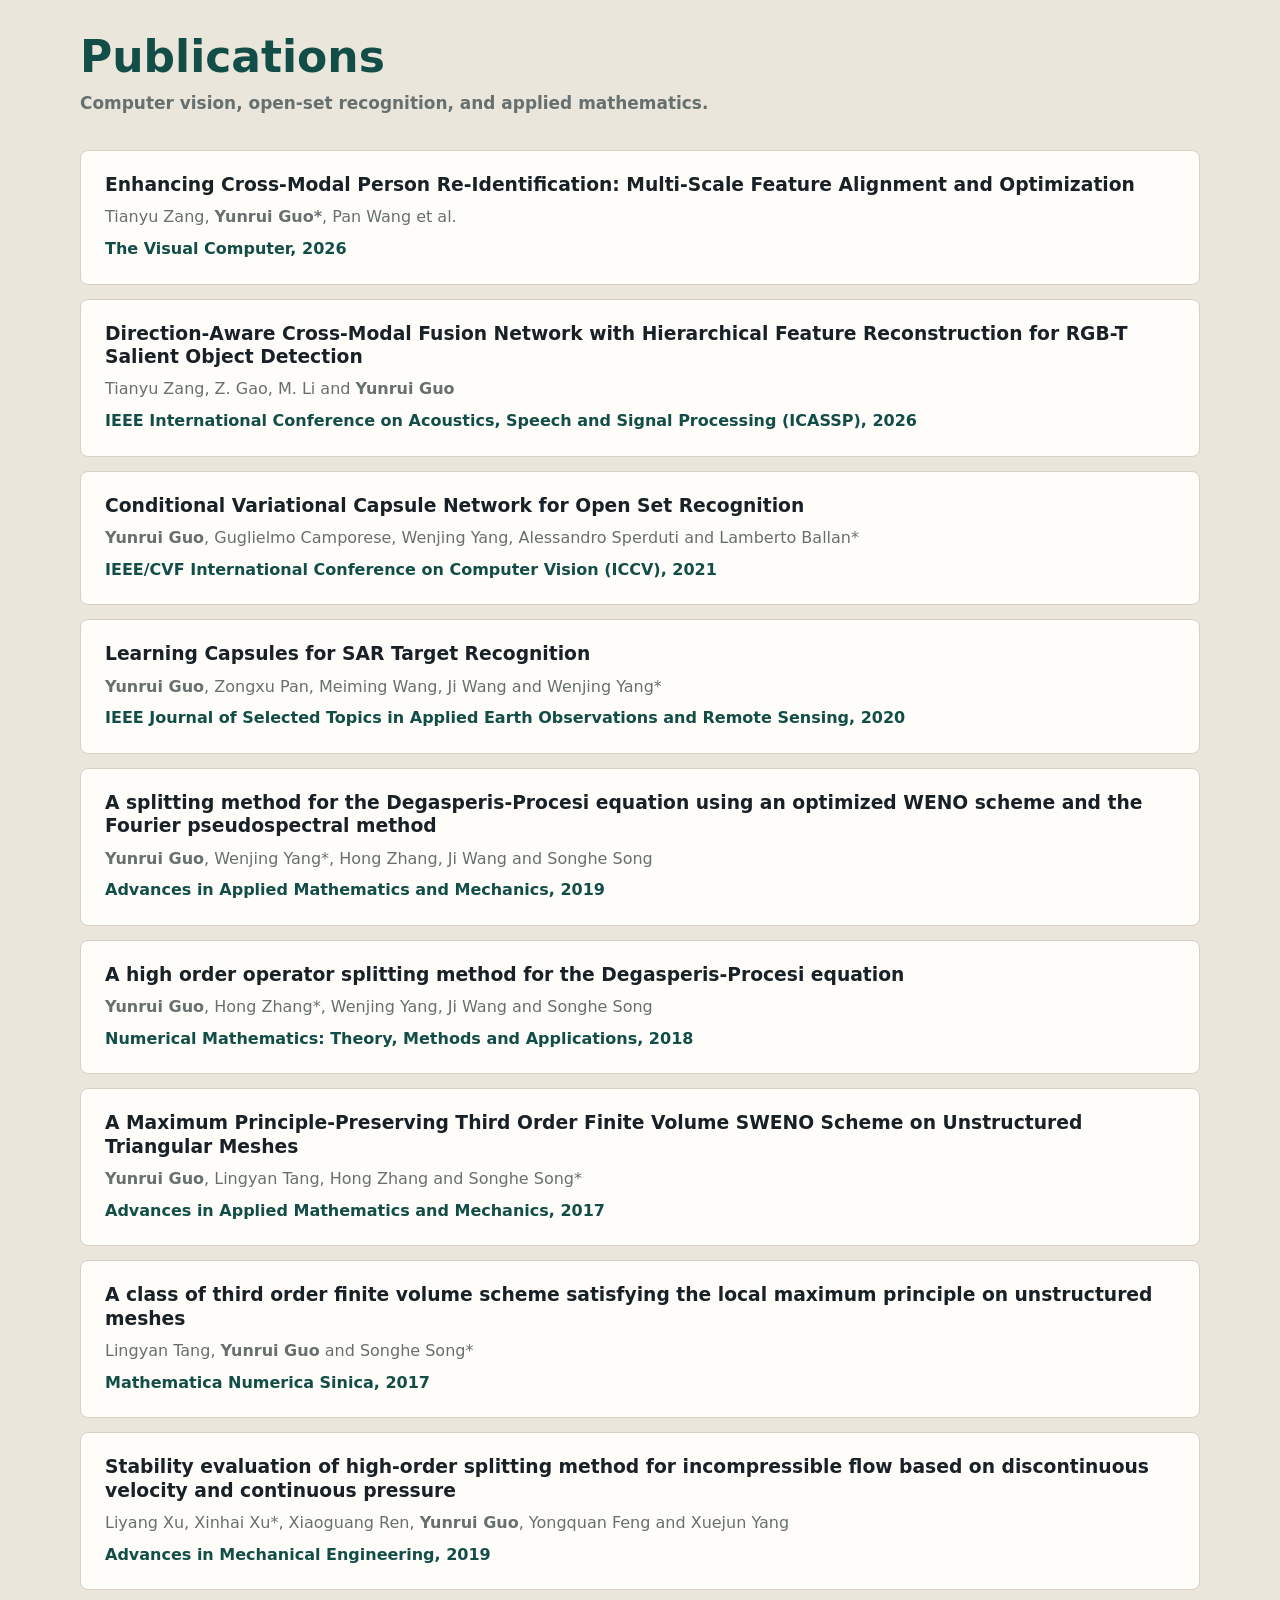
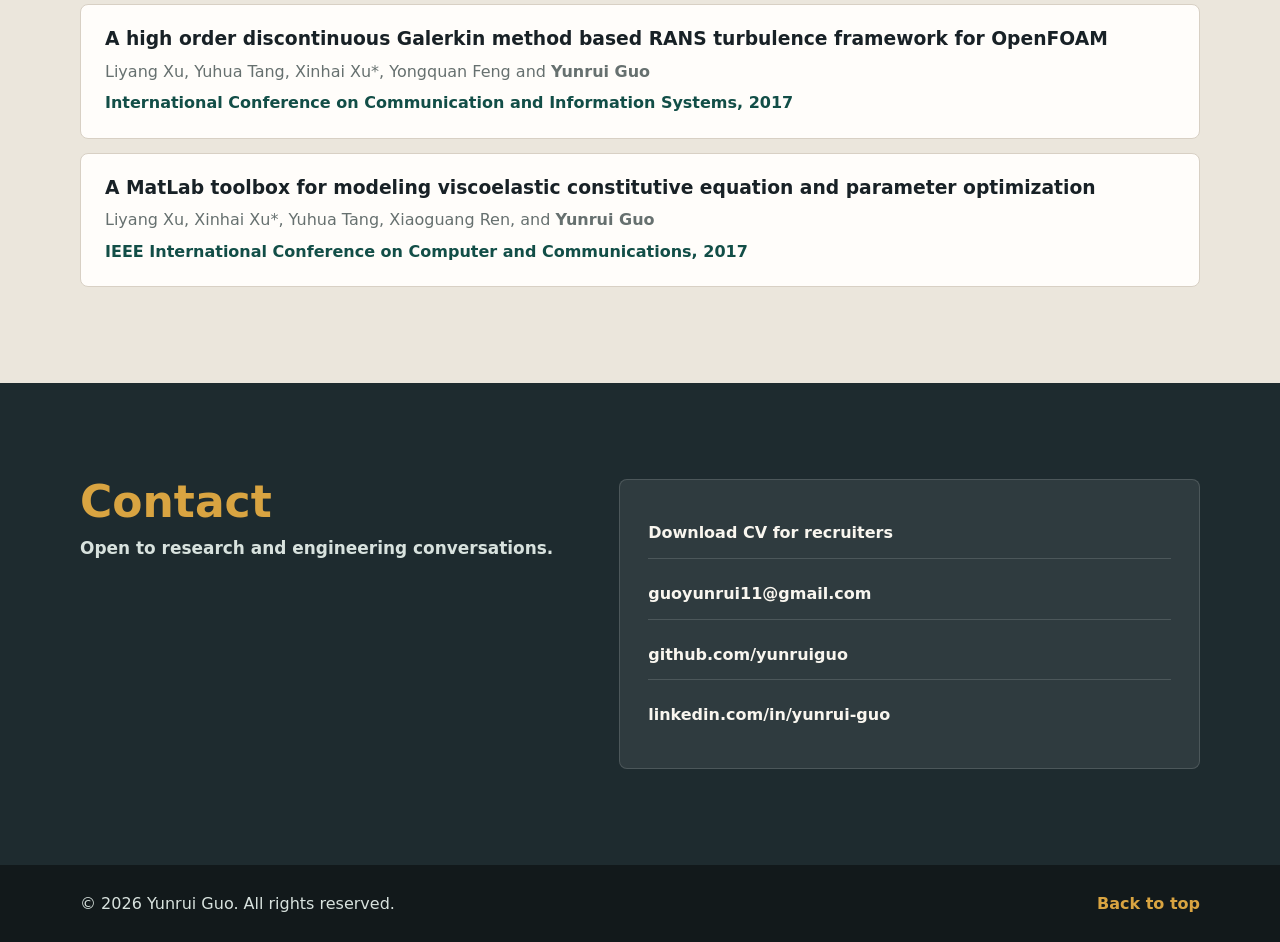
==== commit 7eaab76b: "Use profile portrait as site logo" ====
--- a/index.html
+++ b/index.html
@@ -15,17 +15,16 @@
     <meta property="og:title" content="Yunrui Guo | AI Engineer & Researcher">
     <meta property="og:description" content="Personal homepage of Yunrui Guo, an AI engineer and researcher focused on computer vision, generative models, robotics, and intelligent decision systems.">
     <meta property="og:url" content="https://yunruiguo.github.io/">
-    <meta property="og:image" content="https://yunruiguo.github.io/assets/site-logo-cat-512.png">
+    <meta property="og:image" content="https://yunruiguo.github.io/assets/profile-portrait.webp">
     <meta property="profile:first_name" content="Yunrui">
     <meta property="profile:last_name" content="Guo">
     <meta name="twitter:card" content="summary">
     <meta name="twitter:title" content="Yunrui Guo | AI Engineer & Researcher">
     <meta name="twitter:description" content="AI engineer and researcher focused on computer vision, generative models, robotics, and intelligent decision systems.">
-    <meta name="twitter:image" content="https://yunruiguo.github.io/assets/site-logo-cat-512.png">
+    <meta name="twitter:image" content="https://yunruiguo.github.io/assets/profile-portrait.webp">
     <title>Yunrui Guo | AI Engineer & Researcher</title>
-    <link rel="icon" type="image/svg+xml" href="assets/site-logo-cat.svg">
-    <link rel="icon" type="image/png" sizes="512x512" href="assets/site-logo-cat-512.png">
-    <link rel="apple-touch-icon" href="assets/site-logo-cat-512.png">
+    <link rel="icon" type="image/webp" href="assets/profile-portrait.webp">
+    <link rel="apple-touch-icon" href="assets/profile-portrait.webp">
     <link rel="preconnect" href="https://github.com">
     <link rel="stylesheet" href="styles.css">
     <script type="application/ld+json">
@@ -44,7 +43,7 @@
                     "Yunrui Guo Researcher"
                 ],
                 "url": "https://yunruiguo.github.io/",
-                "image": "https://yunruiguo.github.io/assets/site-logo-cat-512.png",
+                "image": "https://yunruiguo.github.io/assets/profile-portrait.webp",
                 "jobTitle": "AI Engineer and Researcher",
                 "email": "mailto:guoyunrui11@gmail.com",
                 "alumniOf": {
@@ -75,13 +74,13 @@
                 "name": "Yunrui Guo | AI Engineer & Researcher",
                 "description": "Personal homepage of Yunrui Guo, an AI engineer and researcher focused on computer vision, generative models, robotics, and intelligent decision systems.",
                 "datePublished": "2026-07-01",
-                "dateModified": "2026-07-18",
+                "dateModified": "2026-07-27",
                 "about": {
                     "@id": "https://yunruiguo.github.io/#yunrui-guo"
                 },
                 "primaryImageOfPage": {
                     "@type": "ImageObject",
-                    "url": "https://yunruiguo.github.io/assets/site-logo-cat-512.png"
+                    "url": "https://yunruiguo.github.io/assets/profile-portrait.webp"
                 }
             },
             {
@@ -90,7 +89,7 @@
                 "url": "https://yunruiguo.github.io/",
                 "name": "Yunrui Guo",
                 "description": "Personal website and CV of Yunrui Guo.",
-                "dateModified": "2026-07-18",
+                "dateModified": "2026-07-27",
                 "publisher": {
                     "@id": "https://yunruiguo.github.io/#yunrui-guo"
                 }
@@ -103,7 +102,7 @@
     <header class="site-header">
         <nav class="navbar" aria-label="Primary navigation">
             <a href="#home" class="nav-logo" aria-label="Yunrui Guo home">
-                <img src="assets/site-logo-cat.svg" alt="" width="44" height="44">
+                <img src="assets/profile-portrait.webp" alt="" width="44" height="44">
             </a>
             <button class="nav-toggle" type="button" aria-expanded="false" aria-controls="nav-menu">
                 <span></span>
@@ -176,8 +175,8 @@
                     <h2>Research depth with production engineering discipline.</h2>
                 </div>
                 <div class="section-copy">
-                    <p>As a researcher and engineer with a foundation in mathematics and extensive experience in deep learning and computer vision, I specialize in generative models, foundation models, multimodal perception, and intelligent decision systems.</p>
-                    <p>I lead technical teams, design scalable AI architectures, mentor doctoral researchers, and work across real-world deployments in robotics, autonomous systems, and AI-assisted decision-making.</p>
+                    <p>As a researcher and engineer with a foundation in mathematics and extensive experience in deep learning and computer vision, I specialize in generative models, foundation models, multimodal perception, and intelligent decision-making.</p>
+                    <p>I lead technical teams, design scalable AI architectures, mentor doctoral researchers, and work across real-world deployments in robotics, autonomous systems, and AI-assisted scientific discovery.</p>
                 </div>
             </div>
             <div class="container skill-grid" aria-label="Technical skills">
@@ -276,7 +275,7 @@
                             <span>Jan 2024 - Jun 2024</span>
                         </div>
                         <h3>Dual-Arm Robotic Sorting System</h3>
-                        <p>Developed an Isaac Sim and ROS2 simulation-to-reality pipeline for corrugated-box sorting, including primitive action libraries, foundation-model task decomposition, coordinated dual-arm control, and 3D visual localization.</p>
+                        <p>Developed an Isaac Sim and ROS2 simulation-to-reality pipeline for corrugated-box sorting, including primitive action libraries, foundation-model task decomposition, collision-aware grasp planning, and dual-arm coordination.</p>
                         <p class="project-result">90% task-decomposition accuracy / Above 90% grasp success / Deployed in warehouse operations</p>
                     </a>
                     <a href="https://github.com/yunruiguo/llm-agent-orchestrated-molecular-discovery-workflow" target="_blank" rel="noopener noreferrer" class="project-card">
@@ -284,7 +283,7 @@
                             <span>May 2025 - Jun 2026</span>
                         </div>
                         <h3>LLM-Agent Molecular Discovery Workflow</h3>
-                        <p>Built a closed-loop research automation workflow where an LLM agent coordinates latent diffusion sampling, teacher-classifier guidance, validity checks, QED scoring, diversity analysis, clustering, and structured experiment reporting.</p>
+                        <p>Built a closed-loop research automation workflow where an LLM agent coordinates latent diffusion sampling, teacher-classifier guidance, validity checks, QED scoring, diversity filtering, and iterative refinement.</p>
                         <p class="project-result">Submitted to Nature Machine Intelligence</p>
                     </a>
                     <a href="https://github.com/yunruiguo/Implant-location-and-generation-based-on-diffusion-models" target="_blank" rel="noopener noreferrer" class="project-card">
@@ -300,7 +299,7 @@
                             <span>Jan 2022 - Sep 2022</span>
                         </div>
                         <h3>High-Precision Pallet Pose Estimation</h3>
-                        <p>Developed an RGB-D pallet pose estimation system for autonomous forklift alignment, combining lightweight Jetson deployment, ROS2 output topics, and analytical triangular geometry for distance and yaw estimation.</p>
+                        <p>Developed an RGB-D pallet pose estimation system for autonomous forklift alignment, combining lightweight Jetson deployment, ROS2 output topics, and analytical triangulation.</p>
                         <p class="project-result">55.8 ms inference latency / Approximately 1% distance error at 10 m / Angle error within +/-1 degree</p>
                     </a>
                     <a href="https://github.com/yunruiguo/EB-ALFRED-Decision-Pipeline" target="_blank" rel="noopener noreferrer" class="project-card">
@@ -308,7 +307,7 @@
                             <span>Jan 2022 - Oct 2025</span>
                         </div>
                         <h3>Multimodal Intelligent Decision Platform</h3>
-                        <p>Architected a simulator-agnostic embodied decision pipeline that turns structured world states, instructions, and visual observations into validated executable trajectories using LLM planning, schema normalization, reachability checks, and optional rollout search.</p>
+                        <p>Architected a simulator-agnostic embodied decision pipeline that turns structured world states, instructions, and visual observations into validated executable trajectories.</p>
                         <p class="project-result">Improved internal EB-ALFRED-style task success from 8/25 to 25/25 / Filed 2 patents</p>
                     </a>
                     <article class="project-card">
@@ -316,7 +315,7 @@
                             <span>Jun 2023 - Dec 2023</span>
                         </div>
                         <h3>Hybrid Multi-Sensor Fusion for UAV Swarms</h3>
-                        <p>Integrated multi-UAV visual streams with time synchronization, pose-aware coordinate registration, cross-view association, and MoE-style uncertainty-aware gating for robust object search and localization.</p>
+                        <p>Integrated multi-UAV visual streams with time synchronization, pose-aware coordinate registration, cross-view association, and MoE-style uncertainty-aware gating for robust multi-agent perception.</p>
                         <p class="project-result">Published 1 paper / Filed 1 patent</p>
                     </article>
                     <a href="https://github.com/yunruiguo/Lightweight-ToF-Based-Hidden-Camera-Detection" target="_blank" rel="noopener noreferrer" class="project-card">
@@ -324,7 +323,7 @@
                             <span>Oct 2022 - May 2023</span>
                         </div>
                         <h3>Lightweight ToF Hidden Camera Detection</h3>
-                        <p>Built a ToF-to-detection pipeline using active infrared reflection patterns, YOLO-format dataset construction, model fine-tuning, confidence filtering, and area-coverage scanning for mobile and embedded privacy protection.</p>
+                        <p>Built a ToF-to-detection pipeline using active infrared reflection patterns, YOLO-format dataset construction, model fine-tuning, confidence filtering, and area-coverage evaluation.</p>
                         <p class="project-result">0.976 precision / 0.969 recall / 0.976 mAP@0.5 / Filed 1 patent</p>
                     </a>
                     <article class="project-card">
@@ -332,7 +331,7 @@
                             <span>Jul 2024 - Sep 2024</span>
                         </div>
                         <h3>Edge-Device Collaborative Recognition Framework</h3>
-                        <p>Proposed a bandwidth-efficient recognition framework that combines lightweight on-device models with edge foundation models through ROI-level compressed feature transmission and confidence-aware escalation.</p>
+                        <p>Proposed a bandwidth-efficient recognition framework that combines lightweight on-device models with edge foundation models through ROI-level compressed feature transmission.</p>
                         <p class="project-result">Filed 1 patent / Software copyright registered</p>
                     </article>
                     <a href="https://github.com/yunruiguo/MPP-3rd-finite-volume-SWENO-scheme-for-CFD" target="_blank" rel="noopener noreferrer" class="project-card">
@@ -340,7 +339,7 @@
                             <span>Jan 2018 - Sep 2018</span>
                         </div>
                         <h3>HopeFOAM Parallel CFD Computing Platform</h3>
-                        <p>Co-developed the open-source HopeFOAM parallel CFD framework, contributing high-order numerical methods, discontinuous Galerkin solvers, and shock-capturing schemes for large-scale scientific simulation.</p>
+                        <p>Co-developed the open-source HopeFOAM parallel CFD framework, contributing high-order numerical methods, discontinuous Galerkin solvers, and shock-capturing schemes for compressible flows.</p>
                         <p class="project-result">Published 2 papers / Software copyright registered</p>
                     </a>
                 </div>
@@ -406,7 +405,7 @@
                     </article>
                     <article class="publication-item">
                         <h3>A MatLab toolbox for modeling viscoelastic constitutive equation and parameter optimization</h3>
-                        <p>Liyang Xu, Xinhai Xu*, Yuhua Tang, Xiaoguang Ren and <strong>Yunrui Guo</strong></p>
+                        <p>Liyang Xu, Xinhai Xu*, Yuhua Tang, Xiaoguang Ren, and <strong>Yunrui Guo</strong></p>
                         <span>IEEE International Conference on Computer and Communications, 2017</span>
                     </article>
                 </div>
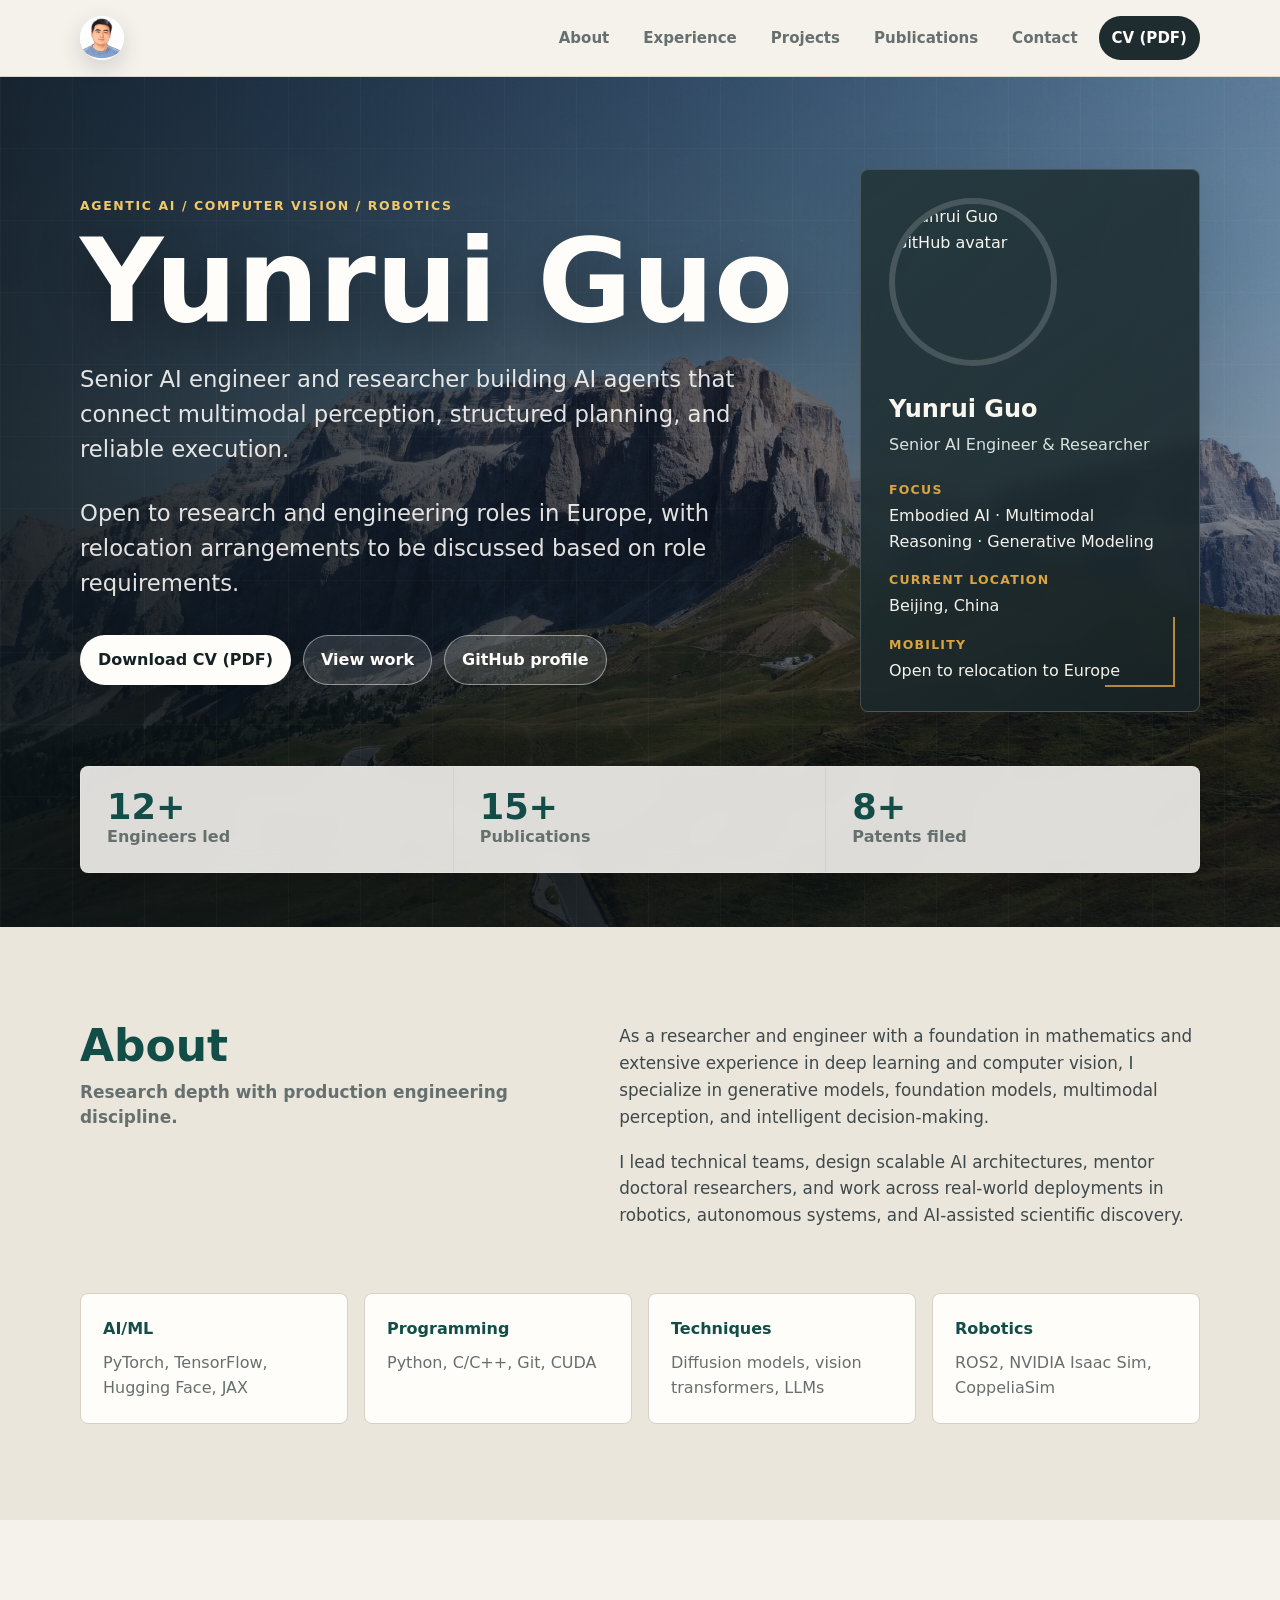
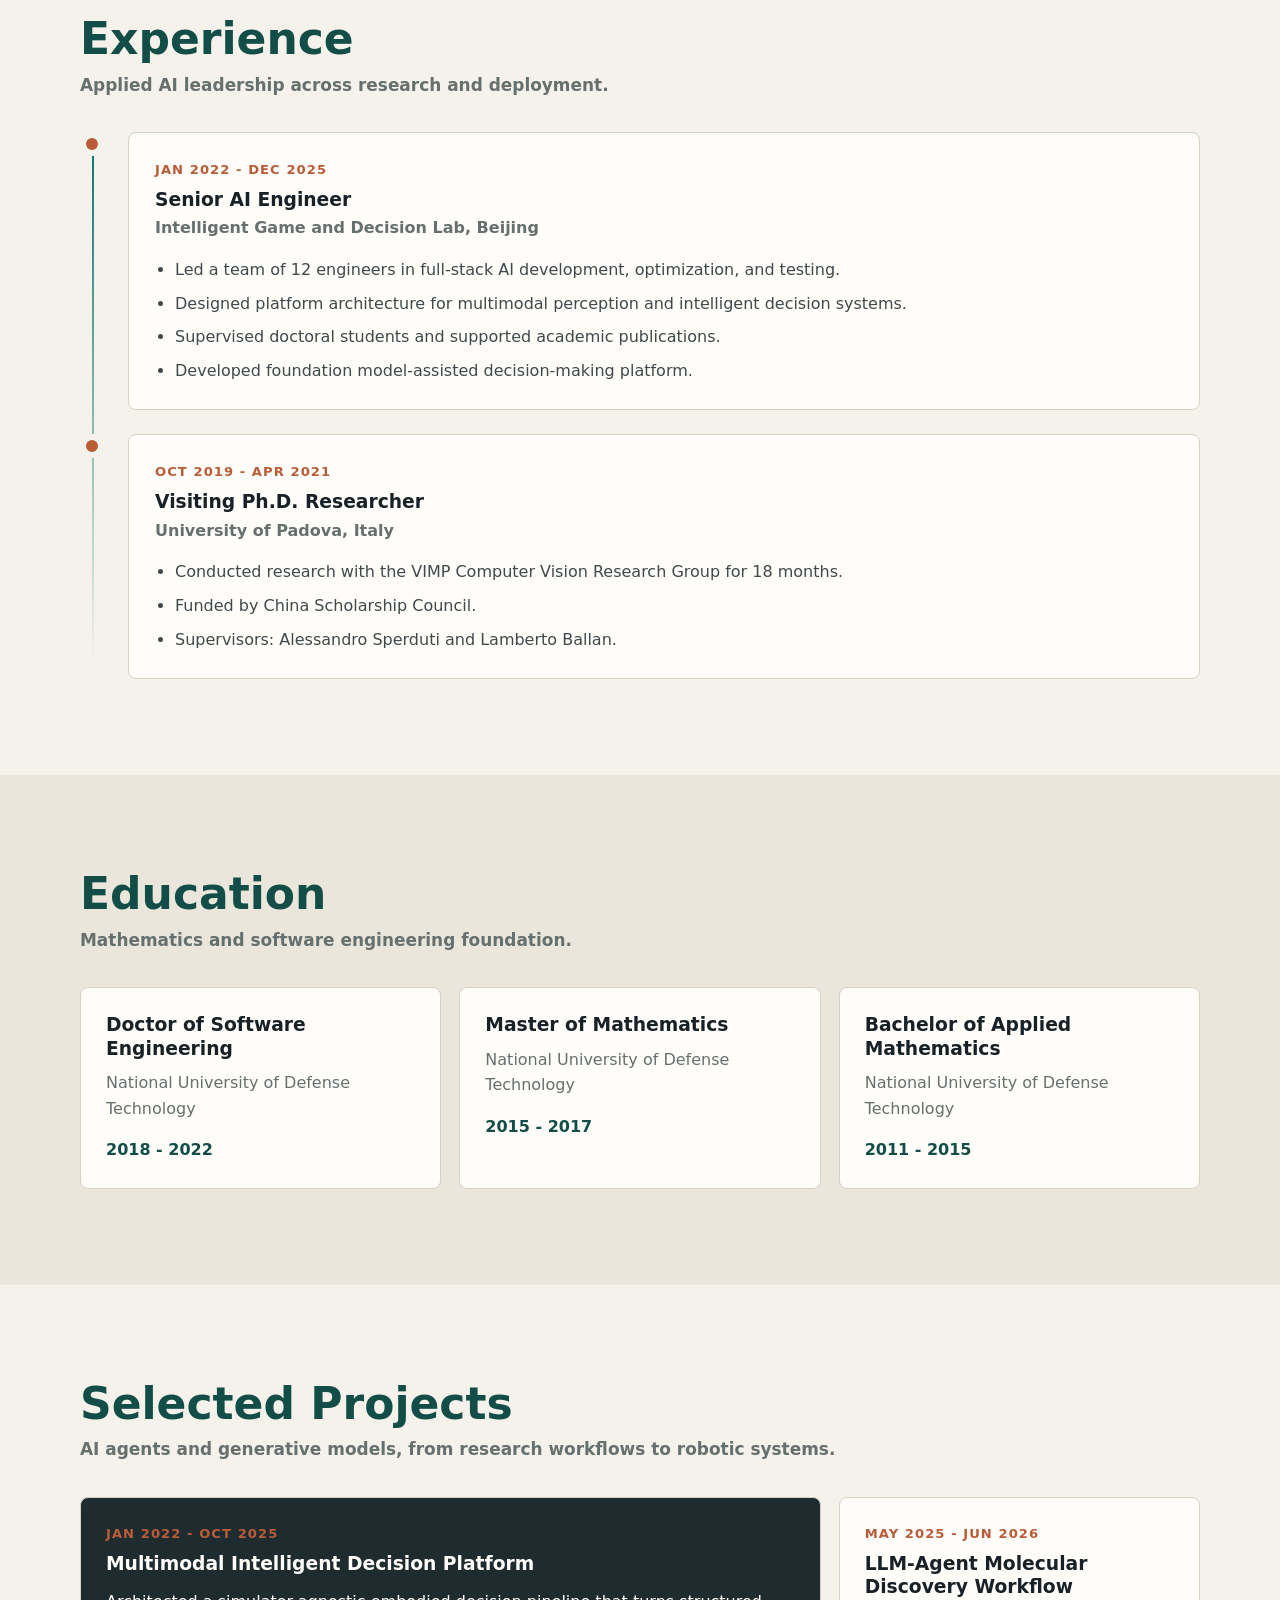
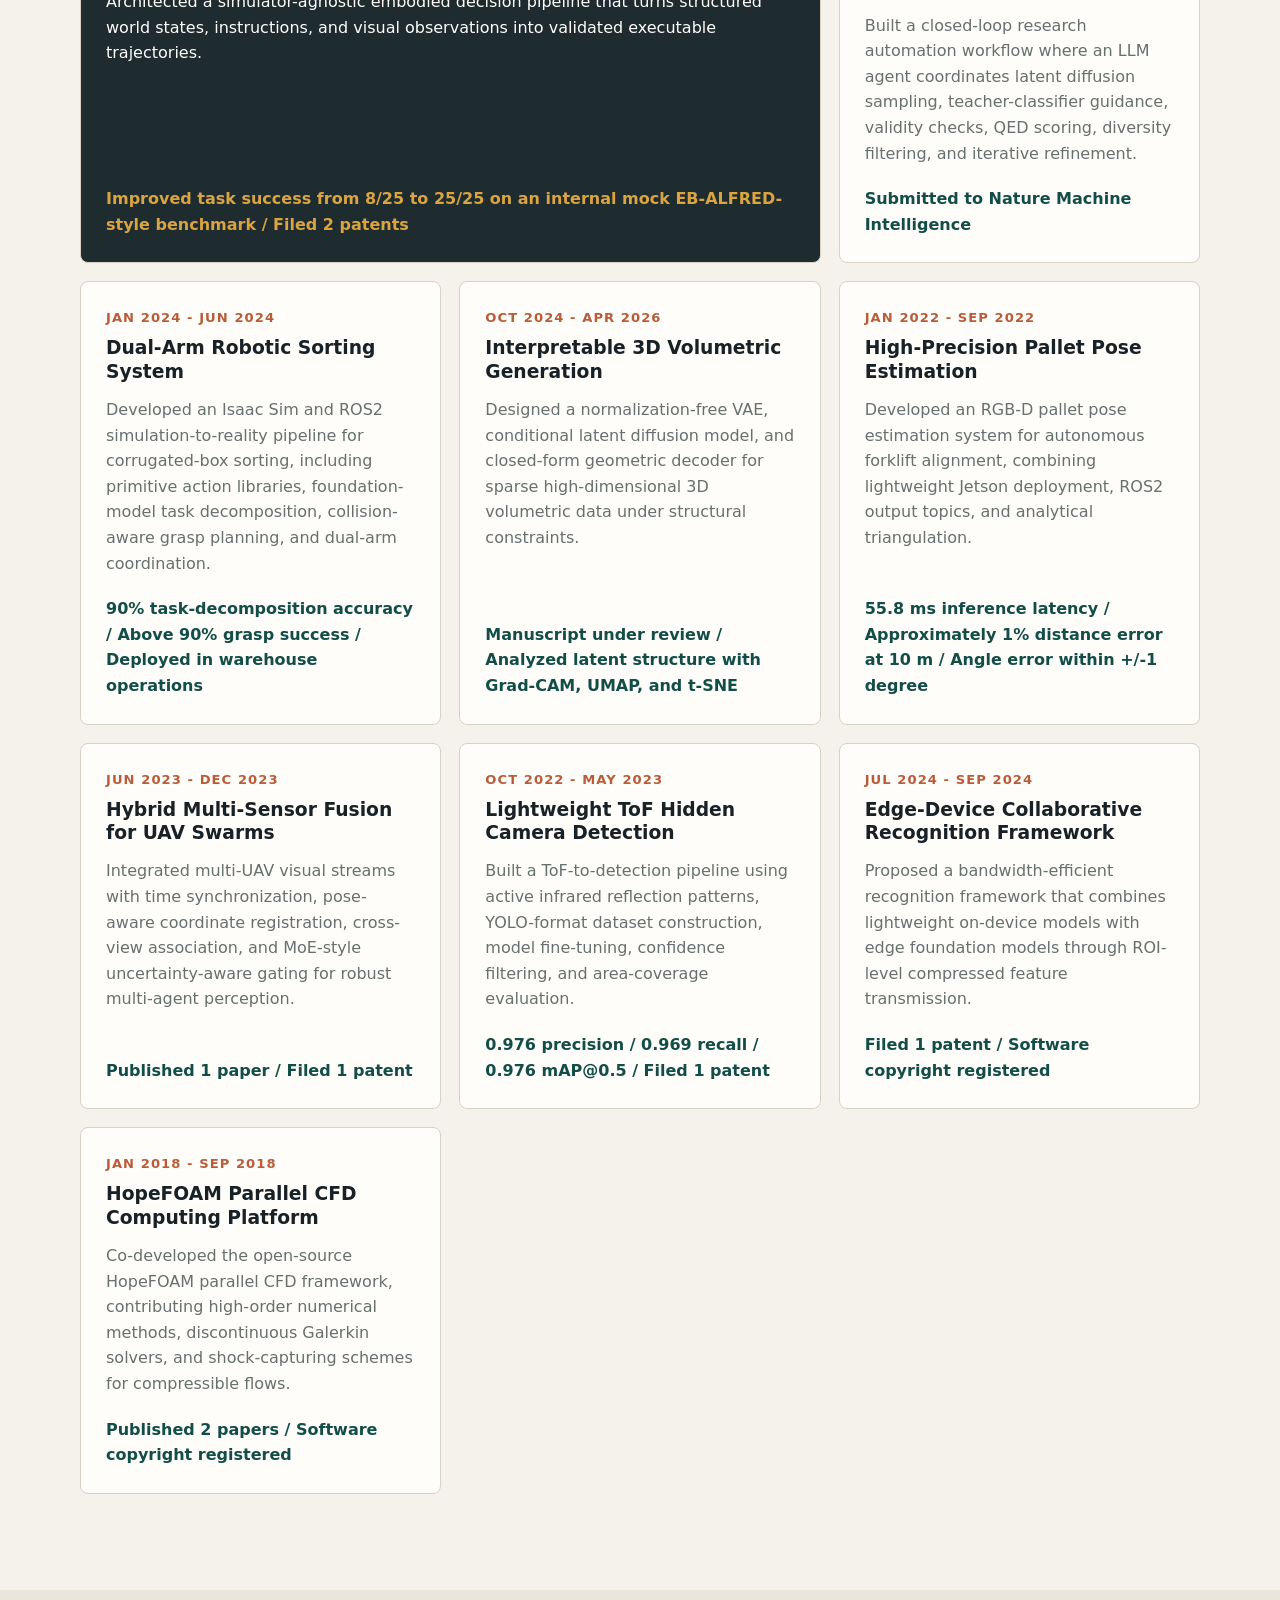
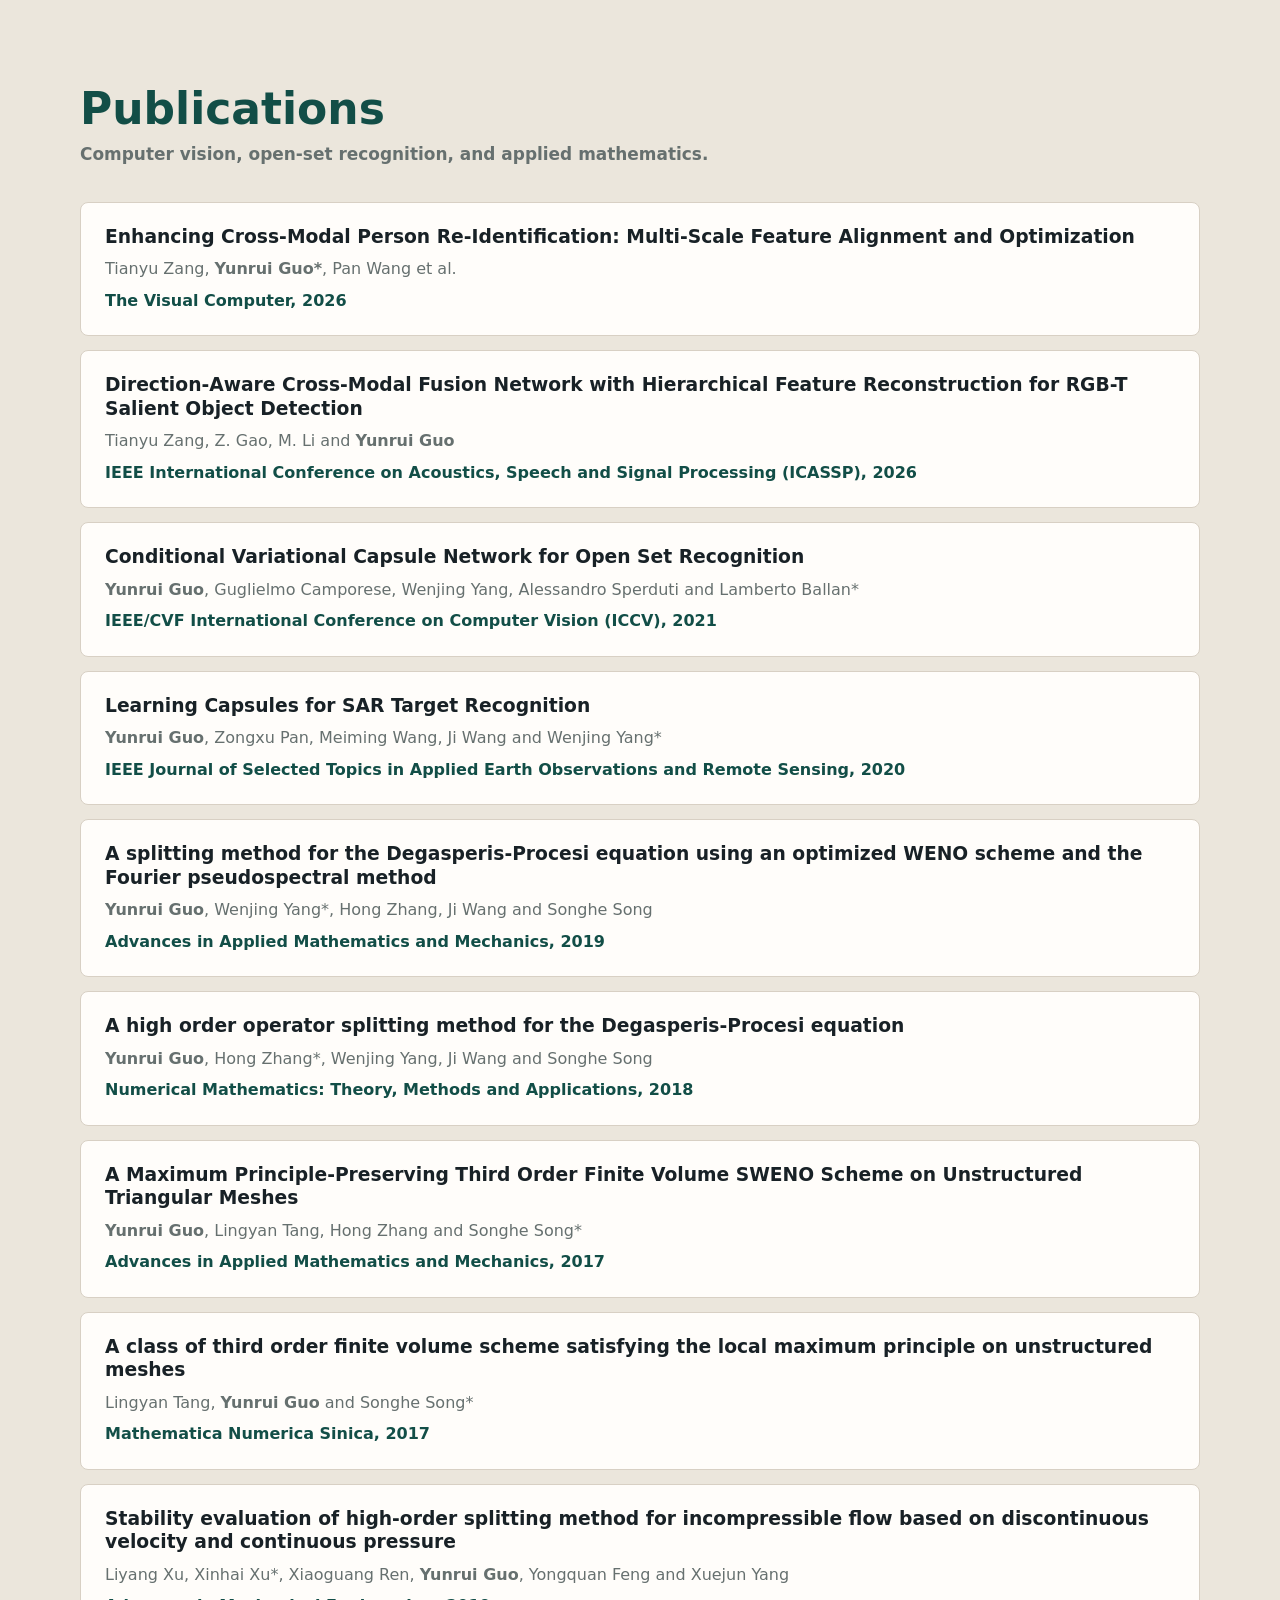
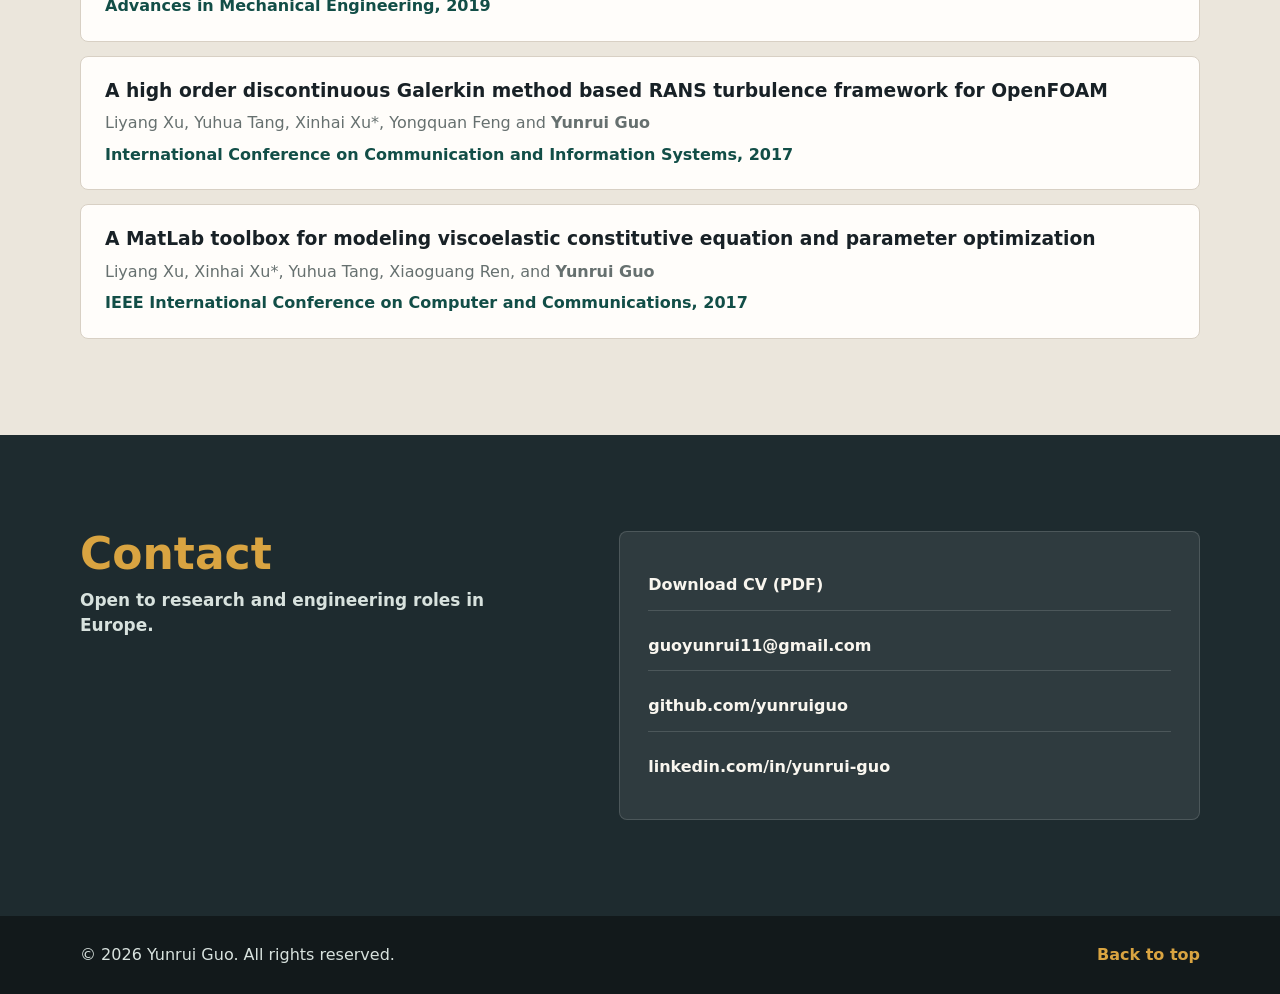
==== commit 499a083c: "Clarify European role interest and relocation flexibility" ====
--- a/index.html
+++ b/index.html
@@ -3,7 +3,7 @@
 <head>
     <meta charset="UTF-8">
     <meta name="viewport" content="width=device-width, initial-scale=1.0">
-    <meta name="description" content="Yunrui Guo - AI engineer and researcher working on computer vision, generative models, robotics, and intelligent decision systems.">
+    <meta name="description" content="Yunrui Guo - AI engineer and researcher in agentic AI, computer vision, and robotics. Based in Beijing, China; open to research and engineering roles in Europe.">
     <meta name="robots" content="index, follow">
     <meta name="googlebot" content="index, follow, max-snippet:-1, max-image-preview:large">
     <meta name="author" content="Yunrui Guo">
@@ -13,14 +13,14 @@
     <meta property="og:site_name" content="Yunrui Guo">
     <meta property="og:locale" content="en_US">
     <meta property="og:title" content="Yunrui Guo | AI Engineer & Researcher">
-    <meta property="og:description" content="Personal homepage of Yunrui Guo, an AI engineer and researcher focused on computer vision, generative models, robotics, and intelligent decision systems.">
+    <meta property="og:description" content="AI engineer and researcher in agentic AI, computer vision, and robotics. Based in Beijing, China; open to research and engineering roles in Europe.">
     <meta property="og:url" content="https://yunruiguo.github.io/">
     <meta property="og:image" content="https://yunruiguo.github.io/assets/profile-portrait.webp">
     <meta property="profile:first_name" content="Yunrui">
     <meta property="profile:last_name" content="Guo">
     <meta name="twitter:card" content="summary">
     <meta name="twitter:title" content="Yunrui Guo | AI Engineer & Researcher">
-    <meta name="twitter:description" content="AI engineer and researcher focused on computer vision, generative models, robotics, and intelligent decision systems.">
+    <meta name="twitter:description" content="AI engineer and researcher in agentic AI, computer vision, and robotics. Based in Beijing, China; open to research and engineering roles in Europe.">
     <meta name="twitter:image" content="https://yunruiguo.github.io/assets/profile-portrait.webp">
     <title>Yunrui Guo | AI Engineer & Researcher</title>
     <link rel="icon" type="image/webp" href="assets/profile-portrait.webp">
@@ -51,6 +51,7 @@
                     "name": "National University of Defense Technology"
                 },
                 "knowsAbout": [
+                    "Agentic AI",
                     "Computer Vision",
                     "Generative AI",
                     "Robotics",
@@ -72,9 +73,9 @@
                 "@id": "https://yunruiguo.github.io/#profile-page",
                 "url": "https://yunruiguo.github.io/",
                 "name": "Yunrui Guo | AI Engineer & Researcher",
-                "description": "Personal homepage of Yunrui Guo, an AI engineer and researcher focused on computer vision, generative models, robotics, and intelligent decision systems.",
+                "description": "AI engineer and researcher in agentic AI, computer vision, and robotics. Based in Beijing, China; open to research and engineering roles in Europe.",
                 "datePublished": "2026-07-01",
-                "dateModified": "2026-07-27",
+                "dateModified": "2026-10-29",
                 "about": {
                     "@id": "https://yunruiguo.github.io/#yunrui-guo"
                 },
@@ -89,7 +90,7 @@
                 "url": "https://yunruiguo.github.io/",
                 "name": "Yunrui Guo",
                 "description": "Personal website and CV of Yunrui Guo.",
-                "dateModified": "2026-07-27",
+                "dateModified": "2026-10-29",
                 "publisher": {
                     "@id": "https://yunruiguo.github.io/#yunrui-guo"
                 }
@@ -116,7 +117,7 @@
                 <a href="#projects" class="nav-link">Projects</a>
                 <a href="#publications" class="nav-link">Publications</a>
                 <a href="#contact" class="nav-link">Contact</a>
-                <a href="assets/Yunrui_Guo_CV.pdf" class="nav-link nav-link-cv" download>CV</a>
+                <a href="assets/Yunrui_Guo_CV.pdf" class="nav-link nav-link-cv" download>CV (PDF)</a>
             </div>
         </nav>
     </header>
@@ -125,11 +126,12 @@
         <section id="home" class="hero">
             <div class="hero-layout">
                 <div class="hero-copy">
-                    <p class="eyebrow">AI Engineering / Computer Vision / Intelligent Systems</p>
+                    <p class="eyebrow">Agentic AI / Computer Vision / Robotics</p>
                     <h1>Yunrui Guo</h1>
-                    <p class="hero-lede">Senior AI engineer and researcher building multimodal perception, generative modeling, robotics, and foundation-model-assisted decision systems.</p>
+                    <p class="hero-lede">Senior AI engineer and researcher building AI agents that connect multimodal perception, structured planning, and reliable execution.</p>
+                    <p class="hero-lede">Open to research and engineering roles in Europe, with relocation arrangements to be discussed based on role requirements.</p>
                     <div class="hero-actions">
-                        <a href="assets/Yunrui_Guo_CV.pdf" class="button button-primary" download>Download CV</a>
+                        <a href="assets/Yunrui_Guo_CV.pdf" class="button button-primary" download>Download CV (PDF)</a>
                         <a href="#projects" class="button button-secondary">View work</a>
                         <a href="https://github.com/yunruiguo" target="_blank" rel="noopener" class="button button-secondary">GitHub profile</a>
                     </div>
@@ -138,7 +140,7 @@
                     <img class="profile-photo" src="https://github.com/yunruiguo.png" alt="Yunrui Guo GitHub avatar" width="168" height="168">
                     <div>
                         <p class="profile-name">Yunrui Guo</p>
-                        <p class="profile-role">Senior AI Engineer</p>
+                        <p class="profile-role">Senior AI Engineer &amp; Researcher</p>
                     </div>
                     <dl class="profile-facts">
                         <div>
@@ -146,8 +148,12 @@
                             <dd>Embodied AI · Multimodal Reasoning · Generative Modeling</dd>
                         </div>
                         <div>
-                            <dt>Location</dt>
+                            <dt>Current location</dt>
                             <dd>Beijing, China</dd>
+                        </div>
+                        <div>
+                            <dt>Mobility</dt>
+                            <dd>Open to relocation to Europe</dd>
                         </div>
                     </dl>
                 </aside>
@@ -267,10 +273,26 @@
             <div class="container">
                 <div class="section-heading">
                     <p class="section-kicker">Selected Projects</p>
-                    <h2>From multimodal perception to constraint-aware generation, reliable action, and scientific discovery</h2>
+                    <h2>AI agents and generative models, from research workflows to robotic systems.</h2>
                 </div>
                 <div class="projects-grid">
-                    <a href="https://github.com/yunruiguo/Dual-Arm-Robotic-Sorting-System" target="_blank" rel="noopener noreferrer" class="project-card featured">
+                    <a href="https://github.com/yunruiguo/EB-ALFRED-Decision-Pipeline" target="_blank" rel="noopener noreferrer" class="project-card featured">
+                        <div class="project-topline">
+                            <span>Jan 2022 - Oct 2025</span>
+                        </div>
+                        <h3>Multimodal Intelligent Decision Platform</h3>
+                        <p>Architected a simulator-agnostic embodied decision pipeline that turns structured world states, instructions, and visual observations into validated executable trajectories.</p>
+                        <p class="project-result">Improved task success from 8/25 to 25/25 on an internal mock EB-ALFRED-style benchmark / Filed 2 patents</p>
+                    </a>
+                    <a href="https://github.com/yunruiguo/llm-agent-orchestrated-molecular-discovery-workflow" target="_blank" rel="noopener noreferrer" class="project-card">
+                        <div class="project-topline">
+                            <span>May 2025 - Jun 2026</span>
+                        </div>
+                        <h3>LLM-Agent Molecular Discovery Workflow</h3>
+                        <p>Built a closed-loop research automation workflow where an LLM agent coordinates latent diffusion sampling, teacher-classifier guidance, validity checks, QED scoring, diversity filtering, and iterative refinement.</p>
+                        <p class="project-result">Submitted to Nature Machine Intelligence</p>
+                    </a>
+                    <a href="https://github.com/yunruiguo/Dual-Arm-Robotic-Sorting-System" target="_blank" rel="noopener noreferrer" class="project-card">
                         <div class="project-topline">
                             <span>Jan 2024 - Jun 2024</span>
                         </div>
@@ -278,14 +300,6 @@
                         <p>Developed an Isaac Sim and ROS2 simulation-to-reality pipeline for corrugated-box sorting, including primitive action libraries, foundation-model task decomposition, collision-aware grasp planning, and dual-arm coordination.</p>
                         <p class="project-result">90% task-decomposition accuracy / Above 90% grasp success / Deployed in warehouse operations</p>
                     </a>
-                    <a href="https://github.com/yunruiguo/llm-agent-orchestrated-molecular-discovery-workflow" target="_blank" rel="noopener noreferrer" class="project-card">
-                        <div class="project-topline">
-                            <span>May 2025 - Jun 2026</span>
-                        </div>
-                        <h3>LLM-Agent Molecular Discovery Workflow</h3>
-                        <p>Built a closed-loop research automation workflow where an LLM agent coordinates latent diffusion sampling, teacher-classifier guidance, validity checks, QED scoring, diversity filtering, and iterative refinement.</p>
-                        <p class="project-result">Submitted to Nature Machine Intelligence</p>
-                    </a>
                     <a href="https://github.com/yunruiguo/Implant-location-and-generation-based-on-diffusion-models" target="_blank" rel="noopener noreferrer" class="project-card">
                         <div class="project-topline">
                             <span>Oct 2024 - Apr 2026</span>
@@ -301,14 +315,6 @@
                         <h3>High-Precision Pallet Pose Estimation</h3>
                         <p>Developed an RGB-D pallet pose estimation system for autonomous forklift alignment, combining lightweight Jetson deployment, ROS2 output topics, and analytical triangulation.</p>
                         <p class="project-result">55.8 ms inference latency / Approximately 1% distance error at 10 m / Angle error within +/-1 degree</p>
-                    </a>
-                    <a href="https://github.com/yunruiguo/EB-ALFRED-Decision-Pipeline" target="_blank" rel="noopener noreferrer" class="project-card">
-                        <div class="project-topline">
-                            <span>Jan 2022 - Oct 2025</span>
-                        </div>
-                        <h3>Multimodal Intelligent Decision Platform</h3>
-                        <p>Architected a simulator-agnostic embodied decision pipeline that turns structured world states, instructions, and visual observations into validated executable trajectories.</p>
-                        <p class="project-result">Improved internal EB-ALFRED-style task success from 8/25 to 25/25 / Filed 2 patents</p>
                     </a>
                     <article class="project-card">
                         <div class="project-topline">
@@ -416,10 +422,10 @@
             <div class="container contact-layout">
                 <div>
                     <p class="section-kicker">Contact</p>
-                    <h2>Open to research and engineering conversations.</h2>
+                    <h2>Open to research and engineering roles in Europe.</h2>
                 </div>
                 <div class="contact-card">
-                    <a href="assets/Yunrui_Guo_CV.pdf" download>Download CV for recruiters</a>
+                    <a href="assets/Yunrui_Guo_CV.pdf" download>Download CV (PDF)</a>
                     <a href="mailto:guoyunrui11@gmail.com">guoyunrui11@gmail.com</a>
                     <a href="https://github.com/yunruiguo" target="_blank" rel="noopener">github.com/yunruiguo</a>
                     <a href="https://linkedin.com/in/yunrui-guo" target="_blank" rel="noopener">linkedin.com/in/yunrui-guo</a>
